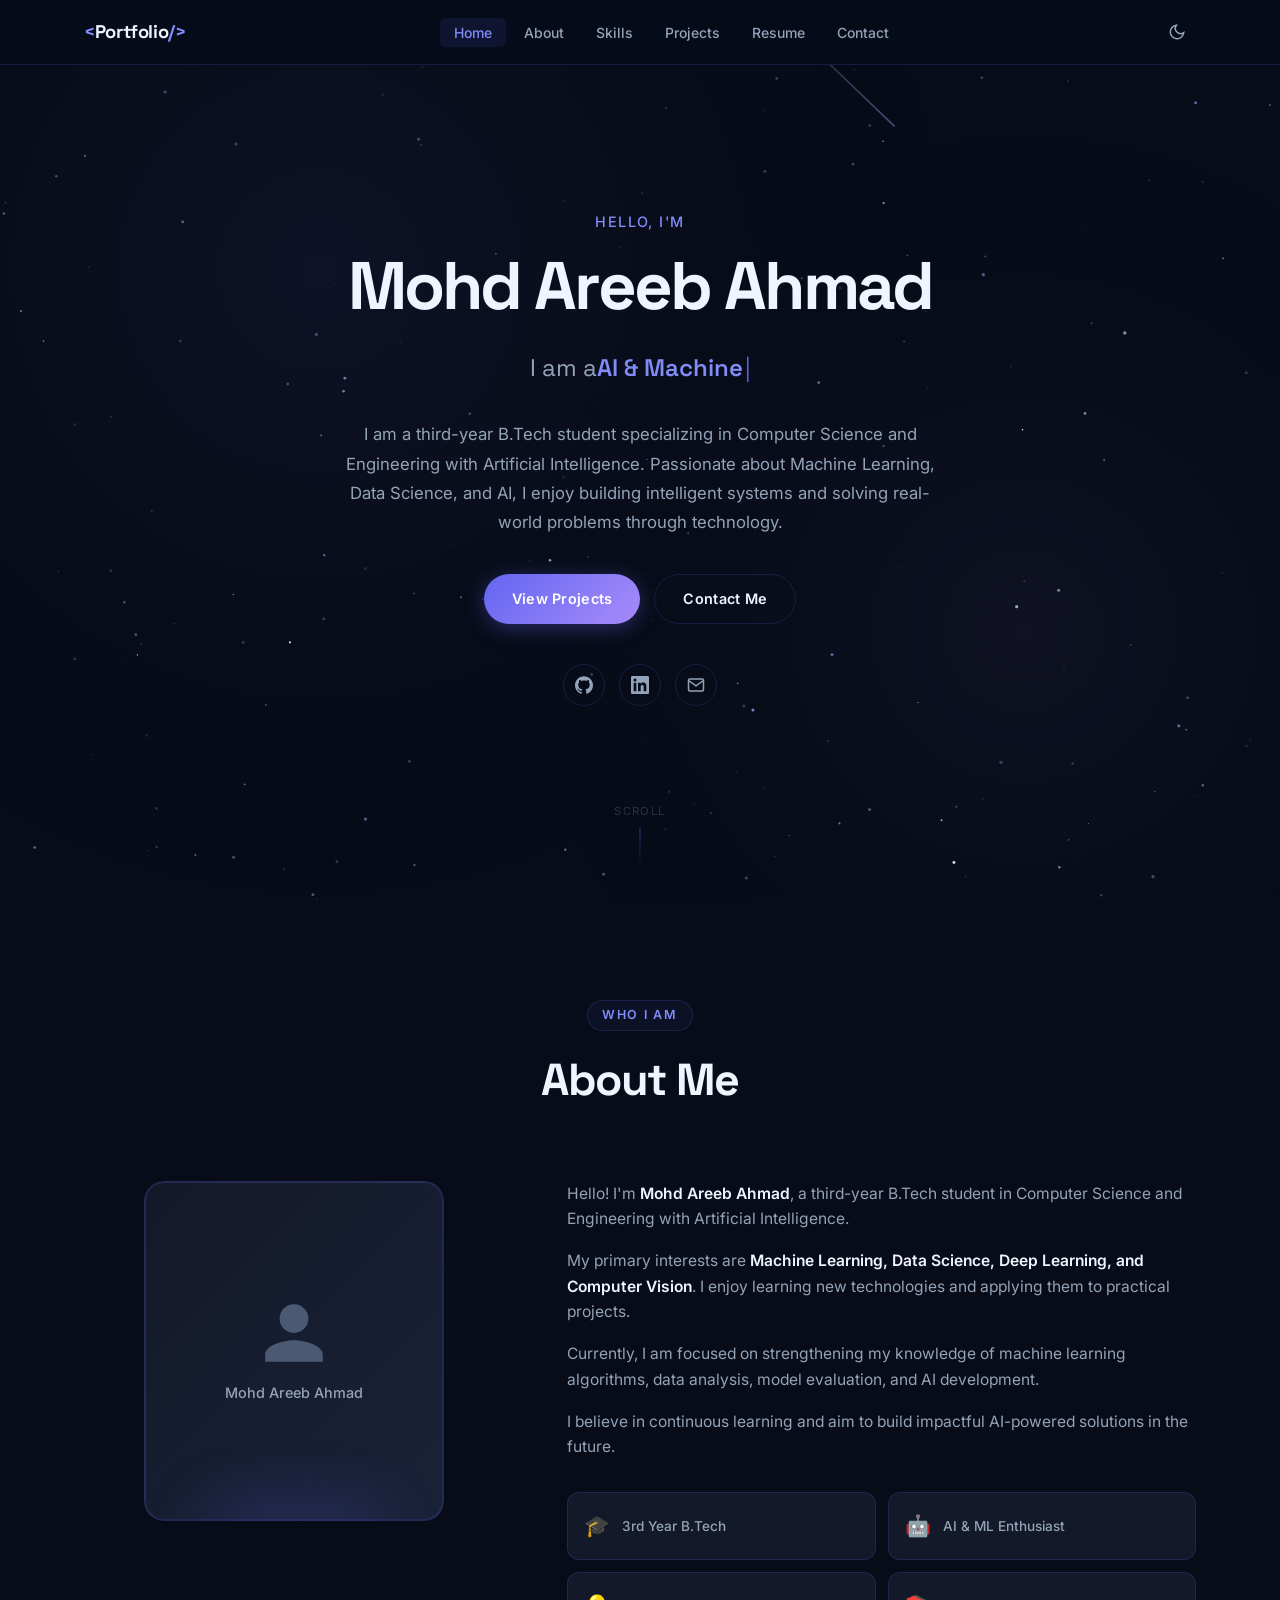
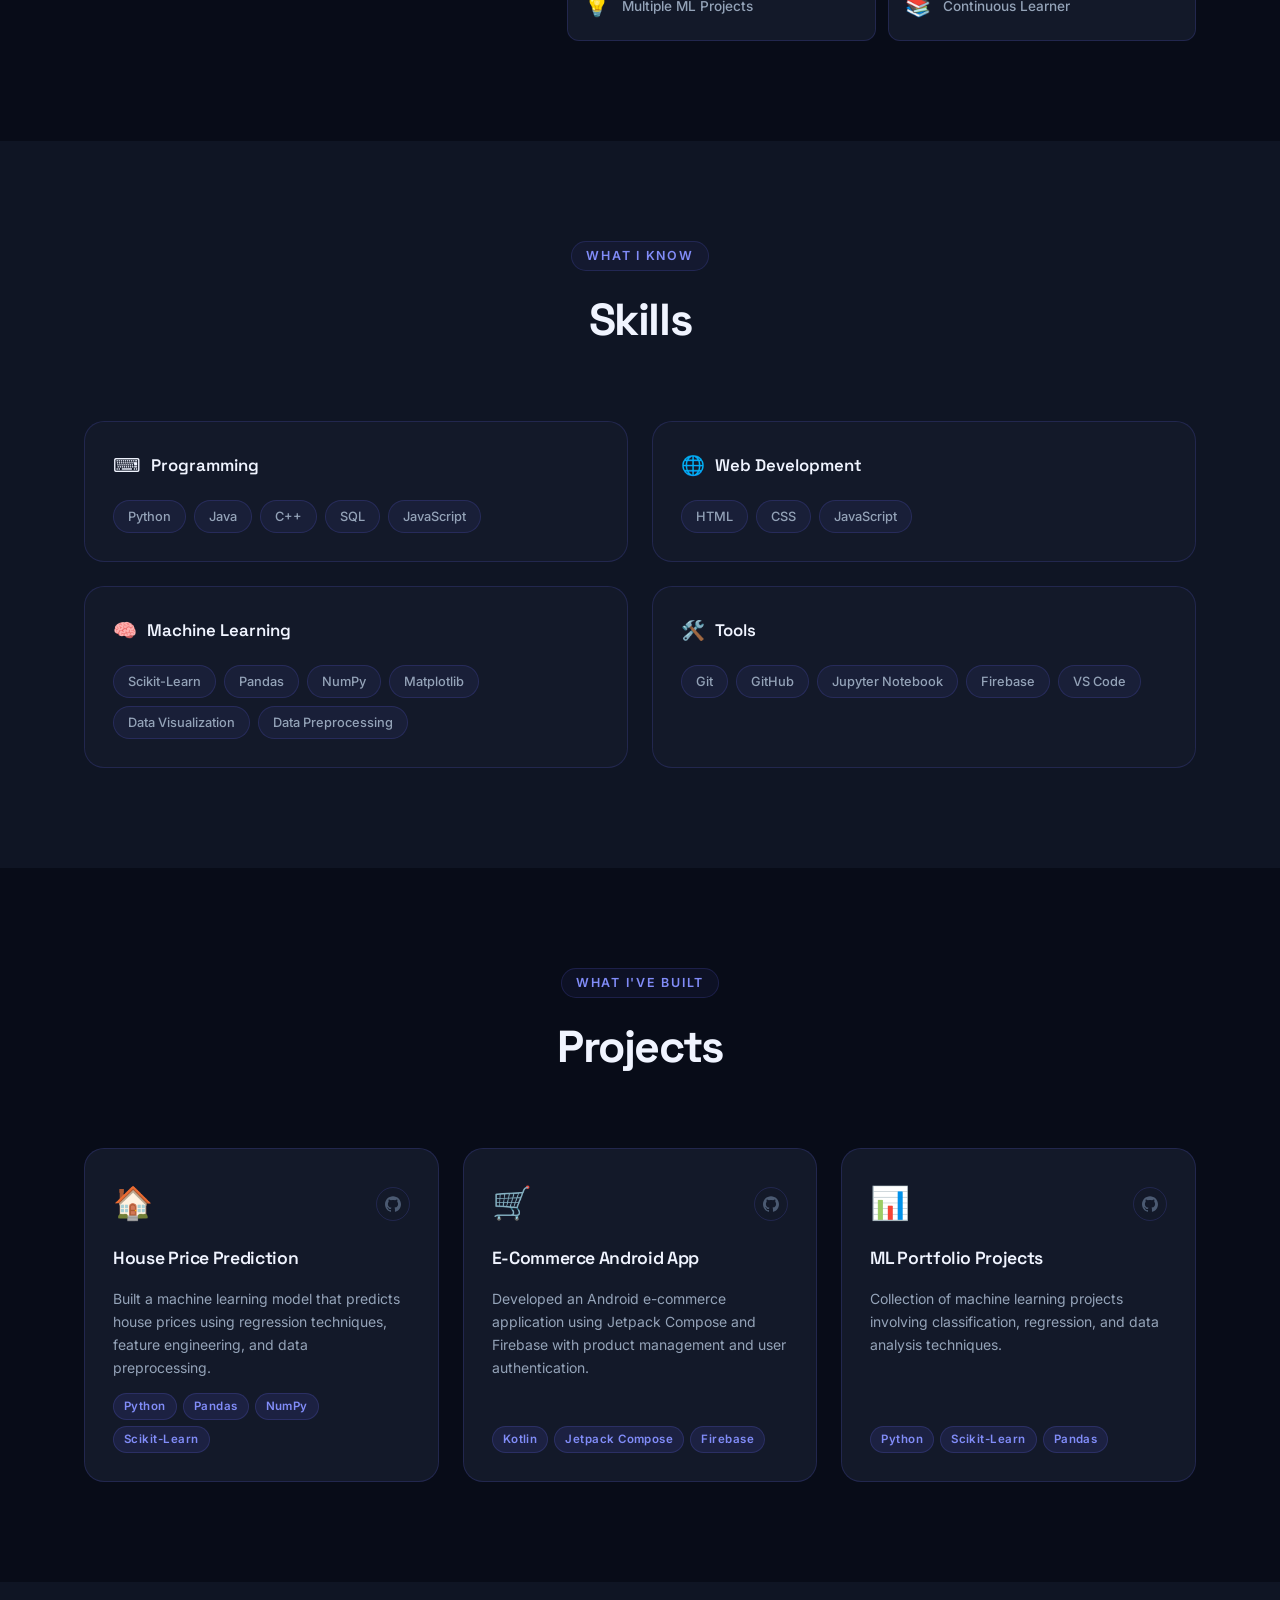
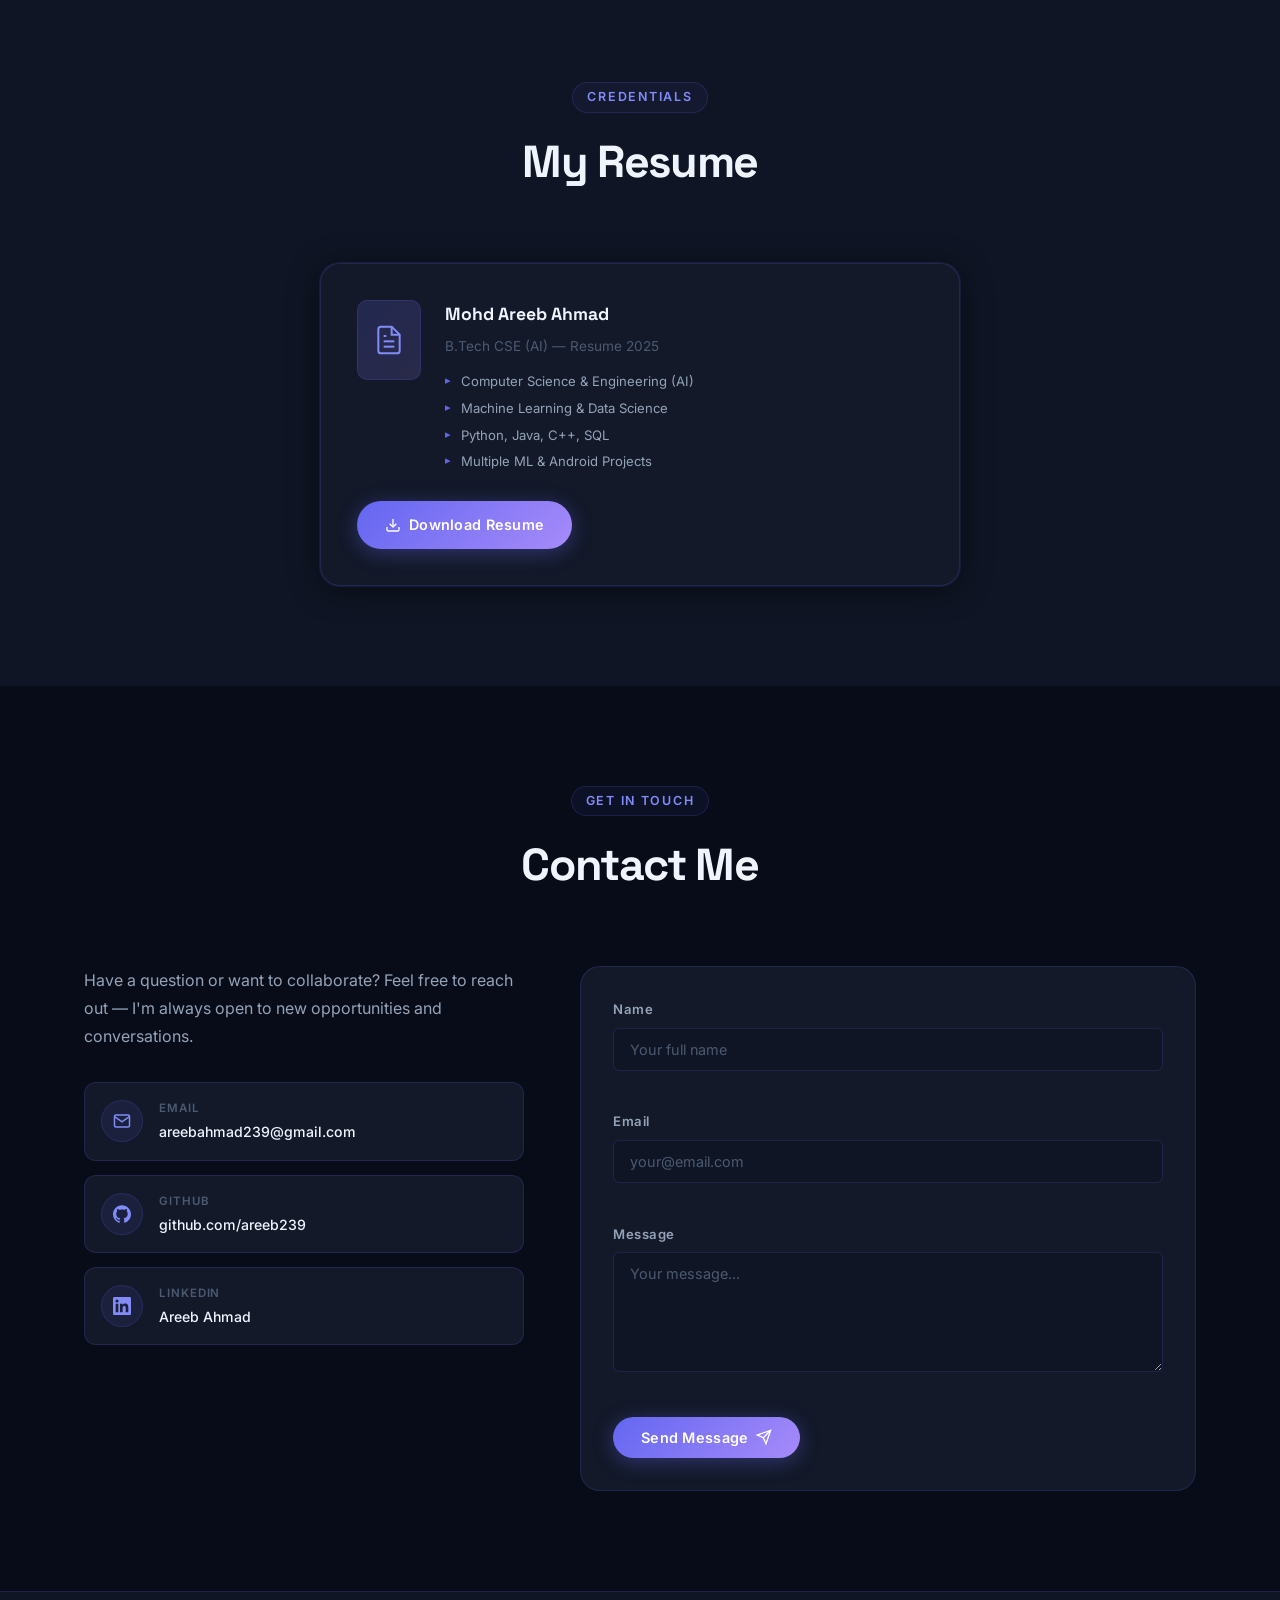
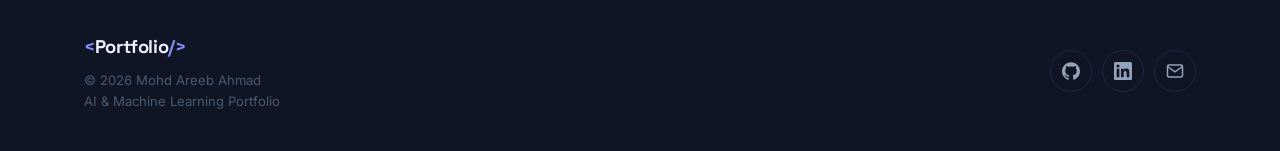
==== index.html @ 812d5621 "Portfolio Website" ====
<!DOCTYPE html>
<html lang="en" data-theme="dark">
<head>
  <meta charset="UTF-8" />
  <meta name="viewport" content="width=device-width, initial-scale=1.0" />
  <title>Mohd Areeb Ahmad — AI & ML Portfolio</title>
  <meta name="description" content="Portfolio of Mohd Areeb Ahmad, B.Tech CSE (AI) student passionate about Machine Learning, Data Science, and AI.">
  <link rel="preconnect" href="https://fonts.googleapis.com">
  <link rel="preconnect" href="https://fonts.gstatic.com" crossorigin>
  <link href="https://fonts.googleapis.com/css2?family=Space+Grotesk:wght@300;400;500;600;700&family=Inter:wght@300;400;500;600&display=swap" rel="stylesheet">
  <link rel="stylesheet" href="style.css" />
</head>
<body>

  <!-- ═══════════ NAVBAR ═══════════ -->
  <nav class="navbar" id="navbar">
    <div class="nav-container">
      <a href="#home" class="nav-logo">
        <span class="logo-bracket">&lt;</span>Portfolio<span class="logo-bracket">/&gt;</span>
      </a>

      <ul class="nav-links" id="navLinks">
        <li><a href="#home" class="nav-link active">Home</a></li>
        <li><a href="#about" class="nav-link">About</a></li>
        <li><a href="#skills" class="nav-link">Skills</a></li>
        <li><a href="#projects" class="nav-link">Projects</a></li>
        <li><a href="#resume" class="nav-link">Resume</a></li>
        <li><a href="#contact" class="nav-link">Contact</a></li>
      </ul>

      <div class="nav-actions">
        <button class="theme-toggle" id="themeToggle" aria-label="Toggle theme">
          <svg class="icon-sun" xmlns="http://www.w3.org/2000/svg" viewBox="0 0 24 24" fill="none" stroke="currentColor" stroke-width="2"><circle cx="12" cy="12" r="5"/><line x1="12" y1="1" x2="12" y2="3"/><line x1="12" y1="21" x2="12" y2="23"/><line x1="4.22" y1="4.22" x2="5.64" y2="5.64"/><line x1="18.36" y1="18.36" x2="19.78" y2="19.78"/><line x1="1" y1="12" x2="3" y2="12"/><line x1="21" y1="12" x2="23" y2="12"/><line x1="4.22" y1="19.78" x2="5.64" y2="18.36"/><line x1="18.36" y1="5.64" x2="19.78" y2="4.22"/></svg>
          <svg class="icon-moon" xmlns="http://www.w3.org/2000/svg" viewBox="0 0 24 24" fill="none" stroke="currentColor" stroke-width="2"><path d="M21 12.79A9 9 0 1 1 11.21 3 7 7 0 0 0 21 12.79z"/></svg>
        </button>
        <button class="hamburger" id="hamburger" aria-label="Open menu">
          <span></span><span></span><span></span>
        </button>
      </div>
    </div>
  </nav>

  <!-- ═══════════ HERO ═══════════ -->
  <section class="hero" id="home">
    <canvas id="galaxyCanvas"></canvas>
    <div class="hero-content">
      <p class="hero-eyebrow reveal">Hello, I'm</p>
      <h1 class="hero-name reveal">Mohd Areeb Ahmad</h1>
      <div class="hero-typing reveal">
        <span class="typing-prefix">I am a </span>
        <span class="typing-text" id="typingText"></span>
        <span class="typing-cursor">|</span>
      </div>
      <p class="hero-desc reveal">
        I am a third-year B.Tech student specializing in Computer Science and Engineering with Artificial Intelligence. Passionate about Machine Learning, Data Science, and AI, I enjoy building intelligent systems and solving real-world problems through technology.
      </p>
      <div class="hero-btns reveal">
        <a href="#projects" class="btn btn-primary">View Projects</a>
        <a href="#contact" class="btn btn-outline">Contact Me</a>
      </div>
      <div class="hero-socials reveal">
        <a href="https://github.com/areeb239" target="_blank" rel="noopener" aria-label="GitHub" class="social-icon">
          <svg xmlns="http://www.w3.org/2000/svg" viewBox="0 0 24 24" fill="currentColor"><path d="M12 .297c-6.63 0-12 5.373-12 12 0 5.303 3.438 9.8 8.205 11.385.6.113.82-.258.82-.577 0-.285-.01-1.04-.015-2.04-3.338.724-4.042-1.61-4.042-1.61C4.422 18.07 3.633 17.7 3.633 17.7c-1.087-.744.084-.729.084-.729 1.205.084 1.838 1.236 1.838 1.236 1.07 1.835 2.809 1.305 3.495.998.108-.776.417-1.305.76-1.605-2.665-.3-5.466-1.332-5.466-5.93 0-1.31.465-2.38 1.235-3.22-.135-.303-.54-1.523.105-3.176 0 0 1.005-.322 3.3 1.23.96-.267 1.98-.399 3-.405 1.02.006 2.04.138 3 .405 2.28-1.552 3.285-1.23 3.285-1.23.645 1.653.24 2.873.12 3.176.765.84 1.23 1.91 1.23 3.22 0 4.61-2.805 5.625-5.475 5.92.42.36.81 1.096.81 2.22 0 1.606-.015 2.896-.015 3.286 0 .315.21.69.825.57C20.565 22.092 24 17.592 24 12.297c0-6.627-5.373-12-12-12"/></svg>
        </a>
        <a href="https://www.linkedin.com/in/areeb-ahmad-15078835b/" target="_blank" rel="noopener" aria-label="LinkedIn" class="social-icon">
          <svg xmlns="http://www.w3.org/2000/svg" viewBox="0 0 24 24" fill="currentColor"><path d="M20.447 20.452h-3.554v-5.569c0-1.328-.027-3.037-1.852-3.037-1.853 0-2.136 1.445-2.136 2.939v5.667H9.351V9h3.414v1.561h.046c.477-.9 1.637-1.85 3.37-1.85 3.601 0 4.267 2.37 4.267 5.455v6.286zM5.337 7.433a2.062 2.062 0 0 1-2.063-2.065 2.064 2.064 0 1 1 2.063 2.065zm1.782 13.019H3.555V9h3.564v11.452zM22.225 0H1.771C.792 0 0 .774 0 1.729v20.542C0 23.227.792 24 1.771 24h20.451C23.2 24 24 23.227 24 22.271V1.729C24 .774 23.2 0 22.222 0h.003z"/></svg>
        </a>
        <a href="mailto:areebahmad239@gmail.com" aria-label="Email" class="social-icon">
          <svg xmlns="http://www.w3.org/2000/svg" viewBox="0 0 24 24" fill="none" stroke="currentColor" stroke-width="2"><path d="M4 4h16c1.1 0 2 .9 2 2v12c0 1.1-.9 2-2 2H4c-1.1 0-2-.9-2-2V6c0-1.1.9-2 2-2z"/><polyline points="22,6 12,13 2,6"/></svg>
        </a>
      </div>
    </div>
    <div class="hero-scroll-hint">
      <span>Scroll</span>
      <div class="scroll-line"></div>
    </div>
  </section>

  <!-- ═══════════ ABOUT ═══════════ -->
  <section class="section" id="about">
    <div class="container">
      <div class="section-header reveal">
        <span class="section-eyebrow">Who I Am</span>
        <h2 class="section-title">About Me</h2>
      </div>
      <div class="about-grid">
        <div class="about-image-wrap reveal">
          <div class="about-img-frame">
            <img src="images/profile.jpg" alt="Mohd Areeb Ahmad" class="about-img" onerror="this.style.display='none'; this.nextElementSibling.style.display='flex';">
            <div class="about-img-placeholder">
              <svg xmlns="http://www.w3.org/2000/svg" viewBox="0 0 24 24" fill="currentColor"><path d="M12 12c2.7 0 4.8-2.1 4.8-4.8S14.7 2.4 12 2.4 7.2 4.5 7.2 7.2 9.3 12 12 12zm0 2.4c-3.2 0-9.6 1.6-9.6 4.8v2.4h19.2v-2.4c0-3.2-6.4-4.8-9.6-4.8z"/></svg>
              <span>Mohd Areeb Ahmad</span>
            </div>
            <div class="img-glow"></div>
          </div>
        </div>
        <div class="about-content reveal">
          <p>Hello! I'm <strong>Mohd Areeb Ahmad</strong>, a third-year B.Tech student in Computer Science and Engineering with Artificial Intelligence.</p>
          <p>My primary interests are <strong>Machine Learning, Data Science, Deep Learning, and Computer Vision</strong>. I enjoy learning new technologies and applying them to practical projects.</p>
          <p>Currently, I am focused on strengthening my knowledge of machine learning algorithms, data analysis, model evaluation, and AI development.</p>
          <p>I believe in continuous learning and aim to build impactful AI-powered solutions in the future.</p>
          <div class="about-stats">
            <div class="stat-card reveal">
              <span class="stat-icon">🎓</span>
              <span class="stat-label">3rd Year B.Tech</span>
            </div>
            <div class="stat-card reveal">
              <span class="stat-icon">🤖</span>
              <span class="stat-label">AI & ML Enthusiast</span>
            </div>
            <div class="stat-card reveal">
              <span class="stat-icon">💡</span>
              <span class="stat-label">Multiple ML Projects</span>
            </div>
            <div class="stat-card reveal">
              <span class="stat-icon">📚</span>
              <span class="stat-label">Continuous Learner</span>
            </div>
          </div>
        </div>
      </div>
    </div>
  </section>

  <!-- ═══════════ SKILLS ═══════════ -->
  <section class="section section-alt" id="skills">
    <div class="container">
      <div class="section-header reveal">
        <span class="section-eyebrow">What I Know</span>
        <h2 class="section-title">Skills</h2>
      </div>
      <div class="skills-grid">

        <div class="skill-category reveal">
          <h3 class="skill-cat-title">
            <span class="skill-cat-icon">⌨️</span> Programming
          </h3>
          <div class="skill-tags">
            <span class="skill-tag">Python</span>
            <span class="skill-tag">Java</span>
            <span class="skill-tag">C++</span>
            <span class="skill-tag">SQL</span>
            <span class="skill-tag">JavaScript</span>
          </div>
        </div>

        <div class="skill-category reveal">
          <h3 class="skill-cat-title">
            <span class="skill-cat-icon">🌐</span> Web Development
          </h3>
          <div class="skill-tags">
            <span class="skill-tag">HTML</span>
            <span class="skill-tag">CSS</span>
            <span class="skill-tag">JavaScript</span>
          </div>
        </div>

        <div class="skill-category reveal">
          <h3 class="skill-cat-title">
            <span class="skill-cat-icon">🧠</span> Machine Learning
          </h3>
          <div class="skill-tags">
            <span class="skill-tag">Scikit-Learn</span>
            <span class="skill-tag">Pandas</span>
            <span class="skill-tag">NumPy</span>
            <span class="skill-tag">Matplotlib</span>
            <span class="skill-tag">Data Visualization</span>
            <span class="skill-tag">Data Preprocessing</span>
          </div>
        </div>

        <div class="skill-category reveal">
          <h3 class="skill-cat-title">
            <span class="skill-cat-icon">🛠️</span> Tools
          </h3>
          <div class="skill-tags">
            <span class="skill-tag">Git</span>
            <span class="skill-tag">GitHub</span>
            <span class="skill-tag">Jupyter Notebook</span>
            <span class="skill-tag">Firebase</span>
            <span class="skill-tag">VS Code</span>
          </div>
        </div>

      </div>
    </div>
  </section>

  <!-- ═══════════ PROJECTS ═══════════ -->
  <section class="section" id="projects">
    <div class="container">
      <div class="section-header reveal">
        <span class="section-eyebrow">What I've Built</span>
        <h2 class="section-title">Projects</h2>
      </div>
      <div class="projects-grid">

        <article class="project-card reveal">
          <div class="project-card-header">
            <div class="project-icon">🏠</div>
            <div class="project-links">
              <a href="https://github.com/areeb239" target="_blank" rel="noopener" class="project-link" aria-label="GitHub">
                <svg xmlns="http://www.w3.org/2000/svg" viewBox="0 0 24 24" fill="currentColor"><path d="M12 .297c-6.63 0-12 5.373-12 12 0 5.303 3.438 9.8 8.205 11.385.6.113.82-.258.82-.577 0-.285-.01-1.04-.015-2.04-3.338.724-4.042-1.61-4.042-1.61C4.422 18.07 3.633 17.7 3.633 17.7c-1.087-.744.084-.729.084-.729 1.205.084 1.838 1.236 1.838 1.236 1.07 1.835 2.809 1.305 3.495.998.108-.776.417-1.305.76-1.605-2.665-.3-5.466-1.332-5.466-5.93 0-1.31.465-2.38 1.235-3.22-.135-.303-.54-1.523.105-3.176 0 0 1.005-.322 3.3 1.23.96-.267 1.98-.399 3-.405 1.02.006 2.04.138 3 .405 2.28-1.552 3.285-1.23 3.285-1.23.645 1.653.24 2.873.12 3.176.765.84 1.23 1.91 1.23 3.22 0 4.61-2.805 5.625-5.475 5.92.42.36.81 1.096.81 2.22 0 1.606-.015 2.896-.015 3.286 0 .315.21.69.825.57C20.565 22.092 24 17.592 24 12.297c0-6.627-5.373-12-12-12"/></svg>
              </a>
            </div>
          </div>
          <h3 class="project-title">House Price Prediction</h3>
          <p class="project-desc">Built a machine learning model that predicts house prices using regression techniques, feature engineering, and data preprocessing.</p>
          <div class="project-tech">
            <span class="tech-tag">Python</span>
            <span class="tech-tag">Pandas</span>
            <span class="tech-tag">NumPy</span>
            <span class="tech-tag">Scikit-Learn</span>
          </div>
        </article>

        <article class="project-card reveal">
          <div class="project-card-header">
            <div class="project-icon">🛒</div>
            <div class="project-links">
              <a href="https://github.com/areeb239" target="_blank" rel="noopener" class="project-link" aria-label="GitHub">
                <svg xmlns="http://www.w3.org/2000/svg" viewBox="0 0 24 24" fill="currentColor"><path d="M12 .297c-6.63 0-12 5.373-12 12 0 5.303 3.438 9.8 8.205 11.385.6.113.82-.258.82-.577 0-.285-.01-1.04-.015-2.04-3.338.724-4.042-1.61-4.042-1.61C4.422 18.07 3.633 17.7 3.633 17.7c-1.087-.744.084-.729.084-.729 1.205.084 1.838 1.236 1.838 1.236 1.07 1.835 2.809 1.305 3.495.998.108-.776.417-1.305.76-1.605-2.665-.3-5.466-1.332-5.466-5.93 0-1.31.465-2.38 1.235-3.22-.135-.303-.54-1.523.105-3.176 0 0 1.005-.322 3.3 1.23.96-.267 1.98-.399 3-.405 1.02.006 2.04.138 3 .405 2.28-1.552 3.285-1.23 3.285-1.23.645 1.653.24 2.873.12 3.176.765.84 1.23 1.91 1.23 3.22 0 4.61-2.805 5.625-5.475 5.92.42.36.81 1.096.81 2.22 0 1.606-.015 2.896-.015 3.286 0 .315.21.69.825.57C20.565 22.092 24 17.592 24 12.297c0-6.627-5.373-12-12-12"/></svg>
              </a>
            </div>
          </div>
          <h3 class="project-title">E-Commerce Android App</h3>
          <p class="project-desc">Developed an Android e-commerce application using Jetpack Compose and Firebase with product management and user authentication.</p>
          <div class="project-tech">
            <span class="tech-tag">Kotlin</span>
            <span class="tech-tag">Jetpack Compose</span>
            <span class="tech-tag">Firebase</span>
          </div>
        </article>

        <article class="project-card reveal">
          <div class="project-card-header">
            <div class="project-icon">📊</div>
            <div class="project-links">
              <a href="https://github.com/areeb239" target="_blank" rel="noopener" class="project-link" aria-label="GitHub">
                <svg xmlns="http://www.w3.org/2000/svg" viewBox="0 0 24 24" fill="currentColor"><path d="M12 .297c-6.63 0-12 5.373-12 12 0 5.303 3.438 9.8 8.205 11.385.6.113.82-.258.82-.577 0-.285-.01-1.04-.015-2.04-3.338.724-4.042-1.61-4.042-1.61C4.422 18.07 3.633 17.7 3.633 17.7c-1.087-.744.084-.729.084-.729 1.205.084 1.838 1.236 1.838 1.236 1.07 1.835 2.809 1.305 3.495.998.108-.776.417-1.305.76-1.605-2.665-.3-5.466-1.332-5.466-5.93 0-1.31.465-2.38 1.235-3.22-.135-.303-.54-1.523.105-3.176 0 0 1.005-.322 3.3 1.23.96-.267 1.98-.399 3-.405 1.02.006 2.04.138 3 .405 2.28-1.552 3.285-1.23 3.285-1.23.645 1.653.24 2.873.12 3.176.765.84 1.23 1.91 1.23 3.22 0 4.61-2.805 5.625-5.475 5.92.42.36.81 1.096.81 2.22 0 1.606-.015 2.896-.015 3.286 0 .315.21.69.825.57C20.565 22.092 24 17.592 24 12.297c0-6.627-5.373-12-12-12"/></svg>
              </a>
            </div>
          </div>
          <h3 class="project-title">ML Portfolio Projects</h3>
          <p class="project-desc">Collection of machine learning projects involving classification, regression, and data analysis techniques.</p>
          <div class="project-tech">
            <span class="tech-tag">Python</span>
            <span class="tech-tag">Scikit-Learn</span>
            <span class="tech-tag">Pandas</span>
          </div>
        </article>

      </div>
    </div>
  </section>

  <!-- ═══════════ RESUME ═══════════ -->
  <section class="section section-alt" id="resume">
    <div class="container">
      <div class="section-header reveal">
        <span class="section-eyebrow">Credentials</span>
        <h2 class="section-title">My Resume</h2>
      </div>
      <div class="resume-wrap reveal">
        <div class="resume-card">
          <div class="resume-preview">
            <div class="resume-doc-icon">
              <svg xmlns="http://www.w3.org/2000/svg" viewBox="0 0 24 24" fill="none" stroke="currentColor" stroke-width="1.5"><path d="M14 2H6a2 2 0 0 0-2 2v16a2 2 0 0 0 2 2h12a2 2 0 0 0 2-2V8z"/><polyline points="14 2 14 8 20 8"/><line x1="16" y1="13" x2="8" y2="13"/><line x1="16" y1="17" x2="8" y2="17"/><polyline points="10 9 9 9 8 9"/></svg>
            </div>
            <div class="resume-info">
              <h3>Mohd Areeb Ahmad</h3>
              <p>B.Tech CSE (AI) — Resume 2025</p>
              <ul class="resume-highlights">
                <li>Computer Science & Engineering (AI)</li>
                <li>Machine Learning & Data Science</li>
                <li>Python, Java, C++, SQL</li>
                <li>Multiple ML & Android Projects</li>
              </ul>
            </div>
          </div>
          <a href="assets/resume.pdf" download class="btn btn-primary resume-download-btn">
            <svg xmlns="http://www.w3.org/2000/svg" viewBox="0 0 24 24" fill="none" stroke="currentColor" stroke-width="2"><path d="M21 15v4a2 2 0 0 1-2 2H5a2 2 0 0 1-2-2v-4"/><polyline points="7 10 12 15 17 10"/><line x1="12" y1="15" x2="12" y2="3"/></svg>
            Download Resume
          </a>
        </div>
      </div>
    </div>
  </section>

  <!-- ═══════════ CONTACT ═══════════ -->
  <section class="section" id="contact">
    <div class="container">
      <div class="section-header reveal">
        <span class="section-eyebrow">Get In Touch</span>
        <h2 class="section-title">Contact Me</h2>
      </div>
      <div class="contact-grid">
        <div class="contact-info reveal">
          <p class="contact-intro">Have a question or want to collaborate? Feel free to reach out — I'm always open to new opportunities and conversations.</p>
          <div class="contact-items">
            <a href="mailto:areebahmad239@gmail.com" class="contact-item">
              <div class="contact-item-icon">
                <svg xmlns="http://www.w3.org/2000/svg" viewBox="0 0 24 24" fill="none" stroke="currentColor" stroke-width="2"><path d="M4 4h16c1.1 0 2 .9 2 2v12c0 1.1-.9 2-2 2H4c-1.1 0-2-.9-2-2V6c0-1.1.9-2 2-2z"/><polyline points="22,6 12,13 2,6"/></svg>
              </div>
              <div>
                <span class="contact-item-label">Email</span>
                <span class="contact-item-value">areebahmad239@gmail.com</span>
              </div>
            </a>
            <a href="https://github.com/areeb239" target="_blank" rel="noopener" class="contact-item">
              <div class="contact-item-icon">
                <svg xmlns="http://www.w3.org/2000/svg" viewBox="0 0 24 24" fill="currentColor"><path d="M12 .297c-6.63 0-12 5.373-12 12 0 5.303 3.438 9.8 8.205 11.385.6.113.82-.258.82-.577 0-.285-.01-1.04-.015-2.04-3.338.724-4.042-1.61-4.042-1.61C4.422 18.07 3.633 17.7 3.633 17.7c-1.087-.744.084-.729.084-.729 1.205.084 1.838 1.236 1.838 1.236 1.07 1.835 2.809 1.305 3.495.998.108-.776.417-1.305.76-1.605-2.665-.3-5.466-1.332-5.466-5.93 0-1.31.465-2.38 1.235-3.22-.135-.303-.54-1.523.105-3.176 0 0 1.005-.322 3.3 1.23.96-.267 1.98-.399 3-.405 1.02.006 2.04.138 3 .405 2.28-1.552 3.285-1.23 3.285-1.23.645 1.653.24 2.873.12 3.176.765.84 1.23 1.91 1.23 3.22 0 4.61-2.805 5.625-5.475 5.92.42.36.81 1.096.81 2.22 0 1.606-.015 2.896-.015 3.286 0 .315.21.69.825.57C20.565 22.092 24 17.592 24 12.297c0-6.627-5.373-12-12-12"/></svg>
              </div>
              <div>
                <span class="contact-item-label">GitHub</span>
                <span class="contact-item-value">github.com/areeb239</span>
              </div>
            </a>
            <a href="https://www.linkedin.com/in/areeb-ahmad-15078835b/" target="_blank" rel="noopener" class="contact-item">
              <div class="contact-item-icon">
                <svg xmlns="http://www.w3.org/2000/svg" viewBox="0 0 24 24" fill="currentColor"><path d="M20.447 20.452h-3.554v-5.569c0-1.328-.027-3.037-1.852-3.037-1.853 0-2.136 1.445-2.136 2.939v5.667H9.351V9h3.414v1.561h.046c.477-.9 1.637-1.85 3.37-1.85 3.601 0 4.267 2.37 4.267 5.455v6.286zM5.337 7.433a2.062 2.062 0 0 1-2.063-2.065 2.064 2.064 0 1 1 2.063 2.065zm1.782 13.019H3.555V9h3.564v11.452zM22.225 0H1.771C.792 0 0 .774 0 1.729v20.542C0 23.227.792 24 1.771 24h20.451C23.2 24 24 23.227 24 22.271V1.729C24 .774 23.2 0 22.222 0h.003z"/></svg>
              </div>
              <div>
                <span class="contact-item-label">LinkedIn</span>
                <span class="contact-item-value">Areeb Ahmad</span>
              </div>
            </a>
          </div>
        </div>

        <div class="contact-form-wrap reveal">
          <form class="contact-form" id="contactForm" novalidate>
            <div class="form-group">
              <label for="name" class="form-label">Name</label>
              <input type="text" id="name" name="name" class="form-input" placeholder="Your full name" autocomplete="name">
              <span class="form-error" id="nameError"></span>
            </div>
            <div class="form-group">
              <label for="email" class="form-label">Email</label>
              <input type="email" id="email" name="email" class="form-input" placeholder="your@email.com" autocomplete="email">
              <span class="form-error" id="emailError"></span>
            </div>
            <div class="form-group">
              <label for="message" class="form-label">Message</label>
              <textarea id="message" name="message" class="form-input form-textarea" placeholder="Your message..." rows="5"></textarea>
              <span class="form-error" id="messageError"></span>
            </div>
            <button type="submit" class="btn btn-primary form-submit" id="submitBtn">
              <span class="btn-text">Send Message</span>
              <svg xmlns="http://www.w3.org/2000/svg" viewBox="0 0 24 24" fill="none" stroke="currentColor" stroke-width="2"><line x1="22" y1="2" x2="11" y2="13"/><polygon points="22 2 15 22 11 13 2 9 22 2"/></svg>
            </button>
            <p class="form-success" id="formSuccess">✅ Message sent successfully! I'll get back to you soon.</p>
          </form>
        </div>
      </div>
    </div>
  </section>

  <!-- ═══════════ FOOTER ═══════════ -->
  <footer class="footer">
    <div class="container">
      <div class="footer-inner">
        <div class="footer-brand">
          <a href="#home" class="nav-logo">
            <span class="logo-bracket">&lt;</span>Portfolio<span class="logo-bracket">/&gt;</span>
          </a>
          <p>© 2026 Mohd Areeb Ahmad<br>AI & Machine Learning Portfolio</p>
        </div>
        <div class="footer-socials">
          <a href="https://github.com/areeb239" target="_blank" rel="noopener" aria-label="GitHub" class="social-icon">
            <svg xmlns="http://www.w3.org/2000/svg" viewBox="0 0 24 24" fill="currentColor"><path d="M12 .297c-6.63 0-12 5.373-12 12 0 5.303 3.438 9.8 8.205 11.385.6.113.82-.258.82-.577 0-.285-.01-1.04-.015-2.04-3.338.724-4.042-1.61-4.042-1.61C4.422 18.07 3.633 17.7 3.633 17.7c-1.087-.744.084-.729.084-.729 1.205.084 1.838 1.236 1.838 1.236 1.07 1.835 2.809 1.305 3.495.998.108-.776.417-1.305.76-1.605-2.665-.3-5.466-1.332-5.466-5.93 0-1.31.465-2.38 1.235-3.22-.135-.303-.54-1.523.105-3.176 0 0 1.005-.322 3.3 1.23.96-.267 1.98-.399 3-.405 1.02.006 2.04.138 3 .405 2.28-1.552 3.285-1.23 3.285-1.23.645 1.653.24 2.873.12 3.176.765.84 1.23 1.91 1.23 3.22 0 4.61-2.805 5.625-5.475 5.92.42.36.81 1.096.81 2.22 0 1.606-.015 2.896-.015 3.286 0 .315.21.69.825.57C20.565 22.092 24 17.592 24 12.297c0-6.627-5.373-12-12-12"/></svg>
          </a>
          <a href="https://www.linkedin.com/in/areeb-ahmad-15078835b/" target="_blank" rel="noopener" aria-label="LinkedIn" class="social-icon">
            <svg xmlns="http://www.w3.org/2000/svg" viewBox="0 0 24 24" fill="currentColor"><path d="M20.447 20.452h-3.554v-5.569c0-1.328-.027-3.037-1.852-3.037-1.853 0-2.136 1.445-2.136 2.939v5.667H9.351V9h3.414v1.561h.046c.477-.9 1.637-1.85 3.37-1.85 3.601 0 4.267 2.37 4.267 5.455v6.286zM5.337 7.433a2.062 2.062 0 0 1-2.063-2.065 2.064 2.064 0 1 1 2.063 2.065zm1.782 13.019H3.555V9h3.564v11.452zM22.225 0H1.771C.792 0 0 .774 0 1.729v20.542C0 23.227.792 24 1.771 24h20.451C23.2 24 24 23.227 24 22.271V1.729C24 .774 23.2 0 22.222 0h.003z"/></svg>
          </a>
          <a href="mailto:areebahmad239@gmail.com" aria-label="Email" class="social-icon">
            <svg xmlns="http://www.w3.org/2000/svg" viewBox="0 0 24 24" fill="none" stroke="currentColor" stroke-width="2"><path d="M4 4h16c1.1 0 2 .9 2 2v12c0 1.1-.9 2-2 2H4c-1.1 0-2-.9-2-2V6c0-1.1.9-2 2-2z"/><polyline points="22,6 12,13 2,6"/></svg>
          </a>
        </div>
      </div>
    </div>
  </footer>

  <!-- Back to Top -->
  <button class="back-to-top" id="backToTop" aria-label="Back to top">
    <svg xmlns="http://www.w3.org/2000/svg" viewBox="0 0 24 24" fill="none" stroke="currentColor" stroke-width="2"><polyline points="18 15 12 9 6 15"/></svg>
  </button>

  <script src="script.js"></script>
</body>
</html>
---- style.css ----
/* ═══════════════════════════════════════════════
   TOKENS & RESET
═══════════════════════════════════════════════ */
:root {
  /* Dark theme (default) */
  --bg-primary:     #080c18;
  --bg-secondary:   #0f1524;
  --bg-card:        #131929;
  --bg-card-hover:  #1a2238;
  --border:         rgba(99, 102, 241, 0.18);
  --border-hover:   rgba(99, 102, 241, 0.45);

  --accent:         #6366f1;
  --accent-light:   #818cf8;
  --accent-glow:    rgba(99, 102, 241, 0.35);
  --accent-2:       #a78bfa;

  --text-primary:   #f0f4ff;
  --text-secondary: #94a3b8;
  --text-muted:     #4b5a72;

  --nav-bg:         rgba(8, 12, 24, 0.85);
  --radius-sm:      6px;
  --radius-md:      12px;
  --radius-lg:      20px;

  --font-display:   'Space Grotesk', system-ui, sans-serif;
  --font-body:      'Inter', system-ui, sans-serif;

  --transition:     0.3s cubic-bezier(0.4, 0, 0.2, 1);
  --shadow-card:    0 4px 32px rgba(0,0,0,0.45), 0 0 0 1px var(--border);
  --shadow-glow:    0 0 40px var(--accent-glow);
}

[data-theme="light"] {
  --bg-primary:     #f5f7ff;
  --bg-secondary:   #eef0fb;
  --bg-card:        #ffffff;
  --bg-card-hover:  #f0f2ff;
  --border:         rgba(99, 102, 241, 0.15);
  --border-hover:   rgba(99, 102, 241, 0.40);

  --text-primary:   #0f172a;
  --text-secondary: #475569;
  --text-muted:     #94a3b8;

  --nav-bg:         rgba(245, 247, 255, 0.88);
  --shadow-card:    0 4px 24px rgba(99,102,241,0.10), 0 0 0 1px var(--border);
  --shadow-glow:    0 0 32px rgba(99,102,241,0.18);
}

*,*::before,*::after { box-sizing: border-box; margin: 0; padding: 0; }
html { scroll-behavior: smooth; font-size: 16px; }
body {
  font-family: var(--font-body);
  background: var(--bg-primary);
  color: var(--text-primary);
  line-height: 1.65;
  transition: background var(--transition), color var(--transition);
  overflow-x: hidden;
}
img { max-width: 100%; display: block; }
a { color: inherit; text-decoration: none; }
button { cursor: pointer; border: none; background: none; font-family: inherit; }
ul { list-style: none; }

/* ═══════════════════════════════════════════════
   LAYOUT UTILITIES
═══════════════════════════════════════════════ */
.container {
  max-width: 1160px;
  margin: 0 auto;
  padding: 0 24px;
}

.section {
  padding: 100px 0;
}
.section-alt {
  background: var(--bg-secondary);
}
.section-header {
  text-align: center;
  margin-bottom: 64px;
}
.section-eyebrow {
  display: inline-block;
  font-family: var(--font-body);
  font-size: 0.78rem;
  font-weight: 600;
  letter-spacing: 0.14em;
  text-transform: uppercase;
  color: var(--accent-light);
  margin-bottom: 12px;
  padding: 4px 14px;
  border: 1px solid var(--border);
  border-radius: 100px;
  background: rgba(99,102,241,0.06);
}
.section-title {
  font-family: var(--font-display);
  font-size: clamp(2rem, 4vw, 2.8rem);
  font-weight: 700;
  color: var(--text-primary);
  letter-spacing: -0.03em;
}

/* ═══════════════════════════════════════════════
   NAVBAR
═══════════════════════════════════════════════ */
.navbar {
  position: fixed;
  top: 0; left: 0; right: 0;
  z-index: 1000;
  background: var(--nav-bg);
  backdrop-filter: blur(18px) saturate(180%);
  -webkit-backdrop-filter: blur(18px) saturate(180%);
  border-bottom: 1px solid var(--border);
  transition: background var(--transition), box-shadow var(--transition);
}
.navbar.scrolled {
  box-shadow: 0 4px 40px rgba(0,0,0,0.3);
}
.nav-container {
  max-width: 1160px;
  margin: 0 auto;
  padding: 0 24px;
  height: 64px;
  display: flex;
  align-items: center;
  justify-content: space-between;
  gap: 24px;
}
.nav-logo {
  font-family: var(--font-display);
  font-size: 1.15rem;
  font-weight: 700;
  color: var(--text-primary);
  letter-spacing: -0.02em;
  flex-shrink: 0;
}
.logo-bracket { color: var(--accent-light); }
.nav-links {
  display: flex;
  align-items: center;
  gap: 4px;
}
.nav-link {
  font-size: 0.875rem;
  font-weight: 500;
  color: var(--text-secondary);
  padding: 6px 14px;
  border-radius: var(--radius-sm);
  transition: color var(--transition), background var(--transition);
}
.nav-link:hover,
.nav-link.active {
  color: var(--accent-light);
  background: rgba(99,102,241,0.1);
}
.nav-actions {
  display: flex;
  align-items: center;
  gap: 10px;
  flex-shrink: 0;
}
.theme-toggle {
  width: 38px; height: 38px;
  display: flex;
  align-items: center;
  justify-content: center;
  border-radius: 50%;
  color: var(--text-secondary);
  transition: color var(--transition), background var(--transition);
  position: relative;
}
.theme-toggle:hover { background: rgba(99,102,241,0.12); color: var(--accent-light); }
.theme-toggle svg {
  width: 18px; height: 18px;
  position: absolute;
  transition: opacity 0.2s, transform 0.3s;
}
.icon-sun { opacity: 0; transform: rotate(90deg) scale(0.8); }
.icon-moon { opacity: 1; transform: rotate(0) scale(1); }
[data-theme="light"] .icon-sun { opacity: 1; transform: rotate(0) scale(1); }
[data-theme="light"] .icon-moon { opacity: 0; transform: rotate(-90deg) scale(0.8); }

.hamburger {
  display: none;
  flex-direction: column;
  justify-content: center;
  gap: 5px;
  width: 38px; height: 38px;
  padding: 8px;
  border-radius: var(--radius-sm);
  transition: background var(--transition);
}
.hamburger:hover { background: rgba(99,102,241,0.1); }
.hamburger span {
  display: block;
  width: 100%; height: 2px;
  background: var(--text-secondary);
  border-radius: 2px;
  transition: transform 0.3s, opacity 0.3s;
}
.hamburger.open span:nth-child(1) { transform: translateY(7px) rotate(45deg); }
.hamburger.open span:nth-child(2) { opacity: 0; }
.hamburger.open span:nth-child(3) { transform: translateY(-7px) rotate(-45deg); }

/* ═══════════════════════════════════════════════
   HERO
═══════════════════════════════════════════════ */
.hero {
  position: relative;
  min-height: 100vh;
  display: flex;
  flex-direction: column;
  align-items: center;
  justify-content: center;
  overflow: hidden;
  padding: 96px 24px 80px;
}
#galaxyCanvas {
  position: absolute;
  inset: 0;
  width: 100%; height: 100%;
  z-index: 0;
}
.hero-content {
  position: relative;
  z-index: 1;
  text-align: center;
  max-width: 800px;
}
.hero-eyebrow {
  font-size: 0.9rem;
  font-weight: 500;
  color: var(--accent-light);
  letter-spacing: 0.1em;
  text-transform: uppercase;
  margin-bottom: 16px;
  opacity: 0;
}
.hero-name {
  font-family: var(--font-display);
  font-size: clamp(2.4rem, 6vw, 4.2rem);
  font-weight: 700;
  letter-spacing: -0.04em;
  line-height: 1.1;
  color: var(--text-primary);
  margin-bottom: 20px;
  opacity: 0;
}
.hero-name span { color: var(--accent-light); }
.hero-typing {
  font-family: var(--font-display);
  font-size: clamp(1.1rem, 2.5vw, 1.5rem);
  color: var(--text-secondary);
  margin-bottom: 28px;
  min-height: 2em;
  display: flex;
  align-items: center;
  justify-content: center;
  gap: 0;
  flex-wrap: wrap;
  opacity: 0;
}
.typing-text {
  color: var(--accent-light);
  font-weight: 600;
}
.typing-cursor {
  color: var(--accent);
  animation: blink 1s step-end infinite;
  font-weight: 300;
  margin-left: 2px;
}
@keyframes blink { 50% { opacity: 0; } }

.hero-desc {
  font-size: clamp(0.9rem, 1.8vw, 1.05rem);
  color: var(--text-secondary);
  max-width: 620px;
  margin: 0 auto 36px;
  line-height: 1.75;
  opacity: 0;
}
.hero-btns {
  display: flex;
  gap: 14px;
  justify-content: center;
  flex-wrap: wrap;
  margin-bottom: 40px;
  opacity: 0;
}
.hero-socials {
  display: flex;
  gap: 14px;
  justify-content: center;
  opacity: 0;
}
.social-icon {
  width: 42px; height: 42px;
  display: flex;
  align-items: center;
  justify-content: center;
  border-radius: 50%;
  border: 1px solid var(--border);
  color: var(--text-secondary);
  transition: color var(--transition), border-color var(--transition), background var(--transition), transform var(--transition), box-shadow var(--transition);
}
.social-icon svg { width: 18px; height: 18px; }
.social-icon:hover {
  color: var(--accent-light);
  border-color: var(--accent);
  background: rgba(99,102,241,0.12);
  transform: translateY(-3px);
  box-shadow: var(--shadow-glow);
}

.hero-scroll-hint {
  position: absolute;
  bottom: 32px;
  left: 50%;
  transform: translateX(-50%);
  display: flex;
  flex-direction: column;
  align-items: center;
  gap: 8px;
  z-index: 1;
  opacity: 0.5;
  animation: fadeInUp 1.5s 1.5s forwards;
}
.hero-scroll-hint span {
  font-size: 0.7rem;
  letter-spacing: 0.12em;
  text-transform: uppercase;
  color: var(--text-muted);
}
.scroll-line {
  width: 1px; height: 40px;
  background: linear-gradient(to bottom, var(--accent), transparent);
  animation: scrollPulse 2s ease-in-out infinite;
}
@keyframes scrollPulse {
  0%,100% { opacity: 0.3; transform: scaleY(1); }
  50% { opacity: 1; transform: scaleY(1.1); }
}
@keyframes fadeInUp {
  to { opacity: 0.5; }
}

/* ═══════════════════════════════════════════════
   BUTTONS
═══════════════════════════════════════════════ */
.btn {
  display: inline-flex;
  align-items: center;
  gap: 8px;
  padding: 12px 28px;
  border-radius: 100px;
  font-family: var(--font-body);
  font-size: 0.9rem;
  font-weight: 600;
  letter-spacing: 0.02em;
  transition: transform var(--transition), box-shadow var(--transition), background var(--transition), color var(--transition), border-color var(--transition);
  white-space: nowrap;
}
.btn:hover { transform: translateY(-2px); }
.btn-primary {
  background: linear-gradient(135deg, var(--accent), var(--accent-2));
  color: #fff;
  box-shadow: 0 4px 20px var(--accent-glow);
}
.btn-primary:hover {
  box-shadow: 0 8px 32px var(--accent-glow);
}
.btn-outline {
  background: transparent;
  color: var(--text-primary);
  border: 1.5px solid var(--border);
}
.btn-outline:hover {
  border-color: var(--accent);
  color: var(--accent-light);
  background: rgba(99,102,241,0.07);
}
.btn svg { width: 16px; height: 16px; }

/* ═══════════════════════════════════════════════
   ABOUT
═══════════════════════════════════════════════ */
.about-grid {
  display: grid;
  grid-template-columns: 1fr 1.5fr;
  gap: 64px;
  align-items: start;
}
.about-image-wrap { display: flex; justify-content: center; }
.about-img-frame {
  position: relative;
  width: 300px;
  height: 340px;
  border-radius: var(--radius-lg);
  overflow: hidden;
}
.about-img {
  width: 100%; height: 100%;
  object-fit: cover;
  border-radius: var(--radius-lg);
  border: 2px solid var(--border);
  transition: transform var(--transition);
}
.about-img-frame:hover .about-img { transform: scale(1.03); }
.about-img-placeholder {
  display: none;
  flex-direction: column;
  align-items: center;
  justify-content: center;
  gap: 12px;
  width: 100%; height: 100%;
  background: linear-gradient(135deg, var(--bg-card), var(--bg-card-hover));
  border: 2px solid var(--border);
  border-radius: var(--radius-lg);
  color: var(--text-secondary);
  font-size: 0.9rem;
  font-weight: 500;
}
.about-img-placeholder svg { width: 72px; height: 72px; color: var(--text-muted); }
.img-glow {
  position: absolute;
  bottom: -20px; left: 50%;
  transform: translateX(-50%);
  width: 200px; height: 40px;
  background: var(--accent);
  filter: blur(30px);
  opacity: 0.25;
  border-radius: 50%;
  pointer-events: none;
}
.about-content p {
  color: var(--text-secondary);
  margin-bottom: 16px;
  font-size: 0.975rem;
}
.about-content p strong { color: var(--text-primary); font-weight: 600; }
.about-stats {
  display: grid;
  grid-template-columns: 1fr 1fr;
  gap: 12px;
  margin-top: 32px;
}
.stat-card {
  background: var(--bg-card);
  border: 1px solid var(--border);
  border-radius: var(--radius-md);
  padding: 16px;
  display: flex;
  align-items: center;
  gap: 12px;
  font-size: 0.85rem;
  font-weight: 500;
  color: var(--text-secondary);
  transition: border-color var(--transition), background var(--transition), transform var(--transition), box-shadow var(--transition);
}
.stat-card:hover {
  border-color: var(--accent);
  background: var(--bg-card-hover);
  transform: translateY(-3px);
  box-shadow: var(--shadow-glow);
}
.stat-icon { font-size: 1.3rem; flex-shrink: 0; }

/* ═══════════════════════════════════════════════
   SKILLS
═══════════════════════════════════════════════ */
.skills-grid {
  display: grid;
  grid-template-columns: repeat(2, 1fr);
  gap: 24px;
}
.skill-category {
  background: var(--bg-card);
  border: 1px solid var(--border);
  border-radius: var(--radius-lg);
  padding: 28px;
  transition: border-color var(--transition), box-shadow var(--transition), transform var(--transition);
}
.skill-category:hover {
  border-color: var(--accent);
  box-shadow: var(--shadow-glow);
  transform: translateY(-4px);
}
.skill-cat-title {
  font-family: var(--font-display);
  font-size: 1.05rem;
  font-weight: 600;
  color: var(--text-primary);
  margin-bottom: 18px;
  display: flex;
  align-items: center;
  gap: 10px;
}
.skill-cat-icon { font-size: 1.2rem; }
.skill-tags {
  display: flex;
  flex-wrap: wrap;
  gap: 8px;
}
.skill-tag {
  display: inline-flex;
  align-items: center;
  padding: 5px 14px;
  background: rgba(99,102,241,0.08);
  border: 1px solid var(--border);
  border-radius: 100px;
  font-size: 0.8rem;
  font-weight: 500;
  color: var(--text-secondary);
  transition: background var(--transition), border-color var(--transition), color var(--transition), transform var(--transition);
}
.skill-tag:hover {
  background: rgba(99,102,241,0.18);
  border-color: var(--accent);
  color: var(--accent-light);
  transform: translateY(-2px);
}

/* ═══════════════════════════════════════════════
   PROJECTS
═══════════════════════════════════════════════ */
.projects-grid {
  display: grid;
  grid-template-columns: repeat(3, 1fr);
  gap: 24px;
}
.project-card {
  background: var(--bg-card);
  border: 1px solid var(--border);
  border-radius: var(--radius-lg);
  padding: 28px;
  display: flex;
  flex-direction: column;
  gap: 14px;
  transition: border-color var(--transition), box-shadow var(--transition), transform var(--transition), background var(--transition);
}
.project-card:hover {
  border-color: var(--accent);
  box-shadow: var(--shadow-glow);
  transform: translateY(-6px);
  background: var(--bg-card-hover);
}
.project-card-header {
  display: flex;
  align-items: center;
  justify-content: space-between;
}
.project-icon { font-size: 2rem; }
.project-links { display: flex; gap: 10px; }
.project-link {
  width: 34px; height: 34px;
  display: flex;
  align-items: center;
  justify-content: center;
  border-radius: 50%;
  border: 1px solid var(--border);
  color: var(--text-muted);
  transition: color var(--transition), border-color var(--transition), background var(--transition);
}
.project-link svg { width: 16px; height: 16px; }
.project-link:hover {
  color: var(--accent-light);
  border-color: var(--accent);
  background: rgba(99,102,241,0.1);
}
.project-title {
  font-family: var(--font-display);
  font-size: 1.1rem;
  font-weight: 600;
  color: var(--text-primary);
  letter-spacing: -0.02em;
}
.project-desc {
  font-size: 0.875rem;
  color: var(--text-secondary);
  line-height: 1.65;
  flex: 1;
}
.project-tech {
  display: flex;
  flex-wrap: wrap;
  gap: 6px;
}
.tech-tag {
  font-size: 0.72rem;
  font-weight: 600;
  letter-spacing: 0.04em;
  padding: 3px 10px;
  border-radius: 100px;
  background: rgba(99,102,241,0.12);
  color: var(--accent-light);
  border: 1px solid rgba(99,102,241,0.2);
}

/* ═══════════════════════════════════════════════
   RESUME
═══════════════════════════════════════════════ */
.resume-wrap {
  display: flex;
  justify-content: center;
}
.resume-card {
  background: var(--bg-card);
  border: 1px solid var(--border);
  border-radius: var(--radius-lg);
  padding: 36px;
  max-width: 640px;
  width: 100%;
  display: flex;
  flex-direction: column;
  gap: 28px;
  box-shadow: var(--shadow-card);
  transition: border-color var(--transition), box-shadow var(--transition);
}
.resume-card:hover {
  border-color: var(--accent);
  box-shadow: var(--shadow-card), var(--shadow-glow);
}
.resume-preview {
  display: flex;
  gap: 24px;
  align-items: flex-start;
}
.resume-doc-icon {
  flex-shrink: 0;
  width: 64px; height: 80px;
  background: linear-gradient(135deg, rgba(99,102,241,0.2), rgba(167,139,250,0.15));
  border: 1px solid var(--border);
  border-radius: 10px;
  display: flex;
  align-items: center;
  justify-content: center;
  color: var(--accent-light);
}
.resume-doc-icon svg { width: 32px; height: 32px; }
.resume-info h3 {
  font-family: var(--font-display);
  font-size: 1.1rem;
  font-weight: 700;
  color: var(--text-primary);
  margin-bottom: 6px;
}
.resume-info p {
  font-size: 0.85rem;
  color: var(--text-muted);
  margin-bottom: 14px;
}
.resume-highlights {
  list-style: none;
  display: flex;
  flex-direction: column;
  gap: 5px;
}
.resume-highlights li {
  font-size: 0.82rem;
  color: var(--text-secondary);
  padding-left: 16px;
  position: relative;
}
.resume-highlights li::before {
  content: '▸';
  position: absolute;
  left: 0;
  color: var(--accent);
  font-size: 0.7rem;
}
.resume-download-btn {
  align-self: flex-start;
}

/* ═══════════════════════════════════════════════
   CONTACT
═══════════════════════════════════════════════ */
.contact-grid {
  display: grid;
  grid-template-columns: 1fr 1.4fr;
  gap: 56px;
  align-items: start;
}
.contact-intro {
  font-size: 1rem;
  color: var(--text-secondary);
  line-height: 1.75;
  margin-bottom: 32px;
}
.contact-items { display: flex; flex-direction: column; gap: 14px; }
.contact-item {
  display: flex;
  align-items: center;
  gap: 16px;
  padding: 16px;
  background: var(--bg-card);
  border: 1px solid var(--border);
  border-radius: var(--radius-md);
  transition: border-color var(--transition), background var(--transition), transform var(--transition), box-shadow var(--transition);
}
.contact-item:hover {
  border-color: var(--accent);
  background: var(--bg-card-hover);
  transform: translateX(4px);
  box-shadow: var(--shadow-glow);
}
.contact-item-icon {
  width: 42px; height: 42px;
  border-radius: 50%;
  background: rgba(99,102,241,0.1);
  border: 1px solid var(--border);
  display: flex;
  align-items: center;
  justify-content: center;
  flex-shrink: 0;
  color: var(--accent-light);
}
.contact-item-icon svg { width: 18px; height: 18px; }
.contact-item-label {
  display: block;
  font-size: 0.72rem;
  font-weight: 600;
  letter-spacing: 0.08em;
  text-transform: uppercase;
  color: var(--text-muted);
  margin-bottom: 2px;
}
.contact-item-value {
  display: block;
  font-size: 0.88rem;
  font-weight: 500;
  color: var(--text-primary);
}

/* FORM */
.contact-form-wrap {
  background: var(--bg-card);
  border: 1px solid var(--border);
  border-radius: var(--radius-lg);
  padding: 32px;
}
.contact-form { display: flex; flex-direction: column; gap: 20px; }
.form-group { display: flex; flex-direction: column; gap: 7px; }
.form-label {
  font-size: 0.82rem;
  font-weight: 600;
  color: var(--text-secondary);
  letter-spacing: 0.04em;
}
.form-input {
  background: var(--bg-secondary);
  border: 1.5px solid var(--border);
  border-radius: var(--radius-sm);
  padding: 12px 16px;
  font-family: var(--font-body);
  font-size: 0.9rem;
  color: var(--text-primary);
  transition: border-color var(--transition), box-shadow var(--transition), background var(--transition);
  outline: none;
  width: 100%;
}
.form-input::placeholder { color: var(--text-muted); }
.form-input:focus {
  border-color: var(--accent);
  box-shadow: 0 0 0 3px var(--accent-glow);
  background: var(--bg-primary);
}
.form-input.error { border-color: #f87171; box-shadow: 0 0 0 3px rgba(248,113,113,0.2); }
.form-textarea { resize: vertical; min-height: 120px; }
.form-error {
  font-size: 0.77rem;
  color: #f87171;
  min-height: 1.1em;
  display: block;
}
.form-submit { align-self: flex-start; margin-top: 4px; }
.form-success {
  font-size: 0.88rem;
  color: #4ade80;
  display: none;
  padding: 10px 14px;
  background: rgba(74,222,128,0.08);
  border: 1px solid rgba(74,222,128,0.2);
  border-radius: var(--radius-sm);
}
.form-success.show { display: block; }

/* ═══════════════════════════════════════════════
   FOOTER
═══════════════════════════════════════════════ */
.footer {
  background: var(--bg-secondary);
  border-top: 1px solid var(--border);
  padding: 40px 0;
}
.footer-inner {
  display: flex;
  align-items: center;
  justify-content: space-between;
  gap: 24px;
  flex-wrap: wrap;
}
.footer-brand p {
  font-size: 0.82rem;
  color: var(--text-muted);
  margin-top: 8px;
  line-height: 1.55;
}
.footer-socials { display: flex; gap: 10px; }

/* ═══════════════════════════════════════════════
   BACK TO TOP
═══════════════════════════════════════════════ */
.back-to-top {
  position: fixed;
  bottom: 28px;
  right: 28px;
  z-index: 999;
  width: 44px; height: 44px;
  border-radius: 50%;
  background: linear-gradient(135deg, var(--accent), var(--accent-2));
  color: #fff;
  display: flex;
  align-items: center;
  justify-content: center;
  box-shadow: 0 4px 20px var(--accent-glow);
  opacity: 0;
  transform: translateY(20px);
  pointer-events: none;
  transition: opacity var(--transition), transform var(--transition), box-shadow var(--transition);
}
.back-to-top.visible {
  opacity: 1;
  transform: translateY(0);
  pointer-events: auto;
}
.back-to-top:hover { box-shadow: 0 8px 28px var(--accent-glow); transform: translateY(-3px); }
.back-to-top svg { width: 20px; height: 20px; }

/* ═══════════════════════════════════════════════
   SCROLL REVEAL
═══════════════════════════════════════════════ */
.reveal {
  opacity: 0;
  transform: translateY(28px);
  transition: opacity 0.7s cubic-bezier(0.4,0,0.2,1), transform 0.7s cubic-bezier(0.4,0,0.2,1);
}
.reveal.visible {
  opacity: 1;
  transform: translateY(0);
}

/* Stagger for child reveals */
.skills-grid .reveal:nth-child(1) { transition-delay: 0.05s; }
.skills-grid .reveal:nth-child(2) { transition-delay: 0.12s; }
.skills-grid .reveal:nth-child(3) { transition-delay: 0.19s; }
.skills-grid .reveal:nth-child(4) { transition-delay: 0.26s; }
.projects-grid .reveal:nth-child(1) { transition-delay: 0.05s; }
.projects-grid .reveal:nth-child(2) { transition-delay: 0.15s; }
.projects-grid .reveal:nth-child(3) { transition-delay: 0.25s; }
.about-stats .reveal:nth-child(1) { transition-delay: 0.05s; }
.about-stats .reveal:nth-child(2) { transition-delay: 0.1s; }
.about-stats .reveal:nth-child(3) { transition-delay: 0.15s; }
.about-stats .reveal:nth-child(4) { transition-delay: 0.2s; }

/* Hero reveal order */
.hero-eyebrow.reveal  { transition-delay: 0.1s; }
.hero-name.reveal     { transition-delay: 0.25s; }
.hero-typing.reveal   { transition-delay: 0.4s; }
.hero-desc.reveal     { transition-delay: 0.55s; }
.hero-btns.reveal     { transition-delay: 0.7s; }
.hero-socials.reveal  { transition-delay: 0.85s; }

/* ═══════════════════════════════════════════════
   RESPONSIVE
═══════════════════════════════════════════════ */
@media (max-width: 900px) {
  .skills-grid   { grid-template-columns: 1fr; }
  .projects-grid { grid-template-columns: repeat(2, 1fr); }
  .about-grid    { grid-template-columns: 1fr; gap: 40px; }
  .about-image-wrap { justify-content: center; }
  .contact-grid  { grid-template-columns: 1fr; gap: 36px; }
}

@media (max-width: 768px) {
  .hamburger { display: flex; }
  .nav-links {
    position: fixed;
    top: 64px; left: 0; right: 0;
    background: var(--nav-bg);
    backdrop-filter: blur(18px);
    -webkit-backdrop-filter: blur(18px);
    border-bottom: 1px solid var(--border);
    flex-direction: column;
    align-items: stretch;
    padding: 16px 24px;
    gap: 4px;
    transform: translateY(-120%);
    opacity: 0;
    transition: transform 0.35s cubic-bezier(0.4,0,0.2,1), opacity 0.35s;
    pointer-events: none;
  }
  .nav-links.open {
    transform: translateY(0);
    opacity: 1;
    pointer-events: auto;
  }
  .nav-link { padding: 12px 16px; font-size: 1rem; }
  .projects-grid { grid-template-columns: 1fr; }
  .section { padding: 72px 0; }
  .about-stats { grid-template-columns: 1fr 1fr; }
}

@media (max-width: 500px) {
  .about-stats { grid-template-columns: 1fr; }
  .hero-btns { flex-direction: column; align-items: center; }
  .about-img-frame { width: 260px; height: 295px; }
  .footer-inner { flex-direction: column; text-align: center; align-items: center; }
  .contact-form-wrap { padding: 24px 18px; }
}

/* ═══════════════════════════════════════════════
   REDUCED MOTION
═══════════════════════════════════════════════ */
@media (prefers-reduced-motion: reduce) {
  *, *::before, *::after { animation-duration: 0.01ms !important; transition-duration: 0.01ms !important; }
  .reveal { opacity: 1; transform: none; }
}
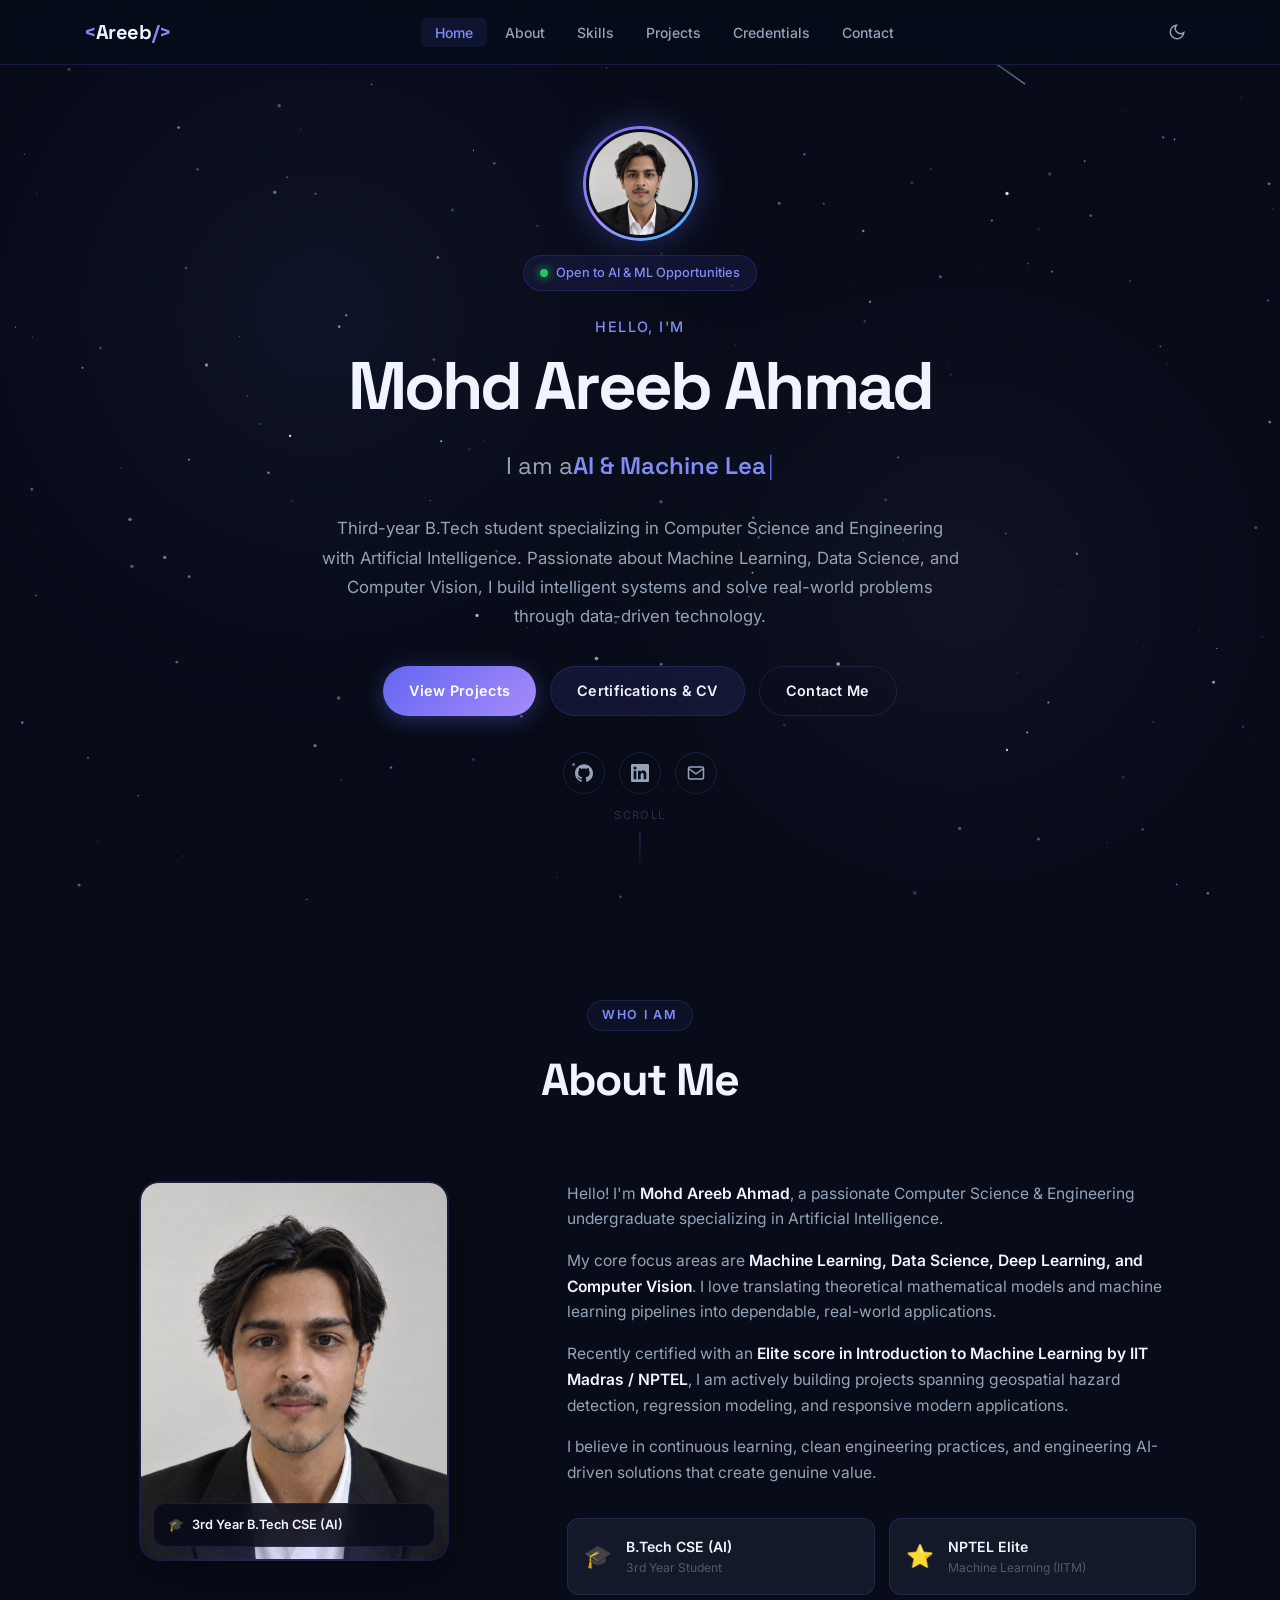
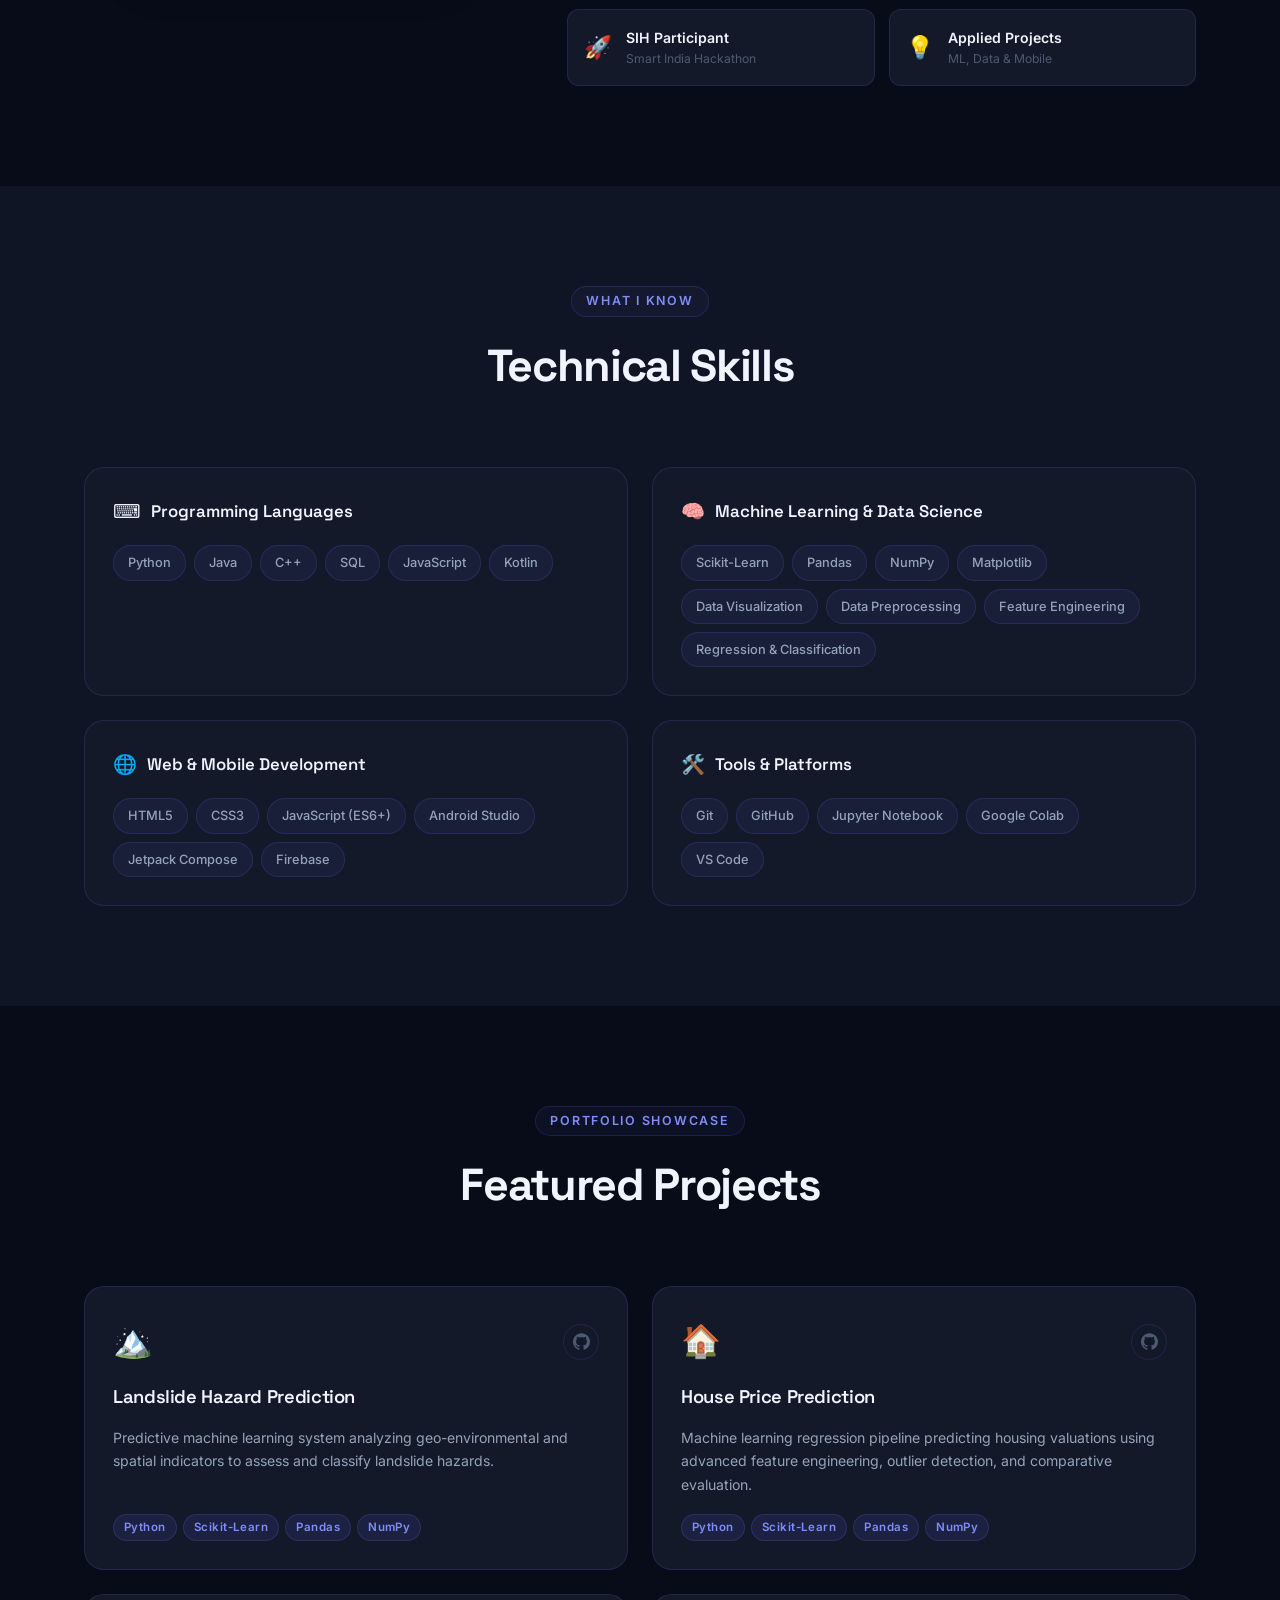
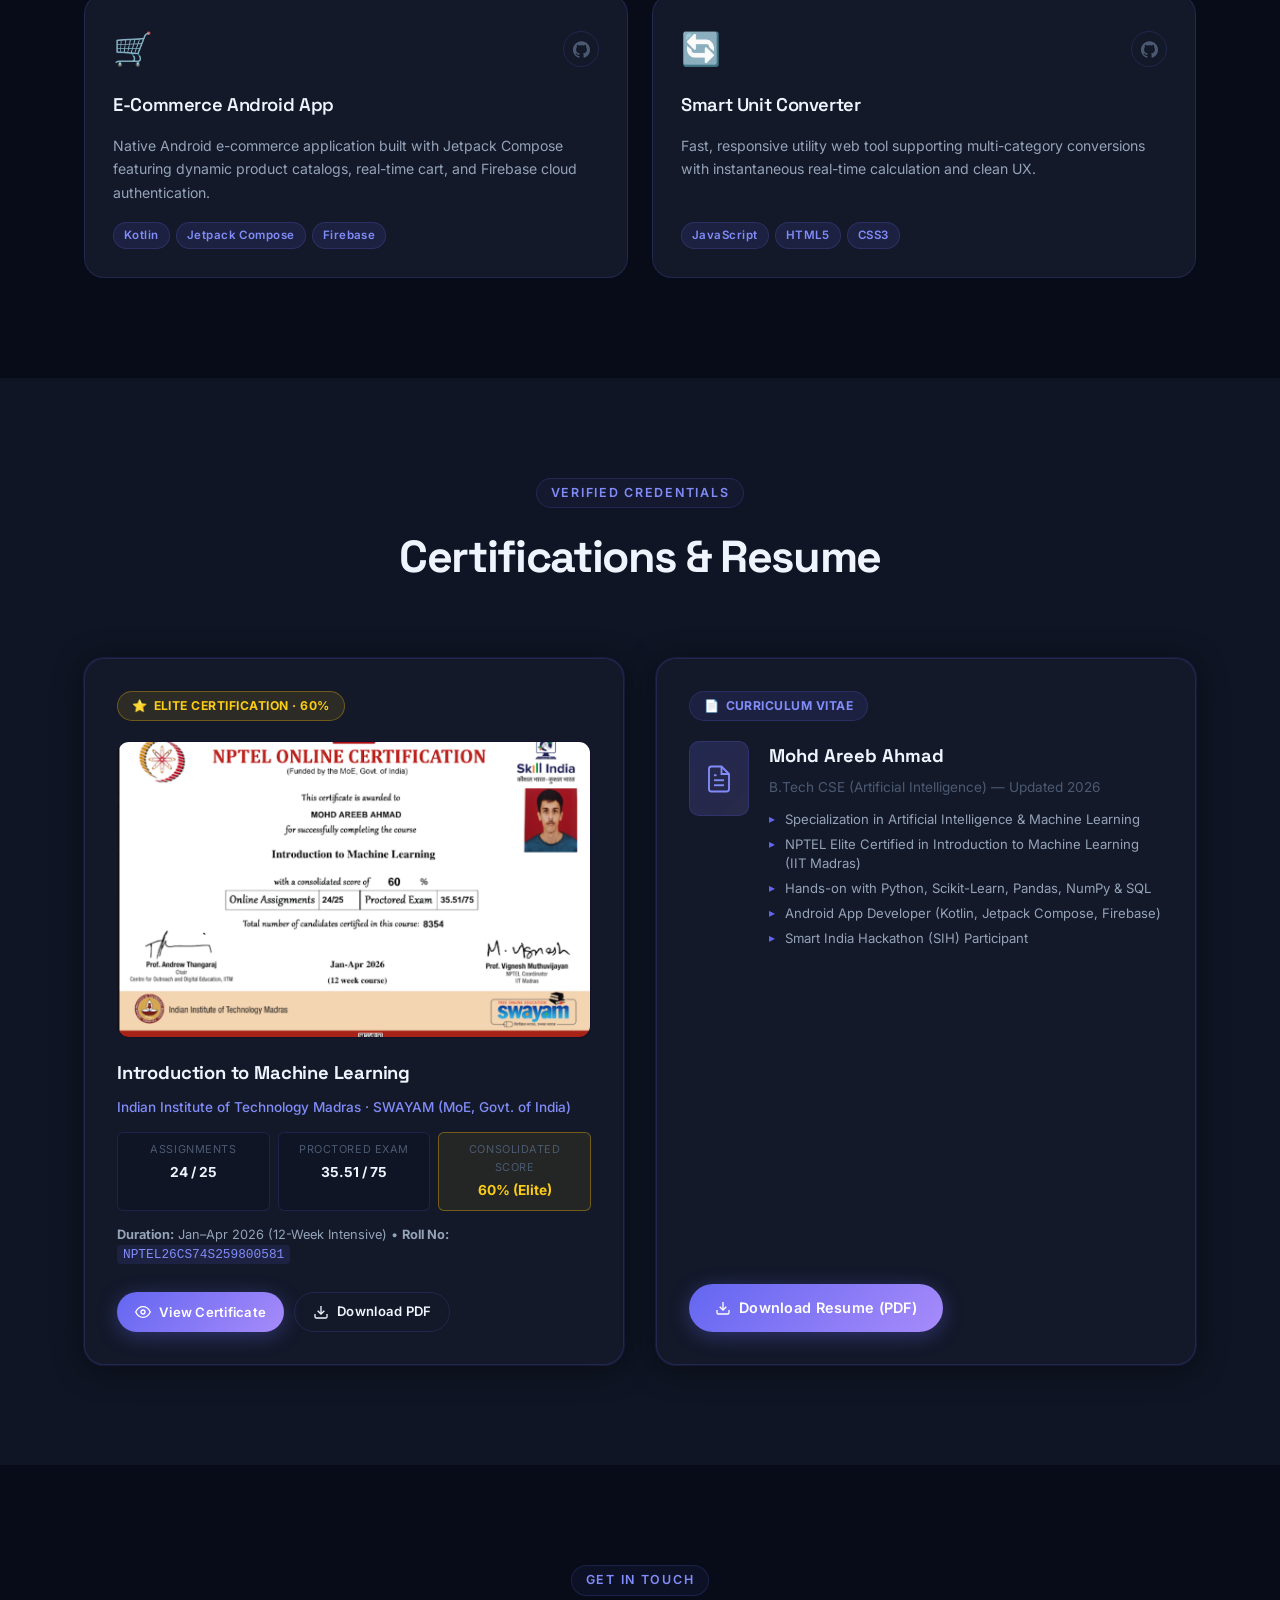
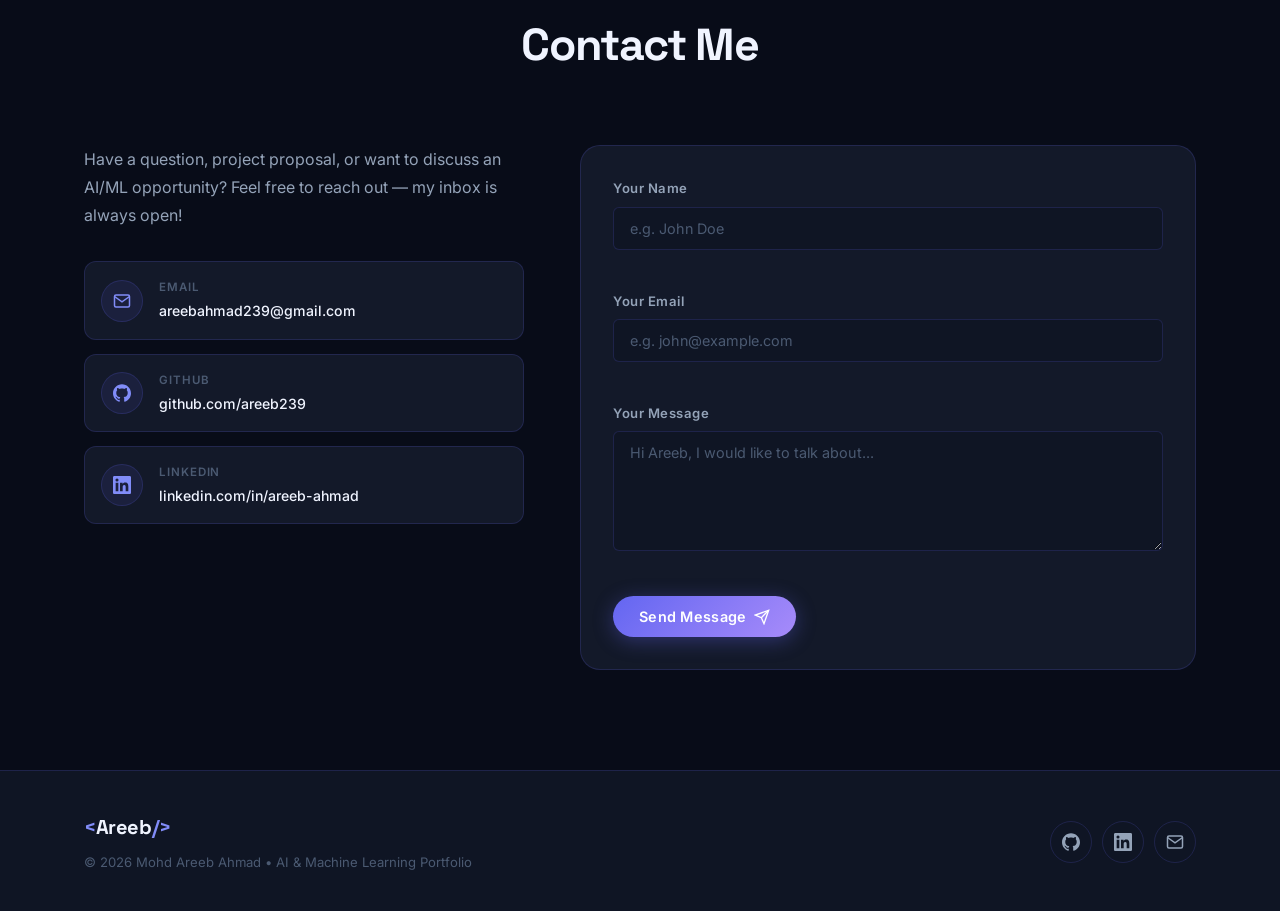
==== commit ebe61001: "Add profile picture and NPTEL ML certificate, fix UI bugs, add resume PDF, and enhance responsive de" ====
--- a/index.html
+++ b/index.html
@@ -7,7 +7,7 @@
   <meta name="description" content="Portfolio of Mohd Areeb Ahmad, B.Tech CSE (AI) student passionate about Machine Learning, Data Science, and AI.">
   <link rel="preconnect" href="https://fonts.googleapis.com">
   <link rel="preconnect" href="https://fonts.gstatic.com" crossorigin>
-  <link href="https://fonts.googleapis.com/css2?family=Space+Grotesk:wght@300;400;500;600;700&family=Inter:wght@300;400;500;600&display=swap" rel="stylesheet">
+  <link href="https://fonts.googleapis.com/css2?family=Space+Grotesk:wght@300;400;500;600;700&family=Inter:wght@300;400;500;600;700&display=swap" rel="stylesheet">
   <link rel="stylesheet" href="style.css" />
 </head>
 <body>
@@ -16,7 +16,7 @@
   <nav class="navbar" id="navbar">
     <div class="nav-container">
       <a href="#home" class="nav-logo">
-        <span class="logo-bracket">&lt;</span>Portfolio<span class="logo-bracket">/&gt;</span>
+        <span class="logo-bracket">&lt;</span>Areeb<span class="logo-bracket">/&gt;</span>
       </a>
 
       <ul class="nav-links" id="navLinks">
@@ -24,7 +24,7 @@
         <li><a href="#about" class="nav-link">About</a></li>
         <li><a href="#skills" class="nav-link">Skills</a></li>
         <li><a href="#projects" class="nav-link">Projects</a></li>
-        <li><a href="#resume" class="nav-link">Resume</a></li>
+        <li><a href="#resume" class="nav-link">Credentials</a></li>
         <li><a href="#contact" class="nav-link">Contact</a></li>
       </ul>
 
@@ -33,7 +33,7 @@
           <svg class="icon-sun" xmlns="http://www.w3.org/2000/svg" viewBox="0 0 24 24" fill="none" stroke="currentColor" stroke-width="2"><circle cx="12" cy="12" r="5"/><line x1="12" y1="1" x2="12" y2="3"/><line x1="12" y1="21" x2="12" y2="23"/><line x1="4.22" y1="4.22" x2="5.64" y2="5.64"/><line x1="18.36" y1="18.36" x2="19.78" y2="19.78"/><line x1="1" y1="12" x2="3" y2="12"/><line x1="21" y1="12" x2="23" y2="12"/><line x1="4.22" y1="19.78" x2="5.64" y2="18.36"/><line x1="18.36" y1="5.64" x2="19.78" y2="4.22"/></svg>
           <svg class="icon-moon" xmlns="http://www.w3.org/2000/svg" viewBox="0 0 24 24" fill="none" stroke="currentColor" stroke-width="2"><path d="M21 12.79A9 9 0 1 1 11.21 3 7 7 0 0 0 21 12.79z"/></svg>
         </button>
-        <button class="hamburger" id="hamburger" aria-label="Open menu">
+        <button class="hamburger" id="hamburger" aria-label="Open menu" aria-expanded="false">
           <span></span><span></span><span></span>
         </button>
       </div>
@@ -44,6 +44,15 @@
   <section class="hero" id="home">
     <canvas id="galaxyCanvas"></canvas>
     <div class="hero-content">
+      <div class="hero-avatar-wrap reveal">
+        <div class="hero-avatar-ring">
+          <img src="images/profile.jpg" alt="Mohd Areeb Ahmad" class="hero-avatar" loading="eager" />
+        </div>
+        <div class="hero-status-badge">
+          <span class="status-dot"></span>
+          <span>Open to AI & ML Opportunities</span>
+        </div>
+      </div>
       <p class="hero-eyebrow reveal">Hello, I'm</p>
       <h1 class="hero-name reveal">Mohd Areeb Ahmad</h1>
       <div class="hero-typing reveal">
@@ -52,20 +61,21 @@
         <span class="typing-cursor">|</span>
       </div>
       <p class="hero-desc reveal">
-        I am a third-year B.Tech student specializing in Computer Science and Engineering with Artificial Intelligence. Passionate about Machine Learning, Data Science, and AI, I enjoy building intelligent systems and solving real-world problems through technology.
+        Third-year B.Tech student specializing in Computer Science and Engineering with Artificial Intelligence. Passionate about Machine Learning, Data Science, and Computer Vision, I build intelligent systems and solve real-world problems through data-driven technology.
       </p>
       <div class="hero-btns reveal">
         <a href="#projects" class="btn btn-primary">View Projects</a>
+        <a href="#resume" class="btn btn-secondary">Certifications & CV</a>
         <a href="#contact" class="btn btn-outline">Contact Me</a>
       </div>
       <div class="hero-socials reveal">
-        <a href="https://github.com/areeb239" target="_blank" rel="noopener" aria-label="GitHub" class="social-icon">
+        <a href="https://github.com/areeb239" target="_blank" rel="noopener noreferrer" aria-label="GitHub Profile" class="social-icon">
           <svg xmlns="http://www.w3.org/2000/svg" viewBox="0 0 24 24" fill="currentColor"><path d="M12 .297c-6.63 0-12 5.373-12 12 0 5.303 3.438 9.8 8.205 11.385.6.113.82-.258.82-.577 0-.285-.01-1.04-.015-2.04-3.338.724-4.042-1.61-4.042-1.61C4.422 18.07 3.633 17.7 3.633 17.7c-1.087-.744.084-.729.084-.729 1.205.084 1.838 1.236 1.838 1.236 1.07 1.835 2.809 1.305 3.495.998.108-.776.417-1.305.76-1.605-2.665-.3-5.466-1.332-5.466-5.93 0-1.31.465-2.38 1.235-3.22-.135-.303-.54-1.523.105-3.176 0 0 1.005-.322 3.3 1.23.96-.267 1.98-.399 3-.405 1.02.006 2.04.138 3 .405 2.28-1.552 3.285-1.23 3.285-1.23.645 1.653.24 2.873.12 3.176.765.84 1.23 1.91 1.23 3.22 0 4.61-2.805 5.625-5.475 5.92.42.36.81 1.096.81 2.22 0 1.606-.015 2.896-.015 3.286 0 .315.21.69.825.57C20.565 22.092 24 17.592 24 12.297c0-6.627-5.373-12-12-12"/></svg>
         </a>
-        <a href="https://www.linkedin.com/in/areeb-ahmad-15078835b/" target="_blank" rel="noopener" aria-label="LinkedIn" class="social-icon">
+        <a href="https://www.linkedin.com/in/areeb-ahmad-15078835b/" target="_blank" rel="noopener noreferrer" aria-label="LinkedIn Profile" class="social-icon">
           <svg xmlns="http://www.w3.org/2000/svg" viewBox="0 0 24 24" fill="currentColor"><path d="M20.447 20.452h-3.554v-5.569c0-1.328-.027-3.037-1.852-3.037-1.853 0-2.136 1.445-2.136 2.939v5.667H9.351V9h3.414v1.561h.046c.477-.9 1.637-1.85 3.37-1.85 3.601 0 4.267 2.37 4.267 5.455v6.286zM5.337 7.433a2.062 2.062 0 0 1-2.063-2.065 2.064 2.064 0 1 1 2.063 2.065zm1.782 13.019H3.555V9h3.564v11.452zM22.225 0H1.771C.792 0 0 .774 0 1.729v20.542C0 23.227.792 24 1.771 24h20.451C23.2 24 24 23.227 24 22.271V1.729C24 .774 23.2 0 22.222 0h.003z"/></svg>
         </a>
-        <a href="mailto:areebahmad239@gmail.com" aria-label="Email" class="social-icon">
+        <a href="mailto:areebahmad239@gmail.com" aria-label="Send Email" class="social-icon">
           <svg xmlns="http://www.w3.org/2000/svg" viewBox="0 0 24 24" fill="none" stroke="currentColor" stroke-width="2"><path d="M4 4h16c1.1 0 2 .9 2 2v12c0 1.1-.9 2-2 2H4c-1.1 0-2-.9-2-2V6c0-1.1.9-2 2-2z"/><polyline points="22,6 12,13 2,6"/></svg>
         </a>
       </div>
@@ -91,30 +101,45 @@
               <svg xmlns="http://www.w3.org/2000/svg" viewBox="0 0 24 24" fill="currentColor"><path d="M12 12c2.7 0 4.8-2.1 4.8-4.8S14.7 2.4 12 2.4 7.2 4.5 7.2 7.2 9.3 12 12 12zm0 2.4c-3.2 0-9.6 1.6-9.6 4.8v2.4h19.2v-2.4c0-3.2-6.4-4.8-9.6-4.8z"/></svg>
               <span>Mohd Areeb Ahmad</span>
             </div>
+            <div class="about-img-badge">
+              <span class="badge-icon">🎓</span> 3rd Year B.Tech CSE (AI)
+            </div>
             <div class="img-glow"></div>
           </div>
         </div>
         <div class="about-content reveal">
-          <p>Hello! I'm <strong>Mohd Areeb Ahmad</strong>, a third-year B.Tech student in Computer Science and Engineering with Artificial Intelligence.</p>
-          <p>My primary interests are <strong>Machine Learning, Data Science, Deep Learning, and Computer Vision</strong>. I enjoy learning new technologies and applying them to practical projects.</p>
-          <p>Currently, I am focused on strengthening my knowledge of machine learning algorithms, data analysis, model evaluation, and AI development.</p>
-          <p>I believe in continuous learning and aim to build impactful AI-powered solutions in the future.</p>
+          <p>Hello! I'm <strong>Mohd Areeb Ahmad</strong>, a passionate Computer Science & Engineering undergraduate specializing in Artificial Intelligence.</p>
+          <p>My core focus areas are <strong>Machine Learning, Data Science, Deep Learning, and Computer Vision</strong>. I love translating theoretical mathematical models and machine learning pipelines into dependable, real-world applications.</p>
+          <p>Recently certified with an <strong>Elite score in Introduction to Machine Learning by IIT Madras / NPTEL</strong>, I am actively building projects spanning geospatial hazard detection, regression modeling, and responsive modern applications.</p>
+          <p>I believe in continuous learning, clean engineering practices, and engineering AI-driven solutions that create genuine value.</p>
           <div class="about-stats">
             <div class="stat-card reveal">
               <span class="stat-icon">🎓</span>
-              <span class="stat-label">3rd Year B.Tech</span>
+              <div>
+                <span class="stat-title">B.Tech CSE (AI)</span>
+                <span class="stat-label">3rd Year Student</span>
+              </div>
             </div>
             <div class="stat-card reveal">
-              <span class="stat-icon">🤖</span>
-              <span class="stat-label">AI & ML Enthusiast</span>
+              <span class="stat-icon">⭐</span>
+              <div>
+                <span class="stat-title">NPTEL Elite</span>
+                <span class="stat-label">Machine Learning (IITM)</span>
+              </div>
+            </div>
+            <div class="stat-card reveal">
+              <span class="stat-icon">🚀</span>
+              <div>
+                <span class="stat-title">SIH Participant</span>
+                <span class="stat-label">Smart India Hackathon</span>
+              </div>
             </div>
             <div class="stat-card reveal">
               <span class="stat-icon">💡</span>
-              <span class="stat-label">Multiple ML Projects</span>
-            </div>
-            <div class="stat-card reveal">
-              <span class="stat-icon">📚</span>
-              <span class="stat-label">Continuous Learner</span>
+              <div>
+                <span class="stat-title">Applied Projects</span>
+                <span class="stat-label">ML, Data & Mobile</span>
+              </div>
             </div>
           </div>
         </div>
@@ -127,13 +152,13 @@
     <div class="container">
       <div class="section-header reveal">
         <span class="section-eyebrow">What I Know</span>
-        <h2 class="section-title">Skills</h2>
+        <h2 class="section-title">Technical Skills</h2>
       </div>
       <div class="skills-grid">
 
         <div class="skill-category reveal">
           <h3 class="skill-cat-title">
-            <span class="skill-cat-icon">⌨️</span> Programming
+            <span class="skill-cat-icon">⌨️</span> Programming Languages
           </h3>
           <div class="skill-tags">
             <span class="skill-tag">Python</span>
@@ -141,23 +166,13 @@
             <span class="skill-tag">C++</span>
             <span class="skill-tag">SQL</span>
             <span class="skill-tag">JavaScript</span>
+            <span class="skill-tag">Kotlin</span>
           </div>
         </div>
 
         <div class="skill-category reveal">
           <h3 class="skill-cat-title">
-            <span class="skill-cat-icon">🌐</span> Web Development
-          </h3>
-          <div class="skill-tags">
-            <span class="skill-tag">HTML</span>
-            <span class="skill-tag">CSS</span>
-            <span class="skill-tag">JavaScript</span>
-          </div>
-        </div>
-
-        <div class="skill-category reveal">
-          <h3 class="skill-cat-title">
-            <span class="skill-cat-icon">🧠</span> Machine Learning
+            <span class="skill-cat-icon">🧠</span> Machine Learning & Data Science
           </h3>
           <div class="skill-tags">
             <span class="skill-tag">Scikit-Learn</span>
@@ -166,18 +181,34 @@
             <span class="skill-tag">Matplotlib</span>
             <span class="skill-tag">Data Visualization</span>
             <span class="skill-tag">Data Preprocessing</span>
+            <span class="skill-tag">Feature Engineering</span>
+            <span class="skill-tag">Regression & Classification</span>
           </div>
         </div>
 
         <div class="skill-category reveal">
           <h3 class="skill-cat-title">
-            <span class="skill-cat-icon">🛠️</span> Tools
+            <span class="skill-cat-icon">🌐</span> Web & Mobile Development
+          </h3>
+          <div class="skill-tags">
+            <span class="skill-tag">HTML5</span>
+            <span class="skill-tag">CSS3</span>
+            <span class="skill-tag">JavaScript (ES6+)</span>
+            <span class="skill-tag">Android Studio</span>
+            <span class="skill-tag">Jetpack Compose</span>
+            <span class="skill-tag">Firebase</span>
+          </div>
+        </div>
+
+        <div class="skill-category reveal">
+          <h3 class="skill-cat-title">
+            <span class="skill-cat-icon">🛠️</span> Tools & Platforms
           </h3>
           <div class="skill-tags">
             <span class="skill-tag">Git</span>
             <span class="skill-tag">GitHub</span>
             <span class="skill-tag">Jupyter Notebook</span>
-            <span class="skill-tag">Firebase</span>
+            <span class="skill-tag">Google Colab</span>
             <span class="skill-tag">VS Code</span>
           </div>
         </div>
@@ -190,41 +221,63 @@
   <section class="section" id="projects">
     <div class="container">
       <div class="section-header reveal">
-        <span class="section-eyebrow">What I've Built</span>
-        <h2 class="section-title">Projects</h2>
+        <span class="section-eyebrow">Portfolio Showcase</span>
+        <h2 class="section-title">Featured Projects</h2>
       </div>
       <div class="projects-grid">
 
+        <!-- Project 1: Landslide -->
+        <article class="project-card reveal">
+          <div class="project-card-header">
+            <div class="project-icon">🏔️</div>
+            <div class="project-links">
+              <a href="https://github.com/areeb239/Landslide" target="_blank" rel="noopener noreferrer" class="project-link" aria-label="GitHub Repository">
+                <svg xmlns="http://www.w3.org/2000/svg" viewBox="0 0 24 24" fill="currentColor"><path d="M12 .297c-6.63 0-12 5.373-12 12 0 5.303 3.438 9.8 8.205 11.385.6.113.82-.258.82-.577 0-.285-.01-1.04-.015-2.04-3.338.724-4.042-1.61-4.042-1.61C4.422 18.07 3.633 17.7 3.633 17.7c-1.087-.744.084-.729.084-.729 1.205.084 1.838 1.236 1.838 1.236 1.07 1.835 2.809 1.305 3.495.998.108-.776.417-1.305.76-1.605-2.665-.3-5.466-1.332-5.466-5.93 0-1.31.465-2.38 1.235-3.22-.135-.303-.54-1.523.105-3.176 0 0 1.005-.322 3.3 1.23.96-.267 1.98-.399 3-.405 1.02.006 2.04.138 3 .405 2.28-1.552 3.285-1.23 3.285-1.23.645 1.653.24 2.873.12 3.176.765.84 1.23 1.91 1.23 3.22 0 4.61-2.805 5.625-5.475 5.92.42.36.81 1.096.81 2.22 0 1.606-.015 2.896-.015 3.286 0 .315.21.69.825.57C20.565 22.092 24 17.592 24 12.297c0-6.627-5.373-12-12-12"/></svg>
+              </a>
+            </div>
+          </div>
+          <h3 class="project-title">Landslide Hazard Prediction</h3>
+          <p class="project-desc">Predictive machine learning system analyzing geo-environmental and spatial indicators to assess and classify landslide hazards.</p>
+          <div class="project-tech">
+            <span class="tech-tag">Python</span>
+            <span class="tech-tag">Scikit-Learn</span>
+            <span class="tech-tag">Pandas</span>
+            <span class="tech-tag">NumPy</span>
+          </div>
+        </article>
+
+        <!-- Project 2: House Price -->
         <article class="project-card reveal">
           <div class="project-card-header">
             <div class="project-icon">🏠</div>
             <div class="project-links">
-              <a href="https://github.com/areeb239" target="_blank" rel="noopener" class="project-link" aria-label="GitHub">
+              <a href="https://github.com/areeb239" target="_blank" rel="noopener noreferrer" class="project-link" aria-label="GitHub Repository">
                 <svg xmlns="http://www.w3.org/2000/svg" viewBox="0 0 24 24" fill="currentColor"><path d="M12 .297c-6.63 0-12 5.373-12 12 0 5.303 3.438 9.8 8.205 11.385.6.113.82-.258.82-.577 0-.285-.01-1.04-.015-2.04-3.338.724-4.042-1.61-4.042-1.61C4.422 18.07 3.633 17.7 3.633 17.7c-1.087-.744.084-.729.084-.729 1.205.084 1.838 1.236 1.838 1.236 1.07 1.835 2.809 1.305 3.495.998.108-.776.417-1.305.76-1.605-2.665-.3-5.466-1.332-5.466-5.93 0-1.31.465-2.38 1.235-3.22-.135-.303-.54-1.523.105-3.176 0 0 1.005-.322 3.3 1.23.96-.267 1.98-.399 3-.405 1.02.006 2.04.138 3 .405 2.28-1.552 3.285-1.23 3.285-1.23.645 1.653.24 2.873.12 3.176.765.84 1.23 1.91 1.23 3.22 0 4.61-2.805 5.625-5.475 5.92.42.36.81 1.096.81 2.22 0 1.606-.015 2.896-.015 3.286 0 .315.21.69.825.57C20.565 22.092 24 17.592 24 12.297c0-6.627-5.373-12-12-12"/></svg>
               </a>
             </div>
           </div>
           <h3 class="project-title">House Price Prediction</h3>
-          <p class="project-desc">Built a machine learning model that predicts house prices using regression techniques, feature engineering, and data preprocessing.</p>
+          <p class="project-desc">Machine learning regression pipeline predicting housing valuations using advanced feature engineering, outlier detection, and comparative evaluation.</p>
           <div class="project-tech">
             <span class="tech-tag">Python</span>
+            <span class="tech-tag">Scikit-Learn</span>
             <span class="tech-tag">Pandas</span>
             <span class="tech-tag">NumPy</span>
-            <span class="tech-tag">Scikit-Learn</span>
           </div>
         </article>
 
+        <!-- Project 3: E-Commerce Android App -->
         <article class="project-card reveal">
           <div class="project-card-header">
             <div class="project-icon">🛒</div>
             <div class="project-links">
-              <a href="https://github.com/areeb239" target="_blank" rel="noopener" class="project-link" aria-label="GitHub">
+              <a href="https://github.com/areeb239" target="_blank" rel="noopener noreferrer" class="project-link" aria-label="GitHub Repository">
                 <svg xmlns="http://www.w3.org/2000/svg" viewBox="0 0 24 24" fill="currentColor"><path d="M12 .297c-6.63 0-12 5.373-12 12 0 5.303 3.438 9.8 8.205 11.385.6.113.82-.258.82-.577 0-.285-.01-1.04-.015-2.04-3.338.724-4.042-1.61-4.042-1.61C4.422 18.07 3.633 17.7 3.633 17.7c-1.087-.744.084-.729.084-.729 1.205.084 1.838 1.236 1.838 1.236 1.07 1.835 2.809 1.305 3.495.998.108-.776.417-1.305.76-1.605-2.665-.3-5.466-1.332-5.466-5.93 0-1.31.465-2.38 1.235-3.22-.135-.303-.54-1.523.105-3.176 0 0 1.005-.322 3.3 1.23.96-.267 1.98-.399 3-.405 1.02.006 2.04.138 3 .405 2.28-1.552 3.285-1.23 3.285-1.23.645 1.653.24 2.873.12 3.176.765.84 1.23 1.91 1.23 3.22 0 4.61-2.805 5.625-5.475 5.92.42.36.81 1.096.81 2.22 0 1.606-.015 2.896-.015 3.286 0 .315.21.69.825.57C20.565 22.092 24 17.592 24 12.297c0-6.627-5.373-12-12-12"/></svg>
               </a>
             </div>
           </div>
           <h3 class="project-title">E-Commerce Android App</h3>
-          <p class="project-desc">Developed an Android e-commerce application using Jetpack Compose and Firebase with product management and user authentication.</p>
+          <p class="project-desc">Native Android e-commerce application built with Jetpack Compose featuring dynamic product catalogs, real-time cart, and Firebase cloud authentication.</p>
           <div class="project-tech">
             <span class="tech-tag">Kotlin</span>
             <span class="tech-tag">Jetpack Compose</span>
@@ -232,21 +285,22 @@
           </div>
         </article>
 
+        <!-- Project 4: Smart Unit Converter -->
         <article class="project-card reveal">
           <div class="project-card-header">
-            <div class="project-icon">📊</div>
+            <div class="project-icon">🔄</div>
             <div class="project-links">
-              <a href="https://github.com/areeb239" target="_blank" rel="noopener" class="project-link" aria-label="GitHub">
+              <a href="https://github.com/areeb239/unitconverter" target="_blank" rel="noopener noreferrer" class="project-link" aria-label="GitHub Repository">
                 <svg xmlns="http://www.w3.org/2000/svg" viewBox="0 0 24 24" fill="currentColor"><path d="M12 .297c-6.63 0-12 5.373-12 12 0 5.303 3.438 9.8 8.205 11.385.6.113.82-.258.82-.577 0-.285-.01-1.04-.015-2.04-3.338.724-4.042-1.61-4.042-1.61C4.422 18.07 3.633 17.7 3.633 17.7c-1.087-.744.084-.729.084-.729 1.205.084 1.838 1.236 1.838 1.236 1.07 1.835 2.809 1.305 3.495.998.108-.776.417-1.305.76-1.605-2.665-.3-5.466-1.332-5.466-5.93 0-1.31.465-2.38 1.235-3.22-.135-.303-.54-1.523.105-3.176 0 0 1.005-.322 3.3 1.23.96-.267 1.98-.399 3-.405 1.02.006 2.04.138 3 .405 2.28-1.552 3.285-1.23 3.285-1.23.645 1.653.24 2.873.12 3.176.765.84 1.23 1.91 1.23 3.22 0 4.61-2.805 5.625-5.475 5.92.42.36.81 1.096.81 2.22 0 1.606-.015 2.896-.015 3.286 0 .315.21.69.825.57C20.565 22.092 24 17.592 24 12.297c0-6.627-5.373-12-12-12"/></svg>
               </a>
             </div>
           </div>
-          <h3 class="project-title">ML Portfolio Projects</h3>
-          <p class="project-desc">Collection of machine learning projects involving classification, regression, and data analysis techniques.</p>
+          <h3 class="project-title">Smart Unit Converter</h3>
+          <p class="project-desc">Fast, responsive utility web tool supporting multi-category conversions with instantaneous real-time calculation and clean UX.</p>
           <div class="project-tech">
-            <span class="tech-tag">Python</span>
-            <span class="tech-tag">Scikit-Learn</span>
-            <span class="tech-tag">Pandas</span>
+            <span class="tech-tag">JavaScript</span>
+            <span class="tech-tag">HTML5</span>
+            <span class="tech-tag">CSS3</span>
           </div>
         </article>
 
@@ -254,35 +308,96 @@
     </div>
   </section>
 
-  <!-- ═══════════ RESUME ═══════════ -->
+  <!-- ═══════════ RESUME & CREDENTIALS ═══════════ -->
   <section class="section section-alt" id="resume">
     <div class="container">
       <div class="section-header reveal">
-        <span class="section-eyebrow">Credentials</span>
-        <h2 class="section-title">My Resume</h2>
-      </div>
-      <div class="resume-wrap reveal">
-        <div class="resume-card">
+        <span class="section-eyebrow">Verified Credentials</span>
+        <h2 class="section-title">Certifications & Resume</h2>
+      </div>
+      <div class="credentials-grid reveal">
+
+        <!-- NPTEL Elite Certification Card -->
+        <div class="credential-card cert-card">
+          <div class="credential-badge cert-badge">
+            <span class="badge-star">⭐</span> Elite Certification · 60%
+          </div>
+
+          <div class="cert-img-wrap" id="certThumbWrap" role="button" tabindex="0" aria-label="Enlarge NPTEL Machine Learning Certificate">
+            <img src="images/nptel_ml_certificate.png" alt="NPTEL Elite Certificate Introduction to Machine Learning Mohd Areeb Ahmad" class="cert-thumb" loading="lazy" />
+            <div class="cert-img-overlay">
+              <svg xmlns="http://www.w3.org/2000/svg" viewBox="0 0 24 24" fill="none" stroke="currentColor" stroke-width="2"><circle cx="11" cy="11" r="8"/><line x1="21" y1="21" x2="16.65" y2="16.65"/><line x1="11" y1="8" x2="11" y2="14"/><line x1="8" y1="11" x2="14" y2="11"/></svg>
+              <span>Click to Enlarge</span>
+            </div>
+          </div>
+
+          <div class="cert-info">
+            <h3 class="cert-title">Introduction to Machine Learning</h3>
+            <p class="cert-issuer">Indian Institute of Technology Madras · SWAYAM (MoE, Govt. of India)</p>
+
+            <div class="cert-score-grid">
+              <div class="score-pill">
+                <span class="score-pill-title">Assignments</span>
+                <span class="score-pill-val">24 / 25</span>
+              </div>
+              <div class="score-pill">
+                <span class="score-pill-title">Proctored Exam</span>
+                <span class="score-pill-val">35.51 / 75</span>
+              </div>
+              <div class="score-pill highlight">
+                <span class="score-pill-title">Consolidated Score</span>
+                <span class="score-pill-val">60% (Elite)</span>
+              </div>
+            </div>
+
+            <p class="cert-meta">
+              <strong>Duration:</strong> Jan–Apr 2026 (12-Week Intensive) &bull; <strong>Roll No:</strong> <code>NPTEL26CS74S259800581</code>
+            </p>
+          </div>
+
+          <div class="credential-actions">
+            <button type="button" class="btn btn-primary btn-sm" id="viewCertBtn">
+              <svg xmlns="http://www.w3.org/2000/svg" viewBox="0 0 24 24" fill="none" stroke="currentColor" stroke-width="2"><path d="M1 12s4-8 11-8 11 8 11 8-4 8-11 8-11-8-11-8z"/><circle cx="12" cy="12" r="3"/></svg>
+              View Certificate
+            </button>
+            <a href="assets/nptel_ml_certificate.pdf" download="Mohd_Areeb_Ahmad_NPTEL_Certificate.pdf" class="btn btn-outline btn-sm">
+              <svg xmlns="http://www.w3.org/2000/svg" viewBox="0 0 24 24" fill="none" stroke="currentColor" stroke-width="2"><path d="M21 15v4a2 2 0 0 1-2 2H5a2 2 0 0 1-2-2v-4"/><polyline points="7 10 12 15 17 10"/><line x1="12" y1="15" x2="12" y2="3"/></svg>
+              Download PDF
+            </a>
+          </div>
+        </div>
+
+        <!-- Official Resume Card -->
+        <div class="credential-card resume-card">
+          <div class="credential-badge resume-badge">
+            <span>📄</span> Curriculum Vitae
+          </div>
+
           <div class="resume-preview">
             <div class="resume-doc-icon">
               <svg xmlns="http://www.w3.org/2000/svg" viewBox="0 0 24 24" fill="none" stroke="currentColor" stroke-width="1.5"><path d="M14 2H6a2 2 0 0 0-2 2v16a2 2 0 0 0 2 2h12a2 2 0 0 0 2-2V8z"/><polyline points="14 2 14 8 20 8"/><line x1="16" y1="13" x2="8" y2="13"/><line x1="16" y1="17" x2="8" y2="17"/><polyline points="10 9 9 9 8 9"/></svg>
             </div>
             <div class="resume-info">
               <h3>Mohd Areeb Ahmad</h3>
-              <p>B.Tech CSE (AI) — Resume 2025</p>
+              <p class="resume-sub">B.Tech CSE (Artificial Intelligence) — Updated 2026</p>
               <ul class="resume-highlights">
-                <li>Computer Science & Engineering (AI)</li>
-                <li>Machine Learning & Data Science</li>
-                <li>Python, Java, C++, SQL</li>
-                <li>Multiple ML & Android Projects</li>
+                <li>Specialization in Artificial Intelligence & Machine Learning</li>
+                <li>NPTEL Elite Certified in Introduction to Machine Learning (IIT Madras)</li>
+                <li>Hands-on with Python, Scikit-Learn, Pandas, NumPy & SQL</li>
+                <li>Android App Developer (Kotlin, Jetpack Compose, Firebase)</li>
+                <li>Smart India Hackathon (SIH) Participant</li>
               </ul>
             </div>
           </div>
-          <a href="assets/resume.pdf" download class="btn btn-primary resume-download-btn">
-            <svg xmlns="http://www.w3.org/2000/svg" viewBox="0 0 24 24" fill="none" stroke="currentColor" stroke-width="2"><path d="M21 15v4a2 2 0 0 1-2 2H5a2 2 0 0 1-2-2v-4"/><polyline points="7 10 12 15 17 10"/><line x1="12" y1="15" x2="12" y2="3"/></svg>
-            Download Resume
-          </a>
-        </div>
+
+          <div class="credential-actions">
+            <a href="assets/resume.pdf" download="Mohd_Areeb_Ahmad_Resume.pdf" class="btn btn-primary resume-download-btn">
+              <svg xmlns="http://www.w3.org/2000/svg" viewBox="0 0 24 24" fill="none" stroke="currentColor" stroke-width="2"><path d="M21 15v4a2 2 0 0 1-2 2H5a2 2 0 0 1-2-2v-4"/><polyline points="7 10 12 15 17 10"/><line x1="12" y1="15" x2="12" y2="3"/></svg>
+              Download Resume (PDF)
+            </a>
+          </div>
+        </div>
+
       </div>
     </div>
   </section>
@@ -296,7 +411,7 @@
       </div>
       <div class="contact-grid">
         <div class="contact-info reveal">
-          <p class="contact-intro">Have a question or want to collaborate? Feel free to reach out — I'm always open to new opportunities and conversations.</p>
+          <p class="contact-intro">Have a question, project proposal, or want to discuss an AI/ML opportunity? Feel free to reach out — my inbox is always open!</p>
           <div class="contact-items">
             <a href="mailto:areebahmad239@gmail.com" class="contact-item">
               <div class="contact-item-icon">
@@ -307,7 +422,7 @@
                 <span class="contact-item-value">areebahmad239@gmail.com</span>
               </div>
             </a>
-            <a href="https://github.com/areeb239" target="_blank" rel="noopener" class="contact-item">
+            <a href="https://github.com/areeb239" target="_blank" rel="noopener noreferrer" class="contact-item">
               <div class="contact-item-icon">
                 <svg xmlns="http://www.w3.org/2000/svg" viewBox="0 0 24 24" fill="currentColor"><path d="M12 .297c-6.63 0-12 5.373-12 12 0 5.303 3.438 9.8 8.205 11.385.6.113.82-.258.82-.577 0-.285-.01-1.04-.015-2.04-3.338.724-4.042-1.61-4.042-1.61C4.422 18.07 3.633 17.7 3.633 17.7c-1.087-.744.084-.729.084-.729 1.205.084 1.838 1.236 1.838 1.236 1.07 1.835 2.809 1.305 3.495.998.108-.776.417-1.305.76-1.605-2.665-.3-5.466-1.332-5.466-5.93 0-1.31.465-2.38 1.235-3.22-.135-.303-.54-1.523.105-3.176 0 0 1.005-.322 3.3 1.23.96-.267 1.98-.399 3-.405 1.02.006 2.04.138 3 .405 2.28-1.552 3.285-1.23 3.285-1.23.645 1.653.24 2.873.12 3.176.765.84 1.23 1.91 1.23 3.22 0 4.61-2.805 5.625-5.475 5.92.42.36.81 1.096.81 2.22 0 1.606-.015 2.896-.015 3.286 0 .315.21.69.825.57C20.565 22.092 24 17.592 24 12.297c0-6.627-5.373-12-12-12"/></svg>
               </div>
@@ -316,13 +431,13 @@
                 <span class="contact-item-value">github.com/areeb239</span>
               </div>
             </a>
-            <a href="https://www.linkedin.com/in/areeb-ahmad-15078835b/" target="_blank" rel="noopener" class="contact-item">
+            <a href="https://www.linkedin.com/in/areeb-ahmad-15078835b/" target="_blank" rel="noopener noreferrer" class="contact-item">
               <div class="contact-item-icon">
                 <svg xmlns="http://www.w3.org/2000/svg" viewBox="0 0 24 24" fill="currentColor"><path d="M20.447 20.452h-3.554v-5.569c0-1.328-.027-3.037-1.852-3.037-1.853 0-2.136 1.445-2.136 2.939v5.667H9.351V9h3.414v1.561h.046c.477-.9 1.637-1.85 3.37-1.85 3.601 0 4.267 2.37 4.267 5.455v6.286zM5.337 7.433a2.062 2.062 0 0 1-2.063-2.065 2.064 2.064 0 1 1 2.063 2.065zm1.782 13.019H3.555V9h3.564v11.452zM22.225 0H1.771C.792 0 0 .774 0 1.729v20.542C0 23.227.792 24 1.771 24h20.451C23.2 24 24 23.227 24 22.271V1.729C24 .774 23.2 0 22.222 0h.003z"/></svg>
               </div>
               <div>
                 <span class="contact-item-label">LinkedIn</span>
-                <span class="contact-item-value">Areeb Ahmad</span>
+                <span class="contact-item-value">linkedin.com/in/areeb-ahmad</span>
               </div>
             </a>
           </div>
@@ -331,25 +446,25 @@
         <div class="contact-form-wrap reveal">
           <form class="contact-form" id="contactForm" novalidate>
             <div class="form-group">
-              <label for="name" class="form-label">Name</label>
-              <input type="text" id="name" name="name" class="form-input" placeholder="Your full name" autocomplete="name">
+              <label for="name" class="form-label">Your Name</label>
+              <input type="text" id="name" name="name" class="form-input" placeholder="e.g. John Doe" autocomplete="name">
               <span class="form-error" id="nameError"></span>
             </div>
             <div class="form-group">
-              <label for="email" class="form-label">Email</label>
-              <input type="email" id="email" name="email" class="form-input" placeholder="your@email.com" autocomplete="email">
+              <label for="email" class="form-label">Your Email</label>
+              <input type="email" id="email" name="email" class="form-input" placeholder="e.g. john@example.com" autocomplete="email">
               <span class="form-error" id="emailError"></span>
             </div>
             <div class="form-group">
-              <label for="message" class="form-label">Message</label>
-              <textarea id="message" name="message" class="form-input form-textarea" placeholder="Your message..." rows="5"></textarea>
+              <label for="message" class="form-label">Your Message</label>
+              <textarea id="message" name="message" class="form-input form-textarea" placeholder="Hi Areeb, I would like to talk about..." rows="5"></textarea>
               <span class="form-error" id="messageError"></span>
             </div>
             <button type="submit" class="btn btn-primary form-submit" id="submitBtn">
               <span class="btn-text">Send Message</span>
               <svg xmlns="http://www.w3.org/2000/svg" viewBox="0 0 24 24" fill="none" stroke="currentColor" stroke-width="2"><line x1="22" y1="2" x2="11" y2="13"/><polygon points="22 2 15 22 11 13 2 9 22 2"/></svg>
             </button>
-            <p class="form-success" id="formSuccess">✅ Message sent successfully! I'll get back to you soon.</p>
+            <p class="form-success" id="formSuccess">✅ Thank you! Your message has been sent successfully. I will get back to you shortly.</p>
           </form>
         </div>
       </div>
@@ -362,15 +477,15 @@
       <div class="footer-inner">
         <div class="footer-brand">
           <a href="#home" class="nav-logo">
-            <span class="logo-bracket">&lt;</span>Portfolio<span class="logo-bracket">/&gt;</span>
+            <span class="logo-bracket">&lt;</span>Areeb<span class="logo-bracket">/&gt;</span>
           </a>
-          <p>© 2026 Mohd Areeb Ahmad<br>AI & Machine Learning Portfolio</p>
+          <p>© 2026 Mohd Areeb Ahmad &bull; AI & Machine Learning Portfolio</p>
         </div>
         <div class="footer-socials">
-          <a href="https://github.com/areeb239" target="_blank" rel="noopener" aria-label="GitHub" class="social-icon">
+          <a href="https://github.com/areeb239" target="_blank" rel="noopener noreferrer" aria-label="GitHub" class="social-icon">
             <svg xmlns="http://www.w3.org/2000/svg" viewBox="0 0 24 24" fill="currentColor"><path d="M12 .297c-6.63 0-12 5.373-12 12 0 5.303 3.438 9.8 8.205 11.385.6.113.82-.258.82-.577 0-.285-.01-1.04-.015-2.04-3.338.724-4.042-1.61-4.042-1.61C4.422 18.07 3.633 17.7 3.633 17.7c-1.087-.744.084-.729.084-.729 1.205.084 1.838 1.236 1.838 1.236 1.07 1.835 2.809 1.305 3.495.998.108-.776.417-1.305.76-1.605-2.665-.3-5.466-1.332-5.466-5.93 0-1.31.465-2.38 1.235-3.22-.135-.303-.54-1.523.105-3.176 0 0 1.005-.322 3.3 1.23.96-.267 1.98-.399 3-.405 1.02.006 2.04.138 3 .405 2.28-1.552 3.285-1.23 3.285-1.23.645 1.653.24 2.873.12 3.176.765.84 1.23 1.91 1.23 3.22 0 4.61-2.805 5.625-5.475 5.92.42.36.81 1.096.81 2.22 0 1.606-.015 2.896-.015 3.286 0 .315.21.69.825.57C20.565 22.092 24 17.592 24 12.297c0-6.627-5.373-12-12-12"/></svg>
           </a>
-          <a href="https://www.linkedin.com/in/areeb-ahmad-15078835b/" target="_blank" rel="noopener" aria-label="LinkedIn" class="social-icon">
+          <a href="https://www.linkedin.com/in/areeb-ahmad-15078835b/" target="_blank" rel="noopener noreferrer" aria-label="LinkedIn" class="social-icon">
             <svg xmlns="http://www.w3.org/2000/svg" viewBox="0 0 24 24" fill="currentColor"><path d="M20.447 20.452h-3.554v-5.569c0-1.328-.027-3.037-1.852-3.037-1.853 0-2.136 1.445-2.136 2.939v5.667H9.351V9h3.414v1.561h.046c.477-.9 1.637-1.85 3.37-1.85 3.601 0 4.267 2.37 4.267 5.455v6.286zM5.337 7.433a2.062 2.062 0 0 1-2.063-2.065 2.064 2.064 0 1 1 2.063 2.065zm1.782 13.019H3.555V9h3.564v11.452zM22.225 0H1.771C.792 0 0 .774 0 1.729v20.542C0 23.227.792 24 1.771 24h20.451C23.2 24 24 23.227 24 22.271V1.729C24 .774 23.2 0 22.222 0h.003z"/></svg>
           </a>
           <a href="mailto:areebahmad239@gmail.com" aria-label="Email" class="social-icon">
@@ -381,6 +496,36 @@
     </div>
   </footer>
 
+  <!-- ═══════════ CERTIFICATE LIGHTBOX MODAL ═══════════ -->
+  <div class="modal-overlay" id="certModal" aria-hidden="true" role="dialog" aria-labelledby="modalTitle">
+    <div class="modal-dialog">
+      <div class="modal-header">
+        <div class="modal-title-wrap">
+          <span class="modal-eyebrow">NPTEL Online Certification &bull; Elite</span>
+          <h3 id="modalTitle">Introduction to Machine Learning</h3>
+          <p class="modal-subtitle">Indian Institute of Technology Madras &bull; SWAYAM (Jan–Apr 2026)</p>
+        </div>
+        <button class="modal-close" id="modalClose" aria-label="Close certificate preview">&times;</button>
+      </div>
+      <div class="modal-body">
+        <img src="images/nptel_ml_certificate.png" alt="Official NPTEL Elite Certificate - Mohd Areeb Ahmad" class="modal-img" />
+      </div>
+      <div class="modal-footer">
+        <div class="modal-meta-grid">
+          <div><strong>Candidate:</strong> Mohd Areeb Ahmad</div>
+          <div><strong>Roll No:</strong> NPTEL26CS74S259800581</div>
+          <div><strong>Consolidated Score:</strong> 60% (Elite)</div>
+        </div>
+        <div class="modal-actions">
+          <a href="assets/nptel_ml_certificate.pdf" download="Mohd_Areeb_Ahmad_NPTEL_Certificate.pdf" class="btn btn-primary btn-sm">
+            <svg xmlns="http://www.w3.org/2000/svg" viewBox="0 0 24 24" fill="none" stroke="currentColor" stroke-width="2"><path d="M21 15v4a2 2 0 0 1-2 2H5a2 2 0 0 1-2-2v-4"/><polyline points="7 10 12 15 17 10"/><line x1="12" y1="15" x2="12" y2="3"/></svg>
+            Download Certificate PDF
+          </a>
+        </div>
+      </div>
+    </div>
+  </div>
+
   <!-- Back to Top -->
   <button class="back-to-top" id="backToTop" aria-label="Back to top">
     <svg xmlns="http://www.w3.org/2000/svg" viewBox="0 0 24 24" fill="none" stroke="currentColor" stroke-width="2"><polyline points="18 15 12 9 6 15"/></svg>
--- a/style.css
+++ b/style.css
@@ -49,7 +49,7 @@
   --shadow-glow:    0 0 32px rgba(99,102,241,0.18);
 }
 
-*,*::before,*::after { box-sizing: border-box; margin: 0; padding: 0; }
+*, *::before, *::after { box-sizing: border-box; margin: 0; padding: 0; }
 html { scroll-behavior: smooth; font-size: 16px; }
 body {
   font-family: var(--font-body);
@@ -133,7 +133,7 @@
 }
 .nav-logo {
   font-family: var(--font-display);
-  font-size: 1.15rem;
+  font-size: 1.25rem;
   font-weight: 700;
   color: var(--text-primary);
   letter-spacing: -0.02em;
@@ -218,7 +218,7 @@
   align-items: center;
   justify-content: center;
   overflow: hidden;
-  padding: 96px 24px 80px;
+  padding: 100px 24px 80px;
 }
 #galaxyCanvas {
   position: absolute;
@@ -230,15 +230,73 @@
   position: relative;
   z-index: 1;
   text-align: center;
-  max-width: 800px;
-}
+  max-width: 820px;
+}
+
+/* Hero Avatar */
+.hero-avatar-wrap {
+  display: flex;
+  flex-direction: column;
+  align-items: center;
+  gap: 14px;
+  margin-bottom: 24px;
+  opacity: 0;
+}
+.hero-avatar-ring {
+  width: 115px;
+  height: 115px;
+  border-radius: 50%;
+  padding: 3px;
+  background: linear-gradient(135deg, var(--accent), var(--accent-2), #38bdf8);
+  box-shadow: 0 0 32px var(--accent-glow);
+  transition: transform var(--transition), box-shadow var(--transition);
+}
+.hero-avatar-ring:hover {
+  transform: scale(1.05);
+  box-shadow: 0 0 45px rgba(99, 102, 241, 0.6);
+}
+.hero-avatar {
+  width: 100%;
+  height: 100%;
+  border-radius: 50%;
+  object-fit: cover;
+  object-position: center 20%;
+  border: 3px solid var(--bg-primary);
+  background: var(--bg-card);
+}
+.hero-status-badge {
+  display: inline-flex;
+  align-items: center;
+  gap: 8px;
+  padding: 6px 16px;
+  border-radius: 100px;
+  background: rgba(99, 102, 241, 0.1);
+  border: 1px solid var(--border);
+  font-size: 0.8rem;
+  font-weight: 500;
+  color: var(--accent-light);
+  backdrop-filter: blur(8px);
+}
+.status-dot {
+  width: 8px;
+  height: 8px;
+  border-radius: 50%;
+  background: #22c55e;
+  box-shadow: 0 0 10px #22c55e;
+  animation: pulseDot 2s infinite ease-in-out;
+}
+@keyframes pulseDot {
+  0%, 100% { opacity: 1; transform: scale(1); }
+  50% { opacity: 0.4; transform: scale(0.85); }
+}
+
 .hero-eyebrow {
   font-size: 0.9rem;
   font-weight: 500;
   color: var(--accent-light);
   letter-spacing: 0.1em;
   text-transform: uppercase;
-  margin-bottom: 16px;
+  margin-bottom: 12px;
   opacity: 0;
 }
 .hero-name {
@@ -248,7 +306,7 @@
   letter-spacing: -0.04em;
   line-height: 1.1;
   color: var(--text-primary);
-  margin-bottom: 20px;
+  margin-bottom: 18px;
   opacity: 0;
 }
 .hero-name span { color: var(--accent-light); }
@@ -256,7 +314,7 @@
   font-family: var(--font-display);
   font-size: clamp(1.1rem, 2.5vw, 1.5rem);
   color: var(--text-secondary);
-  margin-bottom: 28px;
+  margin-bottom: 24px;
   min-height: 2em;
   display: flex;
   align-items: center;
@@ -278,10 +336,10 @@
 @keyframes blink { 50% { opacity: 0; } }
 
 .hero-desc {
-  font-size: clamp(0.9rem, 1.8vw, 1.05rem);
-  color: var(--text-secondary);
-  max-width: 620px;
-  margin: 0 auto 36px;
+  font-size: clamp(0.92rem, 1.8vw, 1.05rem);
+  color: var(--text-secondary);
+  max-width: 640px;
+  margin: 0 auto 34px;
   line-height: 1.75;
   opacity: 0;
 }
@@ -290,7 +348,7 @@
   gap: 14px;
   justify-content: center;
   flex-wrap: wrap;
-  margin-bottom: 40px;
+  margin-bottom: 36px;
   opacity: 0;
 }
 .hero-socials {
@@ -320,7 +378,7 @@
 
 .hero-scroll-hint {
   position: absolute;
-  bottom: 32px;
+  bottom: 28px;
   left: 50%;
   transform: translateX(-50%);
   display: flex;
@@ -357,7 +415,7 @@
   display: inline-flex;
   align-items: center;
   gap: 8px;
-  padding: 12px 28px;
+  padding: 12px 26px;
   border-radius: 100px;
   font-family: var(--font-body);
   font-size: 0.9rem;
@@ -375,6 +433,16 @@
 .btn-primary:hover {
   box-shadow: 0 8px 32px var(--accent-glow);
 }
+.btn-secondary {
+  background: rgba(99, 102, 241, 0.12);
+  color: var(--text-primary);
+  border: 1.5px solid var(--border);
+}
+.btn-secondary:hover {
+  background: rgba(99, 102, 241, 0.22);
+  border-color: var(--accent);
+  color: var(--accent-light);
+}
 .btn-outline {
   background: transparent;
   color: var(--text-primary);
@@ -384,6 +452,11 @@
   border-color: var(--accent);
   color: var(--accent-light);
   background: rgba(99,102,241,0.07);
+}
+.btn-sm {
+  padding: 8px 18px;
+  font-size: 0.82rem;
+  border-radius: 100px;
 }
 .btn svg { width: 16px; height: 16px; }
 
@@ -399,14 +472,17 @@
 .about-image-wrap { display: flex; justify-content: center; }
 .about-img-frame {
   position: relative;
-  width: 300px;
-  height: 340px;
+  width: 310px;
+  height: 380px;
   border-radius: var(--radius-lg);
   overflow: hidden;
+  box-shadow: 0 16px 40px rgba(0,0,0,0.35);
 }
 .about-img {
-  width: 100%; height: 100%;
+  width: 100%;
+  height: 100%;
   object-fit: cover;
+  object-position: center 20%;
   border-radius: var(--radius-lg);
   border: 2px solid var(--border);
   transition: transform var(--transition);
@@ -427,14 +503,37 @@
   font-weight: 500;
 }
 .about-img-placeholder svg { width: 72px; height: 72px; color: var(--text-muted); }
+.about-img-badge {
+  position: absolute;
+  bottom: 14px;
+  left: 14px;
+  right: 14px;
+  padding: 10px 14px;
+  background: rgba(8, 12, 24, 0.88);
+  backdrop-filter: blur(12px);
+  -webkit-backdrop-filter: blur(12px);
+  border: 1px solid var(--border);
+  border-radius: var(--radius-md);
+  font-size: 0.8rem;
+  font-weight: 600;
+  color: var(--text-primary);
+  display: flex;
+  align-items: center;
+  gap: 8px;
+  z-index: 2;
+}
+[data-theme="light"] .about-img-badge {
+  background: rgba(255, 255, 255, 0.92);
+  color: #0f172a;
+}
 .img-glow {
   position: absolute;
   bottom: -20px; left: 50%;
   transform: translateX(-50%);
-  width: 200px; height: 40px;
+  width: 220px; height: 45px;
   background: var(--accent);
   filter: blur(30px);
-  opacity: 0.25;
+  opacity: 0.28;
   border-radius: 50%;
   pointer-events: none;
 }
@@ -447,7 +546,7 @@
 .about-stats {
   display: grid;
   grid-template-columns: 1fr 1fr;
-  gap: 12px;
+  gap: 14px;
   margin-top: 32px;
 }
 .stat-card {
@@ -457,9 +556,7 @@
   padding: 16px;
   display: flex;
   align-items: center;
-  gap: 12px;
-  font-size: 0.85rem;
-  font-weight: 500;
+  gap: 14px;
   color: var(--text-secondary);
   transition: border-color var(--transition), background var(--transition), transform var(--transition), box-shadow var(--transition);
 }
@@ -469,7 +566,18 @@
   transform: translateY(-3px);
   box-shadow: var(--shadow-glow);
 }
-.stat-icon { font-size: 1.3rem; flex-shrink: 0; }
+.stat-icon { font-size: 1.4rem; flex-shrink: 0; }
+.stat-title {
+  display: block;
+  font-weight: 600;
+  color: var(--text-primary);
+  font-size: 0.88rem;
+}
+.stat-label {
+  display: block;
+  font-size: 0.76rem;
+  color: var(--text-muted);
+}
 
 /* ═══════════════════════════════════════════════
    SKILLS
@@ -510,7 +618,7 @@
 .skill-tag {
   display: inline-flex;
   align-items: center;
-  padding: 5px 14px;
+  padding: 6px 14px;
   background: rgba(99,102,241,0.08);
   border: 1px solid var(--border);
   border-radius: 100px;
@@ -531,7 +639,7 @@
 ═══════════════════════════════════════════════ */
 .projects-grid {
   display: grid;
-  grid-template-columns: repeat(3, 1fr);
+  grid-template-columns: repeat(2, 1fr);
   gap: 24px;
 }
 .project-card {
@@ -558,7 +666,7 @@
 .project-icon { font-size: 2rem; }
 .project-links { display: flex; gap: 10px; }
 .project-link {
-  width: 34px; height: 34px;
+  width: 36px; height: 36px;
   display: flex;
   align-items: center;
   justify-content: center;
@@ -567,21 +675,21 @@
   color: var(--text-muted);
   transition: color var(--transition), border-color var(--transition), background var(--transition);
 }
-.project-link svg { width: 16px; height: 16px; }
+.project-link svg { width: 17px; height: 17px; }
 .project-link:hover {
   color: var(--accent-light);
   border-color: var(--accent);
-  background: rgba(99,102,241,0.1);
+  background: rgba(99,102,241,0.12);
 }
 .project-title {
   font-family: var(--font-display);
-  font-size: 1.1rem;
+  font-size: 1.15rem;
   font-weight: 600;
   color: var(--text-primary);
   letter-spacing: -0.02em;
 }
 .project-desc {
-  font-size: 0.875rem;
+  font-size: 0.88rem;
   color: var(--text-secondary);
   line-height: 1.65;
   flex: 1;
@@ -590,6 +698,7 @@
   display: flex;
   flex-wrap: wrap;
   gap: 6px;
+  margin-top: 4px;
 }
 .tech-tag {
   font-size: 0.72rem;
@@ -603,37 +712,190 @@
 }
 
 /* ═══════════════════════════════════════════════
-   RESUME
-═══════════════════════════════════════════════ */
-.resume-wrap {
-  display: flex;
-  justify-content: center;
-}
-.resume-card {
+   CREDENTIALS & CERTIFICATIONS
+═══════════════════════════════════════════════ */
+.credentials-grid {
+  display: grid;
+  grid-template-columns: repeat(2, 1fr);
+  gap: 32px;
+  align-items: stretch;
+}
+.credential-card {
   background: var(--bg-card);
   border: 1px solid var(--border);
   border-radius: var(--radius-lg);
-  padding: 36px;
-  max-width: 640px;
-  width: 100%;
+  padding: 32px;
   display: flex;
   flex-direction: column;
-  gap: 28px;
+  gap: 20px;
   box-shadow: var(--shadow-card);
-  transition: border-color var(--transition), box-shadow var(--transition);
-}
-.resume-card:hover {
+  position: relative;
+  transition: border-color var(--transition), box-shadow var(--transition), transform var(--transition);
+}
+.credential-card:hover {
   border-color: var(--accent);
   box-shadow: var(--shadow-card), var(--shadow-glow);
+  transform: translateY(-4px);
+}
+.credential-badge {
+  display: inline-flex;
+  align-items: center;
+  gap: 6px;
+  padding: 4px 14px;
+  border-radius: 100px;
+  font-size: 0.76rem;
+  font-weight: 700;
+  letter-spacing: 0.04em;
+  text-transform: uppercase;
+  align-self: flex-start;
+}
+.cert-badge {
+  background: rgba(234, 179, 8, 0.12);
+  border: 1px solid rgba(234, 179, 8, 0.35);
+  color: #facc15;
+}
+[data-theme="light"] .cert-badge {
+  color: #b45309;
+  background: rgba(245, 158, 11, 0.15);
+  border-color: rgba(245, 158, 11, 0.4);
+}
+.resume-badge {
+  background: rgba(99, 102, 241, 0.12);
+  border: 1px solid var(--border);
+  color: var(--accent-light);
+}
+
+/* Certificate Preview */
+.cert-img-wrap {
+  position: relative;
+  border-radius: var(--radius-md);
+  overflow: hidden;
+  border: 1px solid var(--border);
+  cursor: pointer;
+  background: #000;
+  aspect-ratio: 16/10;
+  display: flex;
+  align-items: center;
+  justify-content: center;
+}
+.cert-thumb {
+  width: 100%;
+  height: 100%;
+  object-fit: cover;
+  transition: transform 0.4s ease;
+}
+.cert-img-wrap:hover .cert-thumb {
+  transform: scale(1.04);
+}
+.cert-img-overlay {
+  position: absolute;
+  inset: 0;
+  background: rgba(8, 12, 24, 0.65);
+  backdrop-filter: blur(2px);
+  display: flex;
+  flex-direction: column;
+  align-items: center;
+  justify-content: center;
+  gap: 8px;
+  color: #fff;
+  opacity: 0;
+  transition: opacity 0.3s ease;
+}
+.cert-img-wrap:hover .cert-img-overlay {
+  opacity: 1;
+}
+.cert-img-overlay svg { width: 26px; height: 26px; }
+.cert-img-overlay span {
+  font-size: 0.85rem;
+  font-weight: 600;
+  letter-spacing: 0.04em;
+}
+
+.cert-info { display: flex; flex-direction: column; gap: 8px; flex: 1; }
+.cert-title {
+  font-family: var(--font-display);
+  font-size: 1.15rem;
+  font-weight: 700;
+  color: var(--text-primary);
+  letter-spacing: -0.01em;
+}
+.cert-issuer {
+  font-size: 0.85rem;
+  color: var(--accent-light);
+  font-weight: 500;
+}
+.cert-score-grid {
+  display: grid;
+  grid-template-columns: repeat(3, 1fr);
+  gap: 8px;
+  margin: 6px 0;
+}
+.score-pill {
+  background: var(--bg-secondary);
+  border: 1px solid var(--border);
+  border-radius: var(--radius-sm);
+  padding: 8px 10px;
+  text-align: center;
+  display: flex;
+  flex-direction: column;
+  gap: 2px;
+}
+.score-pill.highlight {
+  border-color: rgba(234, 179, 8, 0.4);
+  background: rgba(234, 179, 8, 0.08);
+}
+.score-pill-title {
+  font-size: 0.68rem;
+  text-transform: uppercase;
+  letter-spacing: 0.05em;
+  color: var(--text-muted);
+}
+.score-pill-val {
+  font-size: 0.86rem;
+  font-weight: 700;
+  color: var(--text-primary);
+}
+.score-pill.highlight .score-pill-val {
+  color: #facc15;
+}
+[data-theme="light"] .score-pill.highlight .score-pill-val {
+  color: #b45309;
+}
+.cert-meta {
+  font-size: 0.8rem;
+  color: var(--text-secondary);
+  line-height: 1.5;
+}
+.cert-meta code {
+  background: rgba(99, 102, 241, 0.12);
+  color: var(--accent-light);
+  padding: 2px 6px;
+  border-radius: 4px;
+  font-size: 0.8rem;
+}
+.credential-actions {
+  display: flex;
+  gap: 10px;
+  flex-wrap: wrap;
+  margin-top: auto;
+  padding-top: 8px;
+}
+
+/* Resume card styles */
+.resume-card {
+  display: flex;
+  flex-direction: column;
+  justify-content: space-between;
 }
 .resume-preview {
   display: flex;
-  gap: 24px;
+  gap: 20px;
   align-items: flex-start;
+  flex: 1;
 }
 .resume-doc-icon {
   flex-shrink: 0;
-  width: 64px; height: 80px;
+  width: 60px; height: 75px;
   background: linear-gradient(135deg, rgba(99,102,241,0.2), rgba(167,139,250,0.15));
   border: 1px solid var(--border);
   border-radius: 10px;
@@ -642,40 +904,160 @@
   justify-content: center;
   color: var(--accent-light);
 }
-.resume-doc-icon svg { width: 32px; height: 32px; }
+.resume-doc-icon svg { width: 30px; height: 30px; }
 .resume-info h3 {
   font-family: var(--font-display);
-  font-size: 1.1rem;
+  font-size: 1.15rem;
   font-weight: 700;
   color: var(--text-primary);
-  margin-bottom: 6px;
-}
-.resume-info p {
+  margin-bottom: 4px;
+}
+.resume-sub {
   font-size: 0.85rem;
   color: var(--text-muted);
-  margin-bottom: 14px;
+  margin-bottom: 12px;
 }
 .resume-highlights {
   list-style: none;
   display: flex;
   flex-direction: column;
-  gap: 5px;
+  gap: 6px;
 }
 .resume-highlights li {
   font-size: 0.82rem;
   color: var(--text-secondary);
   padding-left: 16px;
   position: relative;
+  line-height: 1.45;
 }
 .resume-highlights li::before {
   content: '▸';
   position: absolute;
   left: 0;
   color: var(--accent);
-  font-size: 0.7rem;
-}
-.resume-download-btn {
-  align-self: flex-start;
+  font-size: 0.75rem;
+}
+
+/* ═══════════════════════════════════════════════
+   LIGHTBOX MODAL
+═══════════════════════════════════════════════ */
+.modal-overlay {
+  position: fixed;
+  inset: 0;
+  z-index: 2000;
+  background: rgba(4, 7, 16, 0.88);
+  backdrop-filter: blur(12px);
+  -webkit-backdrop-filter: blur(12px);
+  display: flex;
+  align-items: center;
+  justify-content: center;
+  padding: 20px;
+  opacity: 0;
+  visibility: hidden;
+  transition: opacity 0.3s cubic-bezier(0.4, 0, 0.2, 1), visibility 0.3s;
+}
+.modal-overlay.open {
+  opacity: 1;
+  visibility: visible;
+}
+.modal-dialog {
+  background: var(--bg-card);
+  border: 1px solid var(--border);
+  border-radius: var(--radius-lg);
+  max-width: 880px;
+  width: 100%;
+  max-height: 92vh;
+  display: flex;
+  flex-direction: column;
+  overflow: hidden;
+  box-shadow: 0 24px 64px rgba(0, 0, 0, 0.6);
+  transform: scale(0.94) translateY(12px);
+  transition: transform 0.3s cubic-bezier(0.34, 1.56, 0.64, 1);
+}
+.modal-overlay.open .modal-dialog {
+  transform: scale(1) translateY(0);
+}
+.modal-header {
+  padding: 18px 24px;
+  display: flex;
+  align-items: center;
+  justify-content: space-between;
+  border-bottom: 1px solid var(--border);
+  background: var(--bg-secondary);
+}
+.modal-title-wrap h3 {
+  font-family: var(--font-display);
+  font-size: 1.15rem;
+  color: var(--text-primary);
+  font-weight: 700;
+}
+.modal-eyebrow {
+  display: block;
+  font-size: 0.72rem;
+  text-transform: uppercase;
+  letter-spacing: 0.08em;
+  color: var(--accent-light);
+  font-weight: 700;
+  margin-bottom: 2px;
+}
+.modal-subtitle {
+  font-size: 0.8rem;
+  color: var(--text-muted);
+}
+.modal-close {
+  width: 36px;
+  height: 36px;
+  border-radius: 50%;
+  display: flex;
+  align-items: center;
+  justify-content: center;
+  background: var(--bg-card);
+  border: 1px solid var(--border);
+  color: var(--text-secondary);
+  font-size: 1.4rem;
+  cursor: pointer;
+  transition: background var(--transition), color var(--transition), transform var(--transition);
+}
+.modal-close:hover {
+  background: rgba(239, 68, 68, 0.15);
+  color: #ef4444;
+  border-color: rgba(239, 68, 68, 0.4);
+  transform: rotate(90deg);
+}
+.modal-body {
+  padding: 16px;
+  overflow-y: auto;
+  display: flex;
+  align-items: center;
+  justify-content: center;
+  background: rgba(0, 0, 0, 0.45);
+}
+.modal-img {
+  max-width: 100%;
+  max-height: 58vh;
+  object-fit: contain;
+  border-radius: var(--radius-sm);
+  box-shadow: 0 4px 24px rgba(0,0,0,0.5);
+}
+.modal-footer {
+  padding: 16px 24px;
+  display: flex;
+  align-items: center;
+  justify-content: space-between;
+  gap: 16px;
+  flex-wrap: wrap;
+  border-top: 1px solid var(--border);
+  background: var(--bg-secondary);
+}
+.modal-meta-grid {
+  display: flex;
+  gap: 16px;
+  flex-wrap: wrap;
+  font-size: 0.8rem;
+  color: var(--text-secondary);
+}
+.modal-meta-grid strong {
+  color: var(--text-primary);
 }
 
 /* ═══════════════════════════════════════════════
@@ -784,10 +1166,11 @@
   font-size: 0.88rem;
   color: #4ade80;
   display: none;
-  padding: 10px 14px;
+  padding: 12px 16px;
   background: rgba(74,222,128,0.08);
-  border: 1px solid rgba(74,222,128,0.2);
+  border: 1px solid rgba(74,222,128,0.25);
   border-radius: var(--radius-sm);
+  line-height: 1.5;
 }
 .form-success.show { display: block; }
 
@@ -862,30 +1245,33 @@
 .skills-grid .reveal:nth-child(3) { transition-delay: 0.19s; }
 .skills-grid .reveal:nth-child(4) { transition-delay: 0.26s; }
 .projects-grid .reveal:nth-child(1) { transition-delay: 0.05s; }
-.projects-grid .reveal:nth-child(2) { transition-delay: 0.15s; }
-.projects-grid .reveal:nth-child(3) { transition-delay: 0.25s; }
+.projects-grid .reveal:nth-child(2) { transition-delay: 0.12s; }
+.projects-grid .reveal:nth-child(3) { transition-delay: 0.19s; }
+.projects-grid .reveal:nth-child(4) { transition-delay: 0.26s; }
 .about-stats .reveal:nth-child(1) { transition-delay: 0.05s; }
 .about-stats .reveal:nth-child(2) { transition-delay: 0.1s; }
 .about-stats .reveal:nth-child(3) { transition-delay: 0.15s; }
 .about-stats .reveal:nth-child(4) { transition-delay: 0.2s; }
 
 /* Hero reveal order */
-.hero-eyebrow.reveal  { transition-delay: 0.1s; }
-.hero-name.reveal     { transition-delay: 0.25s; }
-.hero-typing.reveal   { transition-delay: 0.4s; }
-.hero-desc.reveal     { transition-delay: 0.55s; }
-.hero-btns.reveal     { transition-delay: 0.7s; }
-.hero-socials.reveal  { transition-delay: 0.85s; }
+.hero-avatar-wrap.reveal { transition-delay: 0.05s; }
+.hero-eyebrow.reveal     { transition-delay: 0.15s; }
+.hero-name.reveal        { transition-delay: 0.25s; }
+.hero-typing.reveal      { transition-delay: 0.38s; }
+.hero-desc.reveal        { transition-delay: 0.50s; }
+.hero-btns.reveal        { transition-delay: 0.62s; }
+.hero-socials.reveal     { transition-delay: 0.74s; }
 
 /* ═══════════════════════════════════════════════
    RESPONSIVE
 ═══════════════════════════════════════════════ */
 @media (max-width: 900px) {
-  .skills-grid   { grid-template-columns: 1fr; }
-  .projects-grid { grid-template-columns: repeat(2, 1fr); }
-  .about-grid    { grid-template-columns: 1fr; gap: 40px; }
+  .skills-grid      { grid-template-columns: 1fr; }
+  .projects-grid    { grid-template-columns: 1fr; }
+  .credentials-grid { grid-template-columns: 1fr; }
+  .about-grid       { grid-template-columns: 1fr; gap: 40px; }
   .about-image-wrap { justify-content: center; }
-  .contact-grid  { grid-template-columns: 1fr; gap: 36px; }
+  .contact-grid     { grid-template-columns: 1fr; gap: 36px; }
 }
 
 @media (max-width: 768px) {
@@ -912,17 +1298,21 @@
     pointer-events: auto;
   }
   .nav-link { padding: 12px 16px; font-size: 1rem; }
-  .projects-grid { grid-template-columns: 1fr; }
   .section { padding: 72px 0; }
   .about-stats { grid-template-columns: 1fr 1fr; }
+  .cert-score-grid { grid-template-columns: 1fr; }
 }
 
 @media (max-width: 500px) {
   .about-stats { grid-template-columns: 1fr; }
-  .hero-btns { flex-direction: column; align-items: center; }
-  .about-img-frame { width: 260px; height: 295px; }
+  .hero-btns { flex-direction: column; align-items: stretch; width: 100%; max-width: 320px; margin-left: auto; margin-right: auto; }
+  .hero-btns .btn { justify-content: center; }
+  .about-img-frame { width: 270px; height: 320px; }
   .footer-inner { flex-direction: column; text-align: center; align-items: center; }
   .contact-form-wrap { padding: 24px 18px; }
+  .modal-dialog { max-height: 95vh; }
+  .modal-footer { flex-direction: column; align-items: stretch; }
+  .modal-meta-grid { flex-direction: column; gap: 6px; }
 }
 
 /* ═══════════════════════════════════════════════
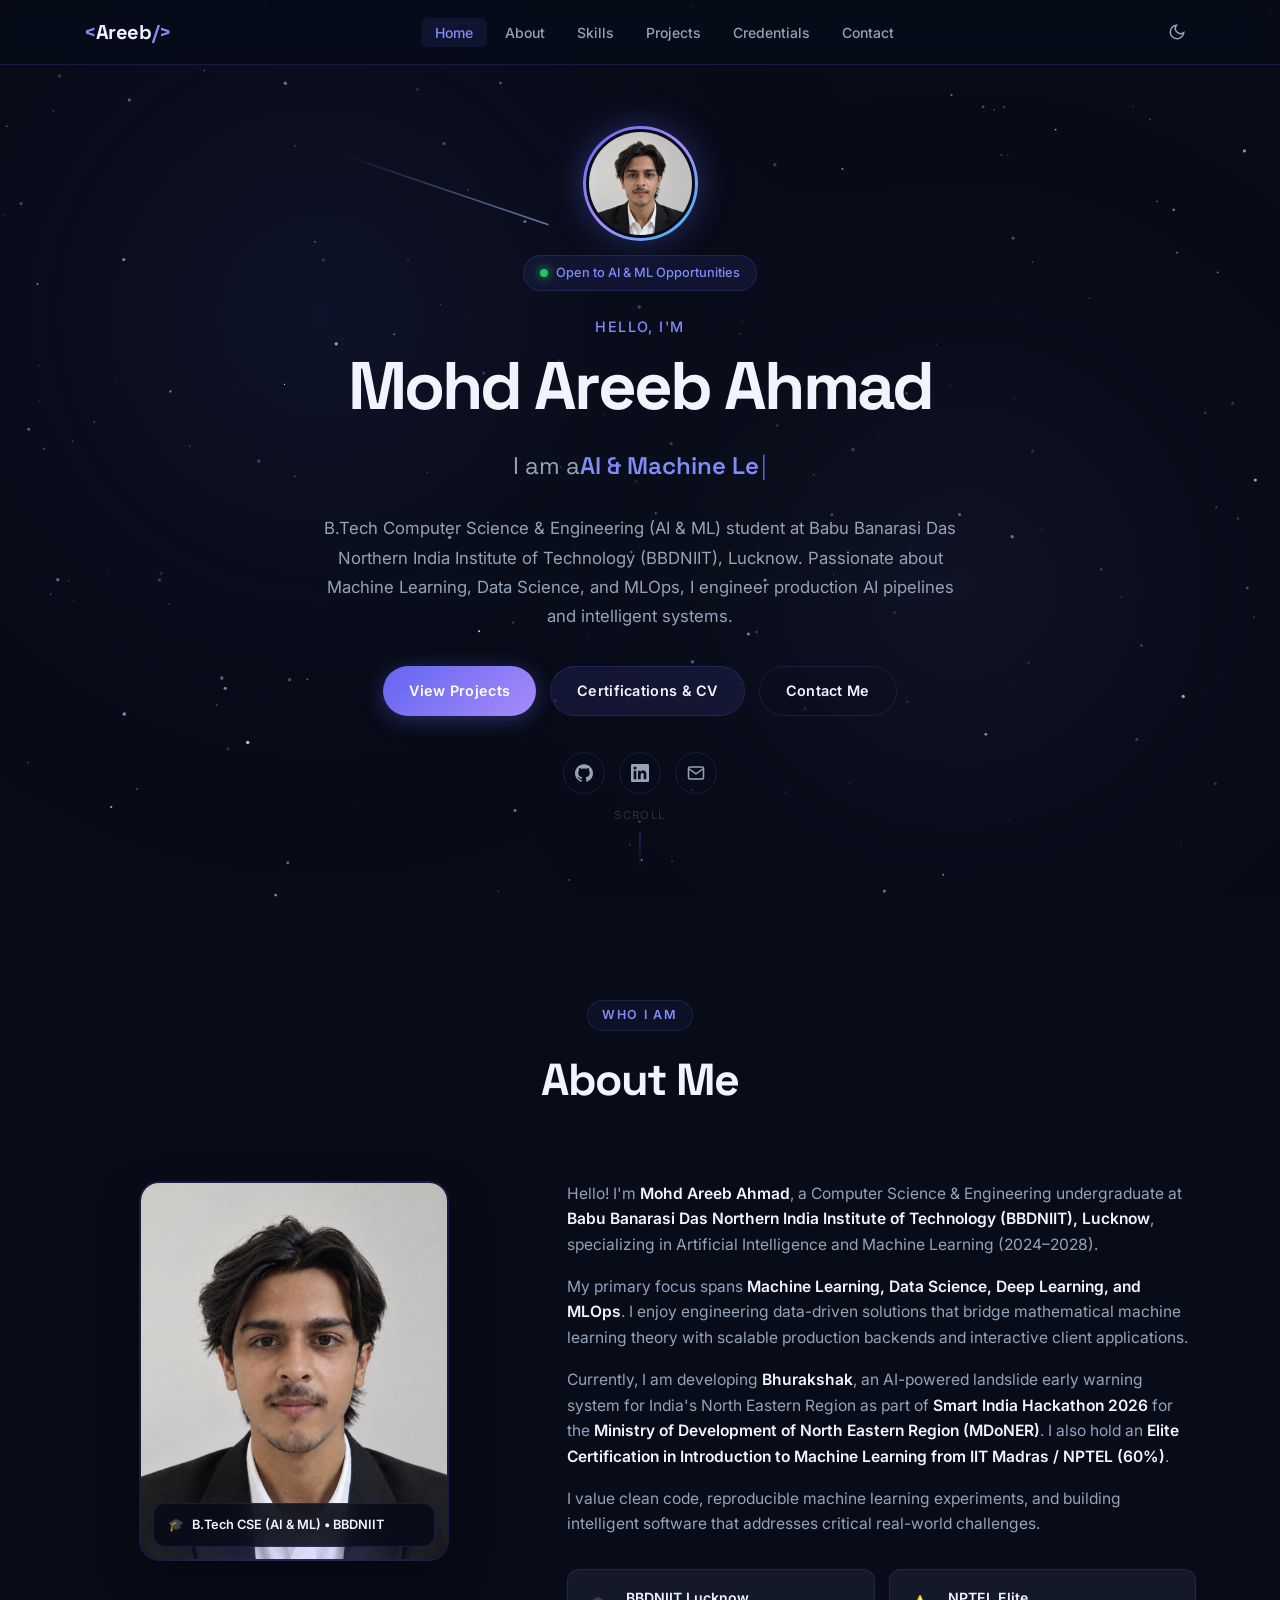
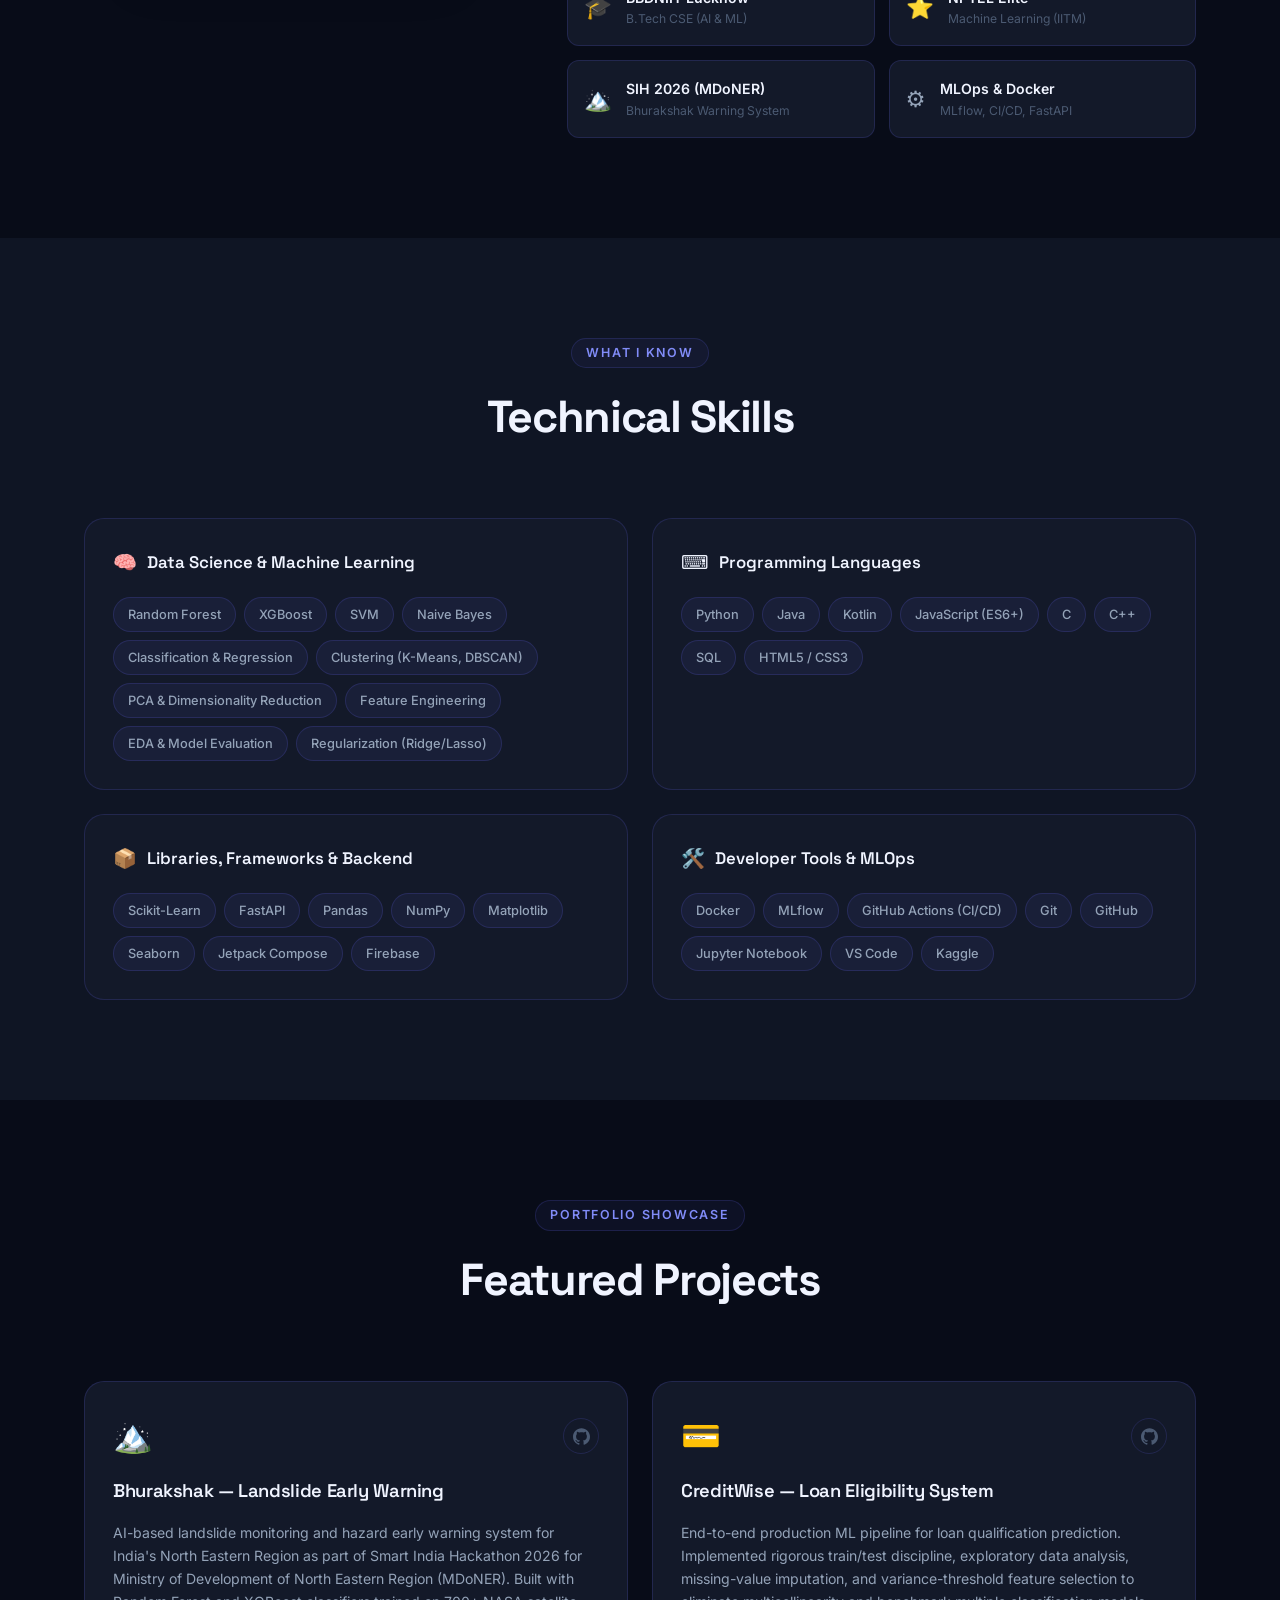
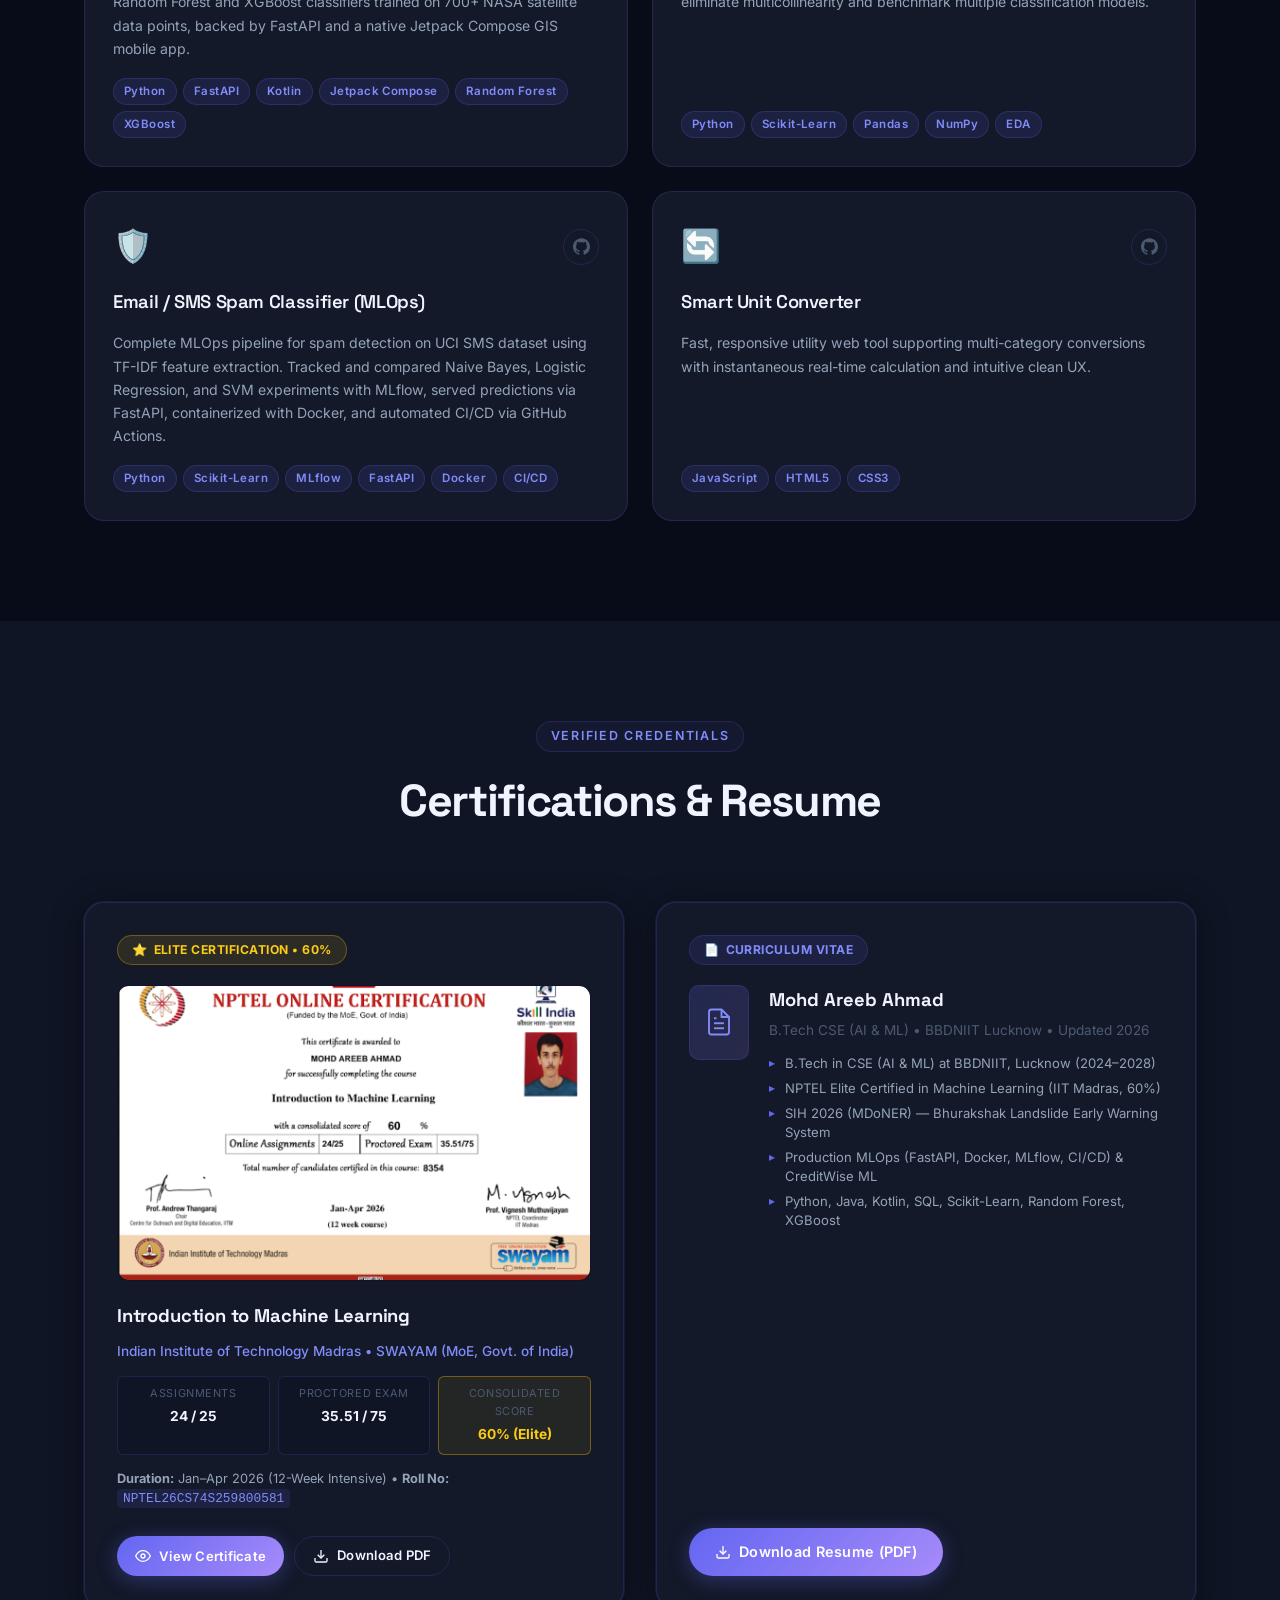
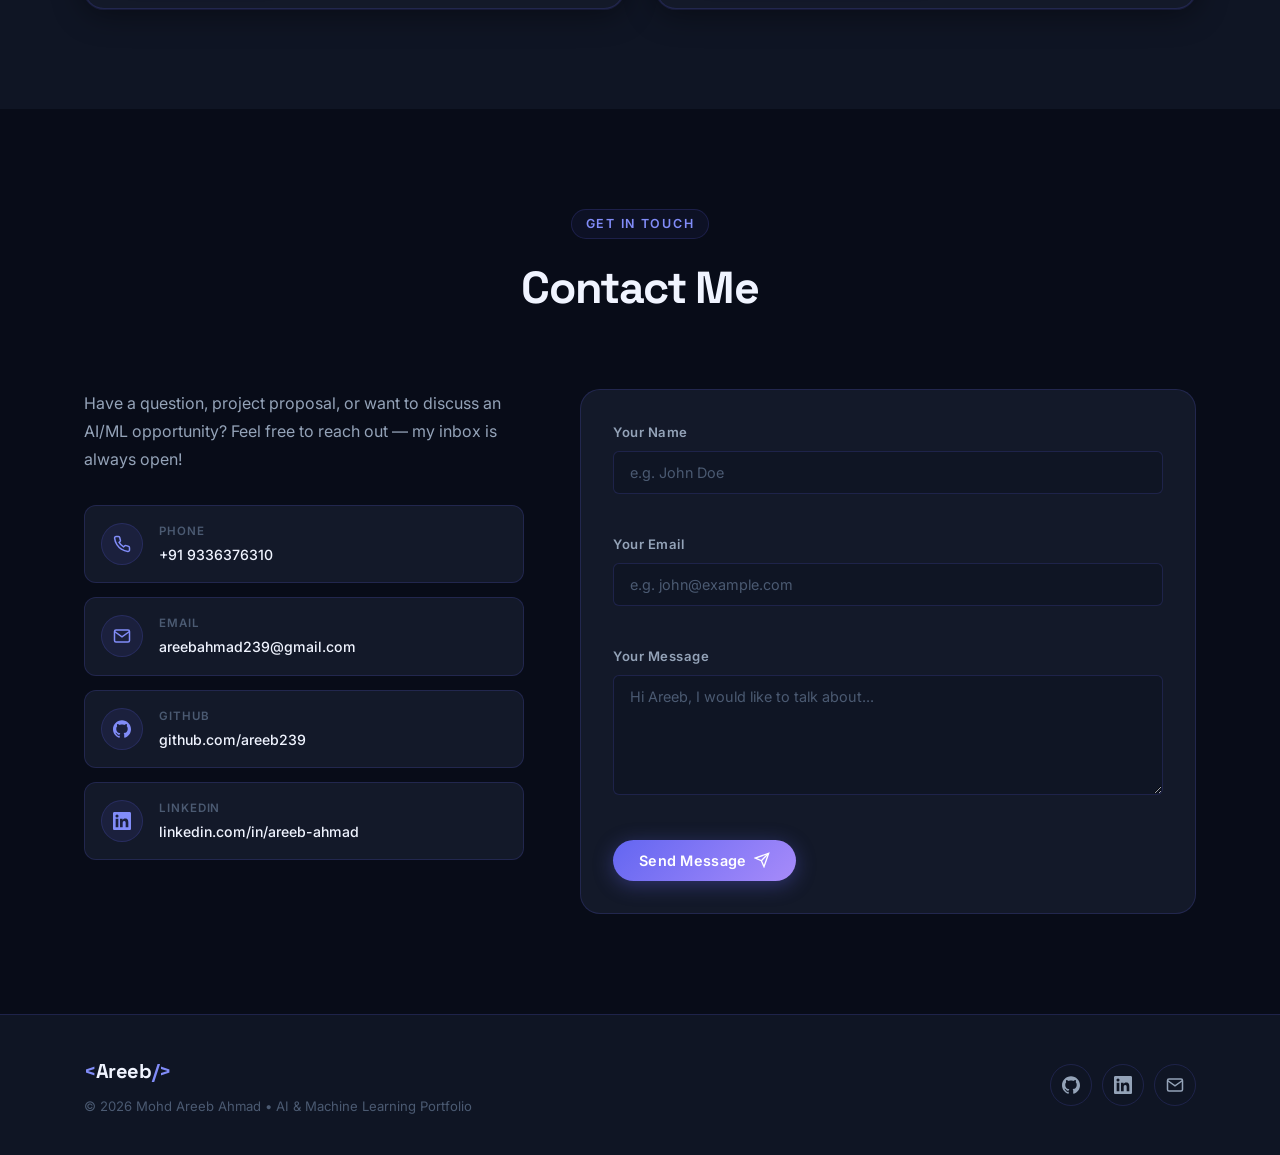
==== commit 5d192ef6: "Upgrade resume with ATS layout, NPTEL honors, and SIH 2026 Bhurakshak project; update portfolio with" ====
--- a/index.html
+++ b/index.html
@@ -4,7 +4,7 @@
   <meta charset="UTF-8" />
   <meta name="viewport" content="width=device-width, initial-scale=1.0" />
   <title>Mohd Areeb Ahmad — AI & ML Portfolio</title>
-  <meta name="description" content="Portfolio of Mohd Areeb Ahmad, B.Tech CSE (AI) student passionate about Machine Learning, Data Science, and AI.">
+  <meta name="description" content="Portfolio of Mohd Areeb Ahmad, B.Tech CSE (AI & ML) student at BBDNIIT Lucknow. Specializing in Machine Learning, MLOps, Data Science, and AI.">
   <link rel="preconnect" href="https://fonts.googleapis.com">
   <link rel="preconnect" href="https://fonts.gstatic.com" crossorigin>
   <link href="https://fonts.googleapis.com/css2?family=Space+Grotesk:wght@300;400;500;600;700&family=Inter:wght@300;400;500;600;700&display=swap" rel="stylesheet">
@@ -61,7 +61,7 @@
         <span class="typing-cursor">|</span>
       </div>
       <p class="hero-desc reveal">
-        Third-year B.Tech student specializing in Computer Science and Engineering with Artificial Intelligence. Passionate about Machine Learning, Data Science, and Computer Vision, I build intelligent systems and solve real-world problems through data-driven technology.
+        B.Tech Computer Science & Engineering (AI & ML) student at Babu Banarasi Das Northern India Institute of Technology (BBDNIIT), Lucknow. Passionate about Machine Learning, Data Science, and MLOps, I engineer production AI pipelines and intelligent systems.
       </p>
       <div class="hero-btns reveal">
         <a href="#projects" class="btn btn-primary">View Projects</a>
@@ -102,22 +102,22 @@
               <span>Mohd Areeb Ahmad</span>
             </div>
             <div class="about-img-badge">
-              <span class="badge-icon">🎓</span> 3rd Year B.Tech CSE (AI)
+              <span class="badge-icon">🎓</span> B.Tech CSE (AI & ML) &bull; BBDNIIT
             </div>
             <div class="img-glow"></div>
           </div>
         </div>
         <div class="about-content reveal">
-          <p>Hello! I'm <strong>Mohd Areeb Ahmad</strong>, a passionate Computer Science & Engineering undergraduate specializing in Artificial Intelligence.</p>
-          <p>My core focus areas are <strong>Machine Learning, Data Science, Deep Learning, and Computer Vision</strong>. I love translating theoretical mathematical models and machine learning pipelines into dependable, real-world applications.</p>
-          <p>Recently certified with an <strong>Elite score in Introduction to Machine Learning by IIT Madras / NPTEL</strong>, I am actively building projects spanning geospatial hazard detection, regression modeling, and responsive modern applications.</p>
-          <p>I believe in continuous learning, clean engineering practices, and engineering AI-driven solutions that create genuine value.</p>
+          <p>Hello! I'm <strong>Mohd Areeb Ahmad</strong>, a Computer Science & Engineering undergraduate at <strong>Babu Banarasi Das Northern India Institute of Technology (BBDNIIT), Lucknow</strong>, specializing in Artificial Intelligence and Machine Learning (2024–2028).</p>
+          <p>My primary focus spans <strong>Machine Learning, Data Science, Deep Learning, and MLOps</strong>. I enjoy engineering data-driven solutions that bridge mathematical machine learning theory with scalable production backends and interactive client applications.</p>
+          <p>Currently, I am developing <strong>Bhurakshak</strong>, an AI-powered landslide early warning system for India's North Eastern Region as part of <strong>Smart India Hackathon 2026</strong> for the <strong>Ministry of Development of North Eastern Region (MDoNER)</strong>. I also hold an <strong>Elite Certification in Introduction to Machine Learning from IIT Madras / NPTEL (60%)</strong>.</p>
+          <p>I value clean code, reproducible machine learning experiments, and building intelligent software that addresses critical real-world challenges.</p>
           <div class="about-stats">
             <div class="stat-card reveal">
               <span class="stat-icon">🎓</span>
               <div>
-                <span class="stat-title">B.Tech CSE (AI)</span>
-                <span class="stat-label">3rd Year Student</span>
+                <span class="stat-title">BBDNIIT Lucknow</span>
+                <span class="stat-label">B.Tech CSE (AI & ML)</span>
               </div>
             </div>
             <div class="stat-card reveal">
@@ -128,17 +128,17 @@
               </div>
             </div>
             <div class="stat-card reveal">
-              <span class="stat-icon">🚀</span>
-              <div>
-                <span class="stat-title">SIH Participant</span>
-                <span class="stat-label">Smart India Hackathon</span>
+              <span class="stat-icon">🏔️</span>
+              <div>
+                <span class="stat-title">SIH 2026 (MDoNER)</span>
+                <span class="stat-label">Bhurakshak Warning System</span>
               </div>
             </div>
             <div class="stat-card reveal">
-              <span class="stat-icon">💡</span>
-              <div>
-                <span class="stat-title">Applied Projects</span>
-                <span class="stat-label">ML, Data & Mobile</span>
+              <span class="stat-icon">⚙️</span>
+              <div>
+                <span class="stat-title">MLOps & Docker</span>
+                <span class="stat-label">MLflow, CI/CD, FastAPI</span>
               </div>
             </div>
           </div>
@@ -155,6 +155,24 @@
         <h2 class="section-title">Technical Skills</h2>
       </div>
       <div class="skills-grid">
+
+        <div class="skill-category reveal">
+          <h3 class="skill-cat-title">
+            <span class="skill-cat-icon">🧠</span> Data Science & Machine Learning
+          </h3>
+          <div class="skill-tags">
+            <span class="skill-tag">Random Forest</span>
+            <span class="skill-tag">XGBoost</span>
+            <span class="skill-tag">SVM</span>
+            <span class="skill-tag">Naive Bayes</span>
+            <span class="skill-tag">Classification & Regression</span>
+            <span class="skill-tag">Clustering (K-Means, DBSCAN)</span>
+            <span class="skill-tag">PCA & Dimensionality Reduction</span>
+            <span class="skill-tag">Feature Engineering</span>
+            <span class="skill-tag">EDA & Model Evaluation</span>
+            <span class="skill-tag">Regularization (Ridge/Lasso)</span>
+          </div>
+        </div>
 
         <div class="skill-category reveal">
           <h3 class="skill-cat-title">
@@ -163,53 +181,44 @@
           <div class="skill-tags">
             <span class="skill-tag">Python</span>
             <span class="skill-tag">Java</span>
+            <span class="skill-tag">Kotlin</span>
+            <span class="skill-tag">JavaScript (ES6+)</span>
+            <span class="skill-tag">C</span>
             <span class="skill-tag">C++</span>
             <span class="skill-tag">SQL</span>
-            <span class="skill-tag">JavaScript</span>
-            <span class="skill-tag">Kotlin</span>
+            <span class="skill-tag">HTML5 / CSS3</span>
           </div>
         </div>
 
         <div class="skill-category reveal">
           <h3 class="skill-cat-title">
-            <span class="skill-cat-icon">🧠</span> Machine Learning & Data Science
+            <span class="skill-cat-icon">📦</span> Libraries, Frameworks & Backend
           </h3>
           <div class="skill-tags">
             <span class="skill-tag">Scikit-Learn</span>
+            <span class="skill-tag">FastAPI</span>
             <span class="skill-tag">Pandas</span>
             <span class="skill-tag">NumPy</span>
             <span class="skill-tag">Matplotlib</span>
-            <span class="skill-tag">Data Visualization</span>
-            <span class="skill-tag">Data Preprocessing</span>
-            <span class="skill-tag">Feature Engineering</span>
-            <span class="skill-tag">Regression & Classification</span>
+            <span class="skill-tag">Seaborn</span>
+            <span class="skill-tag">Jetpack Compose</span>
+            <span class="skill-tag">Firebase</span>
           </div>
         </div>
 
         <div class="skill-category reveal">
           <h3 class="skill-cat-title">
-            <span class="skill-cat-icon">🌐</span> Web & Mobile Development
+            <span class="skill-cat-icon">🛠️</span> Developer Tools & MLOps
           </h3>
           <div class="skill-tags">
-            <span class="skill-tag">HTML5</span>
-            <span class="skill-tag">CSS3</span>
-            <span class="skill-tag">JavaScript (ES6+)</span>
-            <span class="skill-tag">Android Studio</span>
-            <span class="skill-tag">Jetpack Compose</span>
-            <span class="skill-tag">Firebase</span>
-          </div>
-        </div>
-
-        <div class="skill-category reveal">
-          <h3 class="skill-cat-title">
-            <span class="skill-cat-icon">🛠️</span> Tools & Platforms
-          </h3>
-          <div class="skill-tags">
+            <span class="skill-tag">Docker</span>
+            <span class="skill-tag">MLflow</span>
+            <span class="skill-tag">GitHub Actions (CI/CD)</span>
             <span class="skill-tag">Git</span>
             <span class="skill-tag">GitHub</span>
             <span class="skill-tag">Jupyter Notebook</span>
-            <span class="skill-tag">Google Colab</span>
             <span class="skill-tag">VS Code</span>
+            <span class="skill-tag">Kaggle</span>
           </div>
         </div>
 
@@ -226,7 +235,7 @@
       </div>
       <div class="projects-grid">
 
-        <!-- Project 1: Landslide -->
+        <!-- Project 1: Bhurakshak Landslide Early Warning -->
         <article class="project-card reveal">
           <div class="project-card-header">
             <div class="project-icon">🏔️</div>
@@ -236,52 +245,58 @@
               </a>
             </div>
           </div>
-          <h3 class="project-title">Landslide Hazard Prediction</h3>
-          <p class="project-desc">Predictive machine learning system analyzing geo-environmental and spatial indicators to assess and classify landslide hazards.</p>
+          <h3 class="project-title">Bhurakshak — Landslide Early Warning</h3>
+          <p class="project-desc">AI-based landslide monitoring and hazard early warning system for India's North Eastern Region as part of Smart India Hackathon 2026 for Ministry of Development of North Eastern Region (MDoNER). Built with Random Forest and XGBoost classifiers trained on 700+ NASA satellite data points, backed by FastAPI and a native Jetpack Compose GIS mobile app.</p>
+          <div class="project-tech">
+            <span class="tech-tag">Python</span>
+            <span class="tech-tag">FastAPI</span>
+            <span class="tech-tag">Kotlin</span>
+            <span class="tech-tag">Jetpack Compose</span>
+            <span class="tech-tag">Random Forest</span>
+            <span class="tech-tag">XGBoost</span>
+          </div>
+        </article>
+
+        <!-- Project 2: CreditWise Loan Eligibility -->
+        <article class="project-card reveal">
+          <div class="project-card-header">
+            <div class="project-icon">💳</div>
+            <div class="project-links">
+              <a href="https://github.com/areeb239" target="_blank" rel="noopener noreferrer" class="project-link" aria-label="GitHub Repository">
+                <svg xmlns="http://www.w3.org/2000/svg" viewBox="0 0 24 24" fill="currentColor"><path d="M12 .297c-6.63 0-12 5.373-12 12 0 5.303 3.438 9.8 8.205 11.385.6.113.82-.258.82-.577 0-.285-.01-1.04-.015-2.04-3.338.724-4.042-1.61-4.042-1.61C4.422 18.07 3.633 17.7 3.633 17.7c-1.087-.744.084-.729.084-.729 1.205.084 1.838 1.236 1.838 1.236 1.07 1.835 2.809 1.305 3.495.998.108-.776.417-1.305.76-1.605-2.665-.3-5.466-1.332-5.466-5.93 0-1.31.465-2.38 1.235-3.22-.135-.303-.54-1.523.105-3.176 0 0 1.005-.322 3.3 1.23.96-.267 1.98-.399 3-.405 1.02.006 2.04.138 3 .405 2.28-1.552 3.285-1.23 3.285-1.23.645 1.653.24 2.873.12 3.176.765.84 1.23 1.91 1.23 3.22 0 4.61-2.805 5.625-5.475 5.92.42.36.81 1.096.81 2.22 0 1.606-.015 2.896-.015 3.286 0 .315.21.69.825.57C20.565 22.092 24 17.592 24 12.297c0-6.627-5.373-12-12-12"/></svg>
+              </a>
+            </div>
+          </div>
+          <h3 class="project-title">CreditWise — Loan Eligibility System</h3>
+          <p class="project-desc">End-to-end production ML pipeline for loan qualification prediction. Implemented rigorous train/test discipline, exploratory data analysis, missing-value imputation, and variance-threshold feature selection to eliminate multicollinearity and benchmark multiple classification models.</p>
           <div class="project-tech">
             <span class="tech-tag">Python</span>
             <span class="tech-tag">Scikit-Learn</span>
             <span class="tech-tag">Pandas</span>
             <span class="tech-tag">NumPy</span>
+            <span class="tech-tag">EDA</span>
           </div>
         </article>
 
-        <!-- Project 2: House Price -->
+        <!-- Project 3: Email / SMS Spam Classifier MLOps -->
         <article class="project-card reveal">
           <div class="project-card-header">
-            <div class="project-icon">🏠</div>
+            <div class="project-icon">🛡️</div>
             <div class="project-links">
               <a href="https://github.com/areeb239" target="_blank" rel="noopener noreferrer" class="project-link" aria-label="GitHub Repository">
                 <svg xmlns="http://www.w3.org/2000/svg" viewBox="0 0 24 24" fill="currentColor"><path d="M12 .297c-6.63 0-12 5.373-12 12 0 5.303 3.438 9.8 8.205 11.385.6.113.82-.258.82-.577 0-.285-.01-1.04-.015-2.04-3.338.724-4.042-1.61-4.042-1.61C4.422 18.07 3.633 17.7 3.633 17.7c-1.087-.744.084-.729.084-.729 1.205.084 1.838 1.236 1.838 1.236 1.07 1.835 2.809 1.305 3.495.998.108-.776.417-1.305.76-1.605-2.665-.3-5.466-1.332-5.466-5.93 0-1.31.465-2.38 1.235-3.22-.135-.303-.54-1.523.105-3.176 0 0 1.005-.322 3.3 1.23.96-.267 1.98-.399 3-.405 1.02.006 2.04.138 3 .405 2.28-1.552 3.285-1.23 3.285-1.23.645 1.653.24 2.873.12 3.176.765.84 1.23 1.91 1.23 3.22 0 4.61-2.805 5.625-5.475 5.92.42.36.81 1.096.81 2.22 0 1.606-.015 2.896-.015 3.286 0 .315.21.69.825.57C20.565 22.092 24 17.592 24 12.297c0-6.627-5.373-12-12-12"/></svg>
               </a>
             </div>
           </div>
-          <h3 class="project-title">House Price Prediction</h3>
-          <p class="project-desc">Machine learning regression pipeline predicting housing valuations using advanced feature engineering, outlier detection, and comparative evaluation.</p>
+          <h3 class="project-title">Email / SMS Spam Classifier (MLOps)</h3>
+          <p class="project-desc">Complete MLOps pipeline for spam detection on UCI SMS dataset using TF-IDF feature extraction. Tracked and compared Naive Bayes, Logistic Regression, and SVM experiments with MLflow, served predictions via FastAPI, containerized with Docker, and automated CI/CD via GitHub Actions.</p>
           <div class="project-tech">
             <span class="tech-tag">Python</span>
             <span class="tech-tag">Scikit-Learn</span>
-            <span class="tech-tag">Pandas</span>
-            <span class="tech-tag">NumPy</span>
-          </div>
-        </article>
-
-        <!-- Project 3: E-Commerce Android App -->
-        <article class="project-card reveal">
-          <div class="project-card-header">
-            <div class="project-icon">🛒</div>
-            <div class="project-links">
-              <a href="https://github.com/areeb239" target="_blank" rel="noopener noreferrer" class="project-link" aria-label="GitHub Repository">
-                <svg xmlns="http://www.w3.org/2000/svg" viewBox="0 0 24 24" fill="currentColor"><path d="M12 .297c-6.63 0-12 5.373-12 12 0 5.303 3.438 9.8 8.205 11.385.6.113.82-.258.82-.577 0-.285-.01-1.04-.015-2.04-3.338.724-4.042-1.61-4.042-1.61C4.422 18.07 3.633 17.7 3.633 17.7c-1.087-.744.084-.729.084-.729 1.205.084 1.838 1.236 1.838 1.236 1.07 1.835 2.809 1.305 3.495.998.108-.776.417-1.305.76-1.605-2.665-.3-5.466-1.332-5.466-5.93 0-1.31.465-2.38 1.235-3.22-.135-.303-.54-1.523.105-3.176 0 0 1.005-.322 3.3 1.23.96-.267 1.98-.399 3-.405 1.02.006 2.04.138 3 .405 2.28-1.552 3.285-1.23 3.285-1.23.645 1.653.24 2.873.12 3.176.765.84 1.23 1.91 1.23 3.22 0 4.61-2.805 5.625-5.475 5.92.42.36.81 1.096.81 2.22 0 1.606-.015 2.896-.015 3.286 0 .315.21.69.825.57C20.565 22.092 24 17.592 24 12.297c0-6.627-5.373-12-12-12"/></svg>
-              </a>
-            </div>
-          </div>
-          <h3 class="project-title">E-Commerce Android App</h3>
-          <p class="project-desc">Native Android e-commerce application built with Jetpack Compose featuring dynamic product catalogs, real-time cart, and Firebase cloud authentication.</p>
-          <div class="project-tech">
-            <span class="tech-tag">Kotlin</span>
-            <span class="tech-tag">Jetpack Compose</span>
-            <span class="tech-tag">Firebase</span>
+            <span class="tech-tag">MLflow</span>
+            <span class="tech-tag">FastAPI</span>
+            <span class="tech-tag">Docker</span>
+            <span class="tech-tag">CI/CD</span>
           </div>
         </article>
 
@@ -296,7 +311,7 @@
             </div>
           </div>
           <h3 class="project-title">Smart Unit Converter</h3>
-          <p class="project-desc">Fast, responsive utility web tool supporting multi-category conversions with instantaneous real-time calculation and clean UX.</p>
+          <p class="project-desc">Fast, responsive utility web tool supporting multi-category conversions with instantaneous real-time calculation and intuitive clean UX.</p>
           <div class="project-tech">
             <span class="tech-tag">JavaScript</span>
             <span class="tech-tag">HTML5</span>
@@ -320,7 +335,7 @@
         <!-- NPTEL Elite Certification Card -->
         <div class="credential-card cert-card">
           <div class="credential-badge cert-badge">
-            <span class="badge-star">⭐</span> Elite Certification · 60%
+            <span class="badge-star">⭐</span> Elite Certification &bull; 60%
           </div>
 
           <div class="cert-img-wrap" id="certThumbWrap" role="button" tabindex="0" aria-label="Enlarge NPTEL Machine Learning Certificate">
@@ -333,7 +348,7 @@
 
           <div class="cert-info">
             <h3 class="cert-title">Introduction to Machine Learning</h3>
-            <p class="cert-issuer">Indian Institute of Technology Madras · SWAYAM (MoE, Govt. of India)</p>
+            <p class="cert-issuer">Indian Institute of Technology Madras &bull; SWAYAM (MoE, Govt. of India)</p>
 
             <div class="cert-score-grid">
               <div class="score-pill">
@@ -379,13 +394,13 @@
             </div>
             <div class="resume-info">
               <h3>Mohd Areeb Ahmad</h3>
-              <p class="resume-sub">B.Tech CSE (Artificial Intelligence) — Updated 2026</p>
+              <p class="resume-sub">B.Tech CSE (AI & ML) &bull; BBDNIIT Lucknow &bull; Updated 2026</p>
               <ul class="resume-highlights">
-                <li>Specialization in Artificial Intelligence & Machine Learning</li>
-                <li>NPTEL Elite Certified in Introduction to Machine Learning (IIT Madras)</li>
-                <li>Hands-on with Python, Scikit-Learn, Pandas, NumPy & SQL</li>
-                <li>Android App Developer (Kotlin, Jetpack Compose, Firebase)</li>
-                <li>Smart India Hackathon (SIH) Participant</li>
+                <li>B.Tech in CSE (AI & ML) at BBDNIIT, Lucknow (2024–2028)</li>
+                <li>NPTEL Elite Certified in Machine Learning (IIT Madras, 60%)</li>
+                <li>SIH 2026 (MDoNER) — Bhurakshak Landslide Early Warning System</li>
+                <li>Production MLOps (FastAPI, Docker, MLflow, CI/CD) & CreditWise ML</li>
+                <li>Python, Java, Kotlin, SQL, Scikit-Learn, Random Forest, XGBoost</li>
               </ul>
             </div>
           </div>
@@ -413,6 +428,15 @@
         <div class="contact-info reveal">
           <p class="contact-intro">Have a question, project proposal, or want to discuss an AI/ML opportunity? Feel free to reach out — my inbox is always open!</p>
           <div class="contact-items">
+            <a href="tel:+919336376310" class="contact-item">
+              <div class="contact-item-icon">
+                <svg xmlns="http://www.w3.org/2000/svg" viewBox="0 0 24 24" fill="none" stroke="currentColor" stroke-width="2"><path d="M22 16.92v3a2 2 0 0 1-2.18 2 19.79 19.79 0 0 1-8.63-3.07 19.5 19.5 0 0 1-6-6 19.79 19.79 0 0 1-3.07-8.67A2 2 0 0 1 4.11 2h3a2 2 0 0 1 2 1.72 12.84 12.84 0 0 0 .7 2.81 2 2 0 0 1-.45 2.11L8.09 9.91a16 16 0 0 0 6 6l1.27-1.27a2 2 0 0 1 2.11-.45 12.84 12.84 0 0 0 2.81.7A2 2 0 0 1 22 16.92z"/></svg>
+              </div>
+              <div>
+                <span class="contact-item-label">Phone</span>
+                <span class="contact-item-value">+91 9336376310</span>
+              </div>
+            </a>
             <a href="mailto:areebahmad239@gmail.com" class="contact-item">
               <div class="contact-item-icon">
                 <svg xmlns="http://www.w3.org/2000/svg" viewBox="0 0 24 24" fill="none" stroke="currentColor" stroke-width="2"><path d="M4 4h16c1.1 0 2 .9 2 2v12c0 1.1-.9 2-2 2H4c-1.1 0-2-.9-2-2V6c0-1.1.9-2 2-2z"/><polyline points="22,6 12,13 2,6"/></svg>
